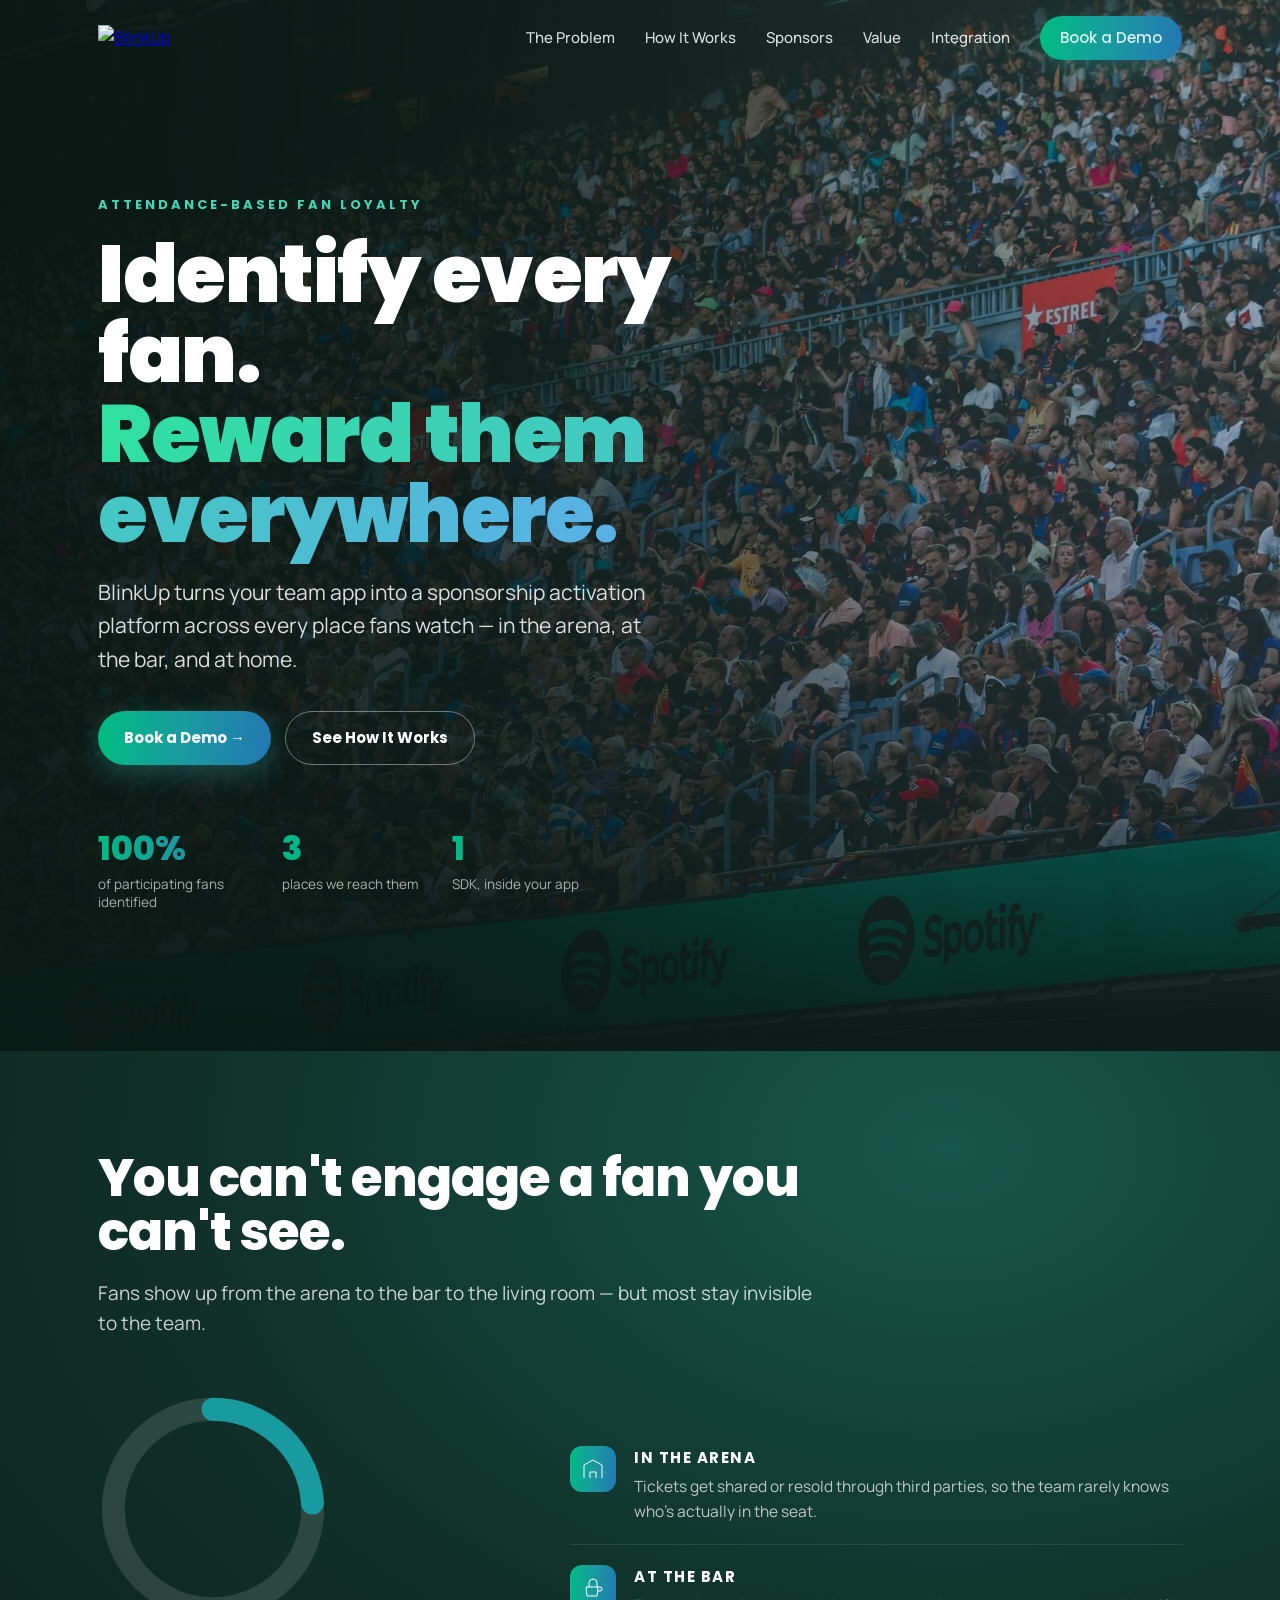
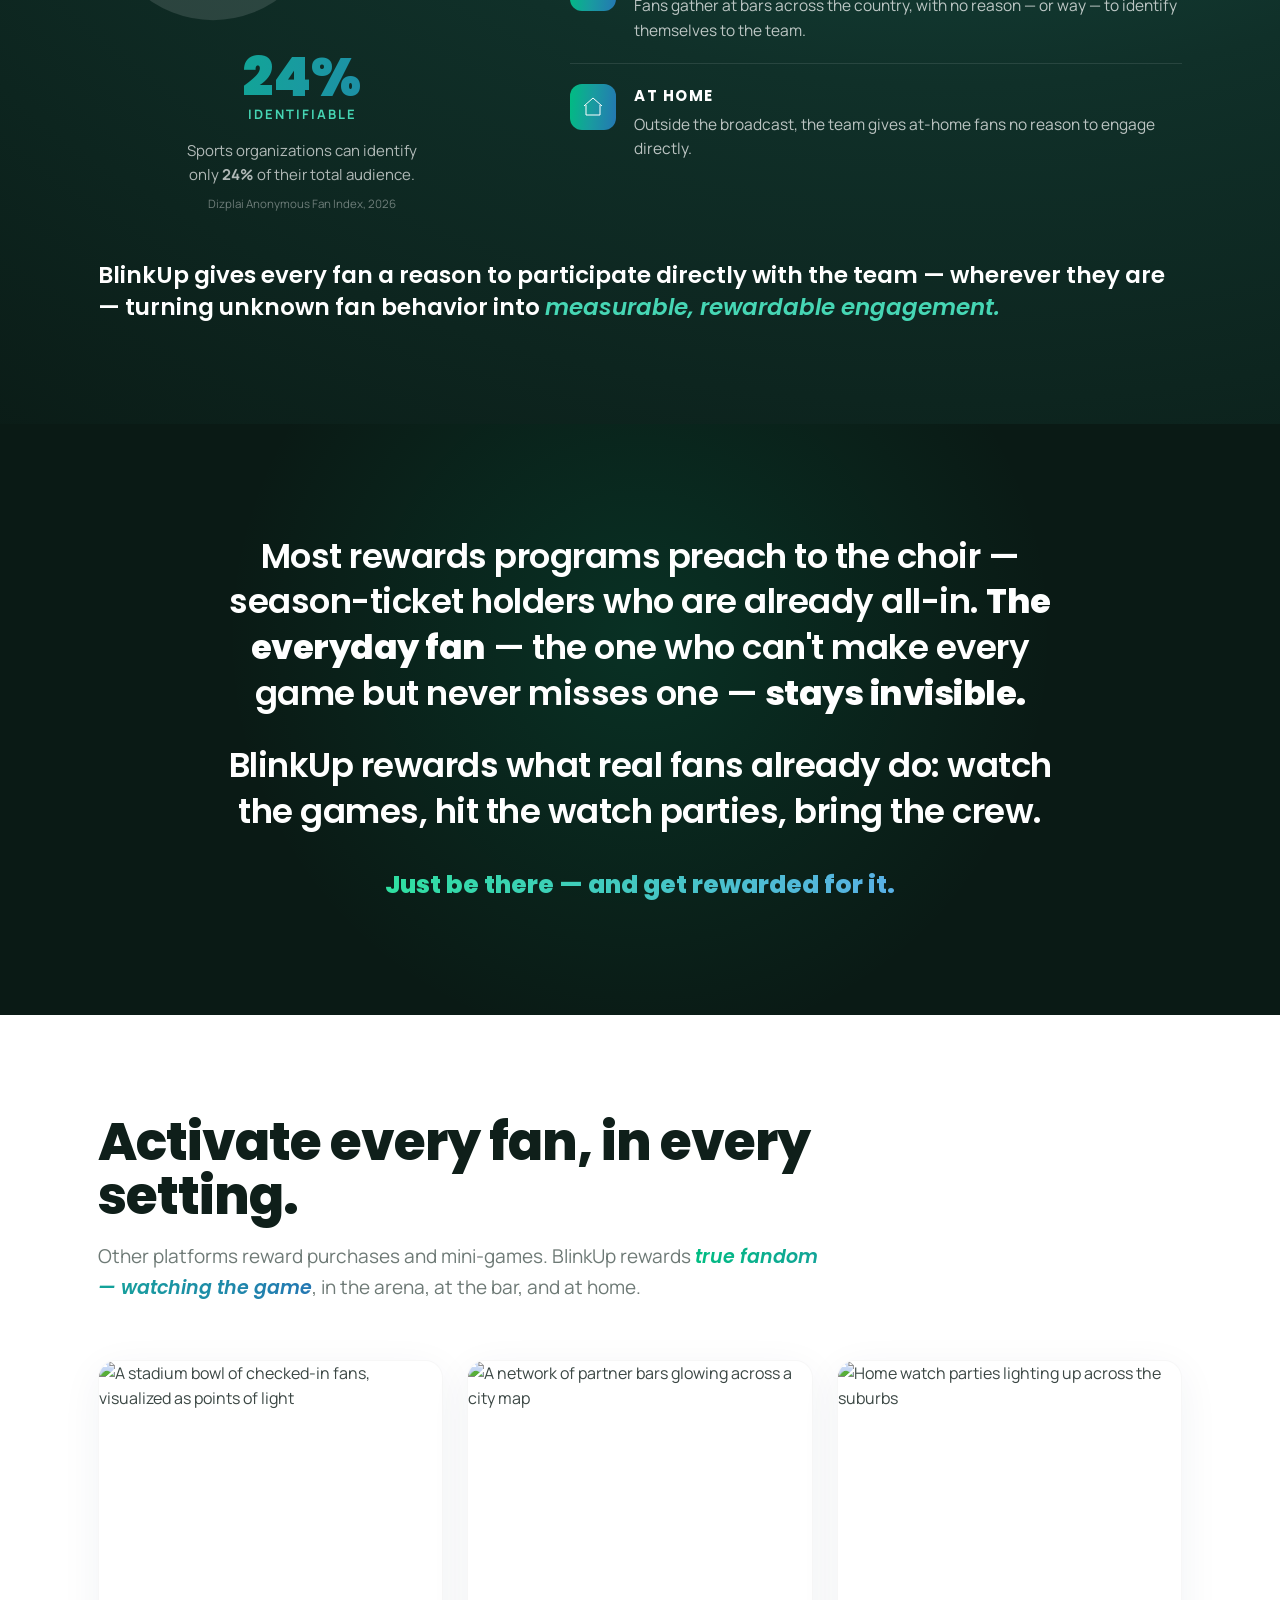
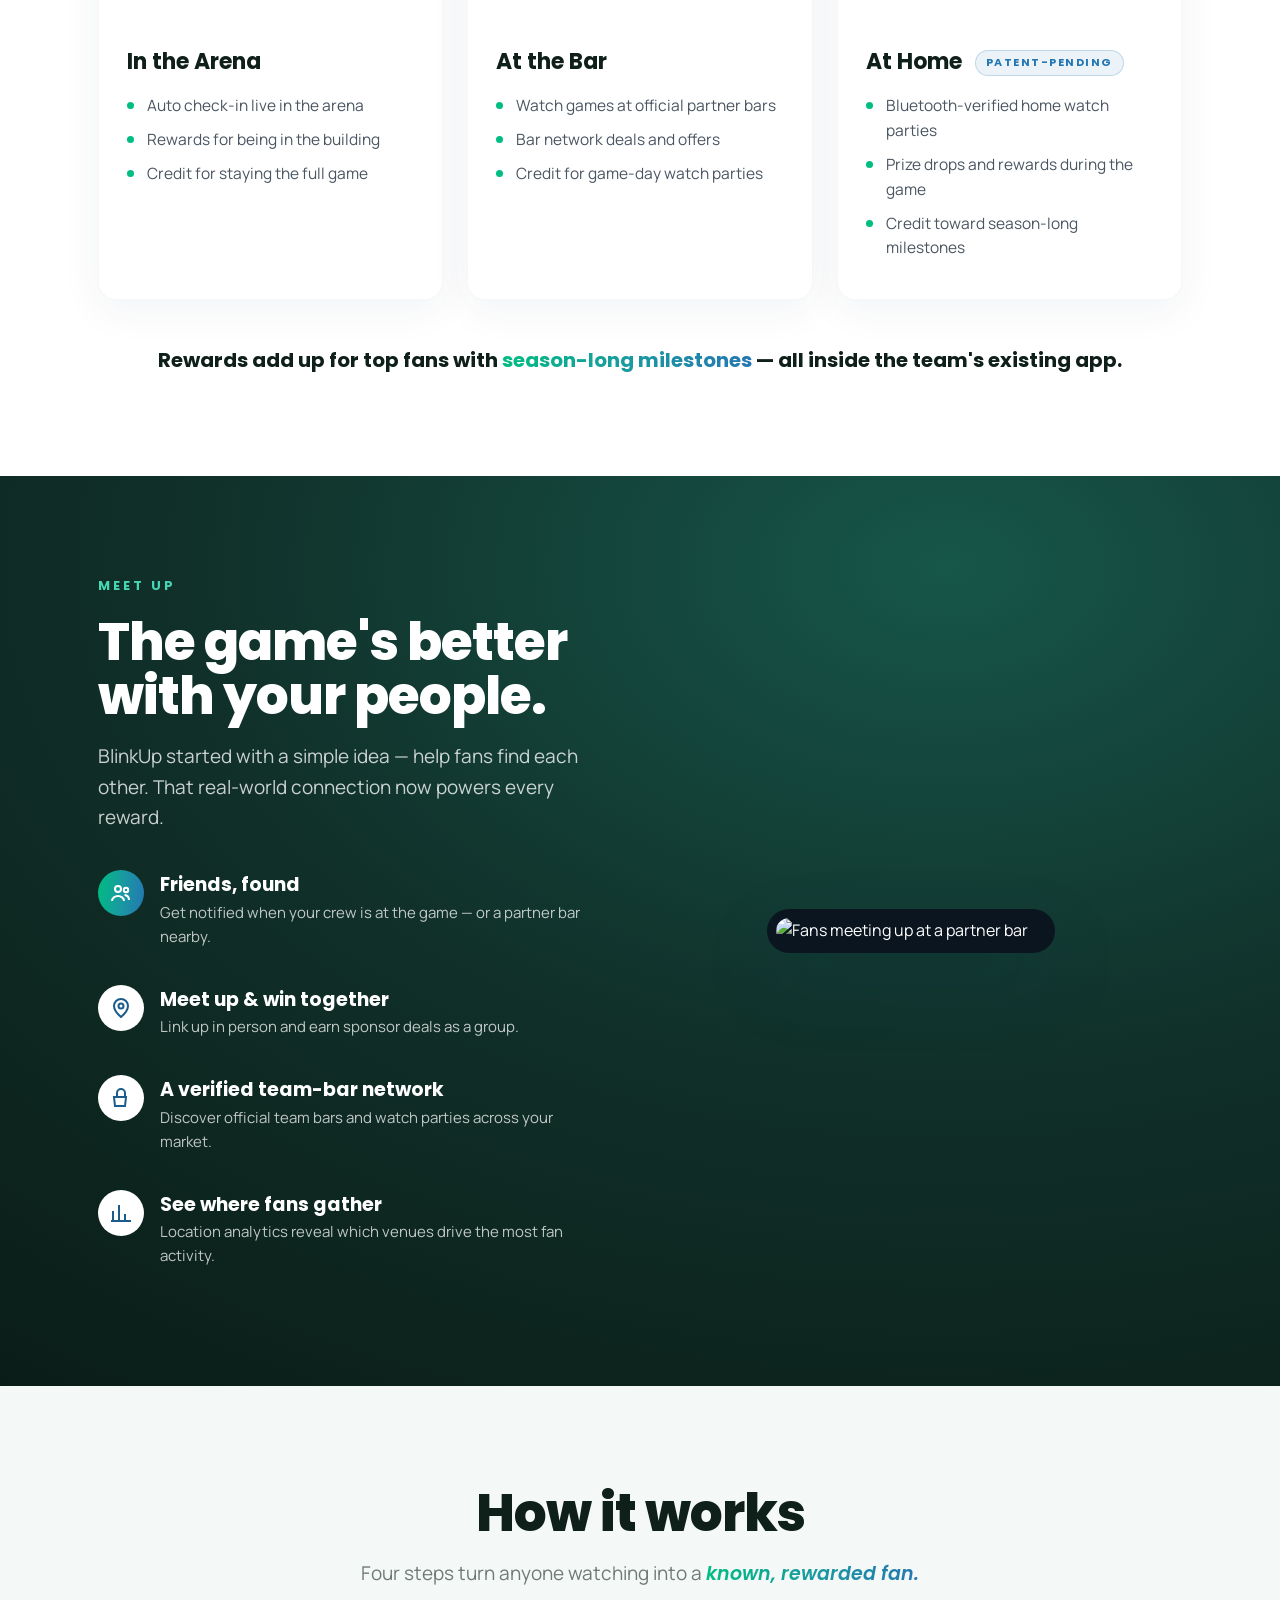
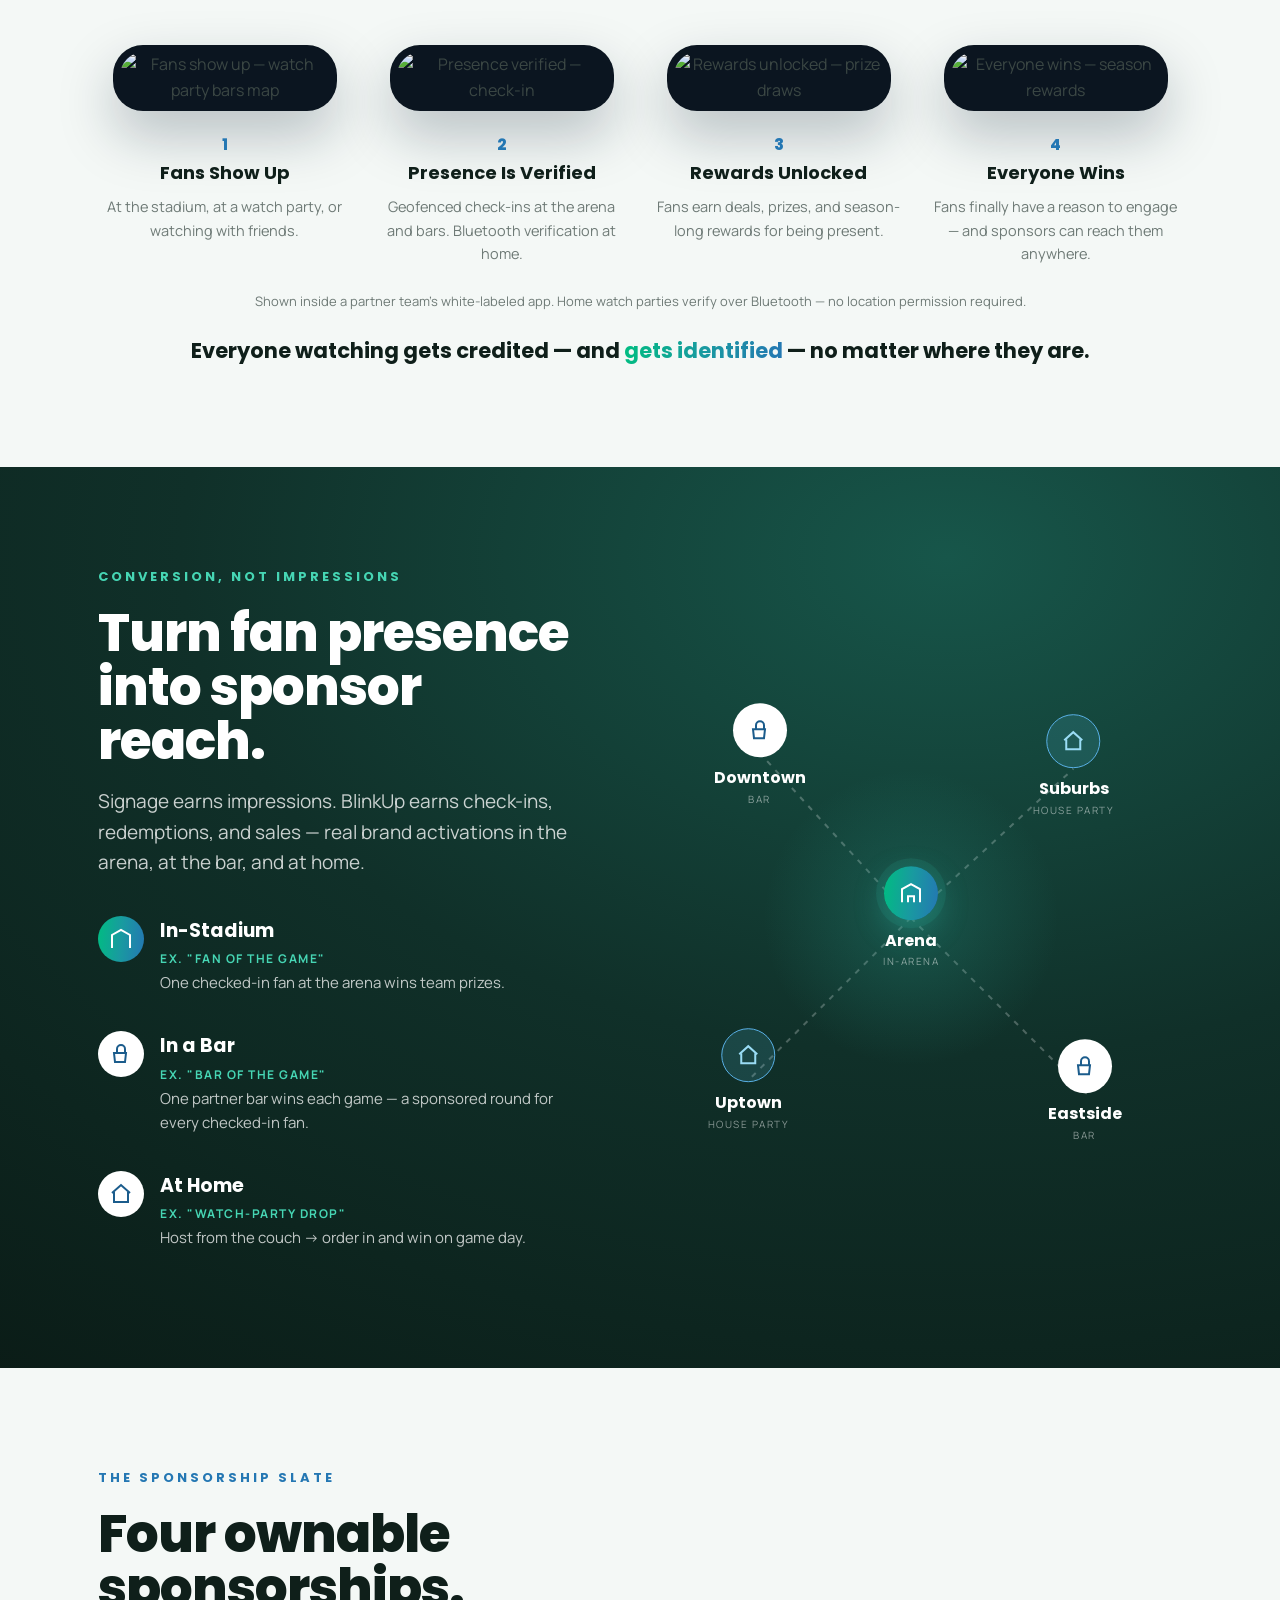
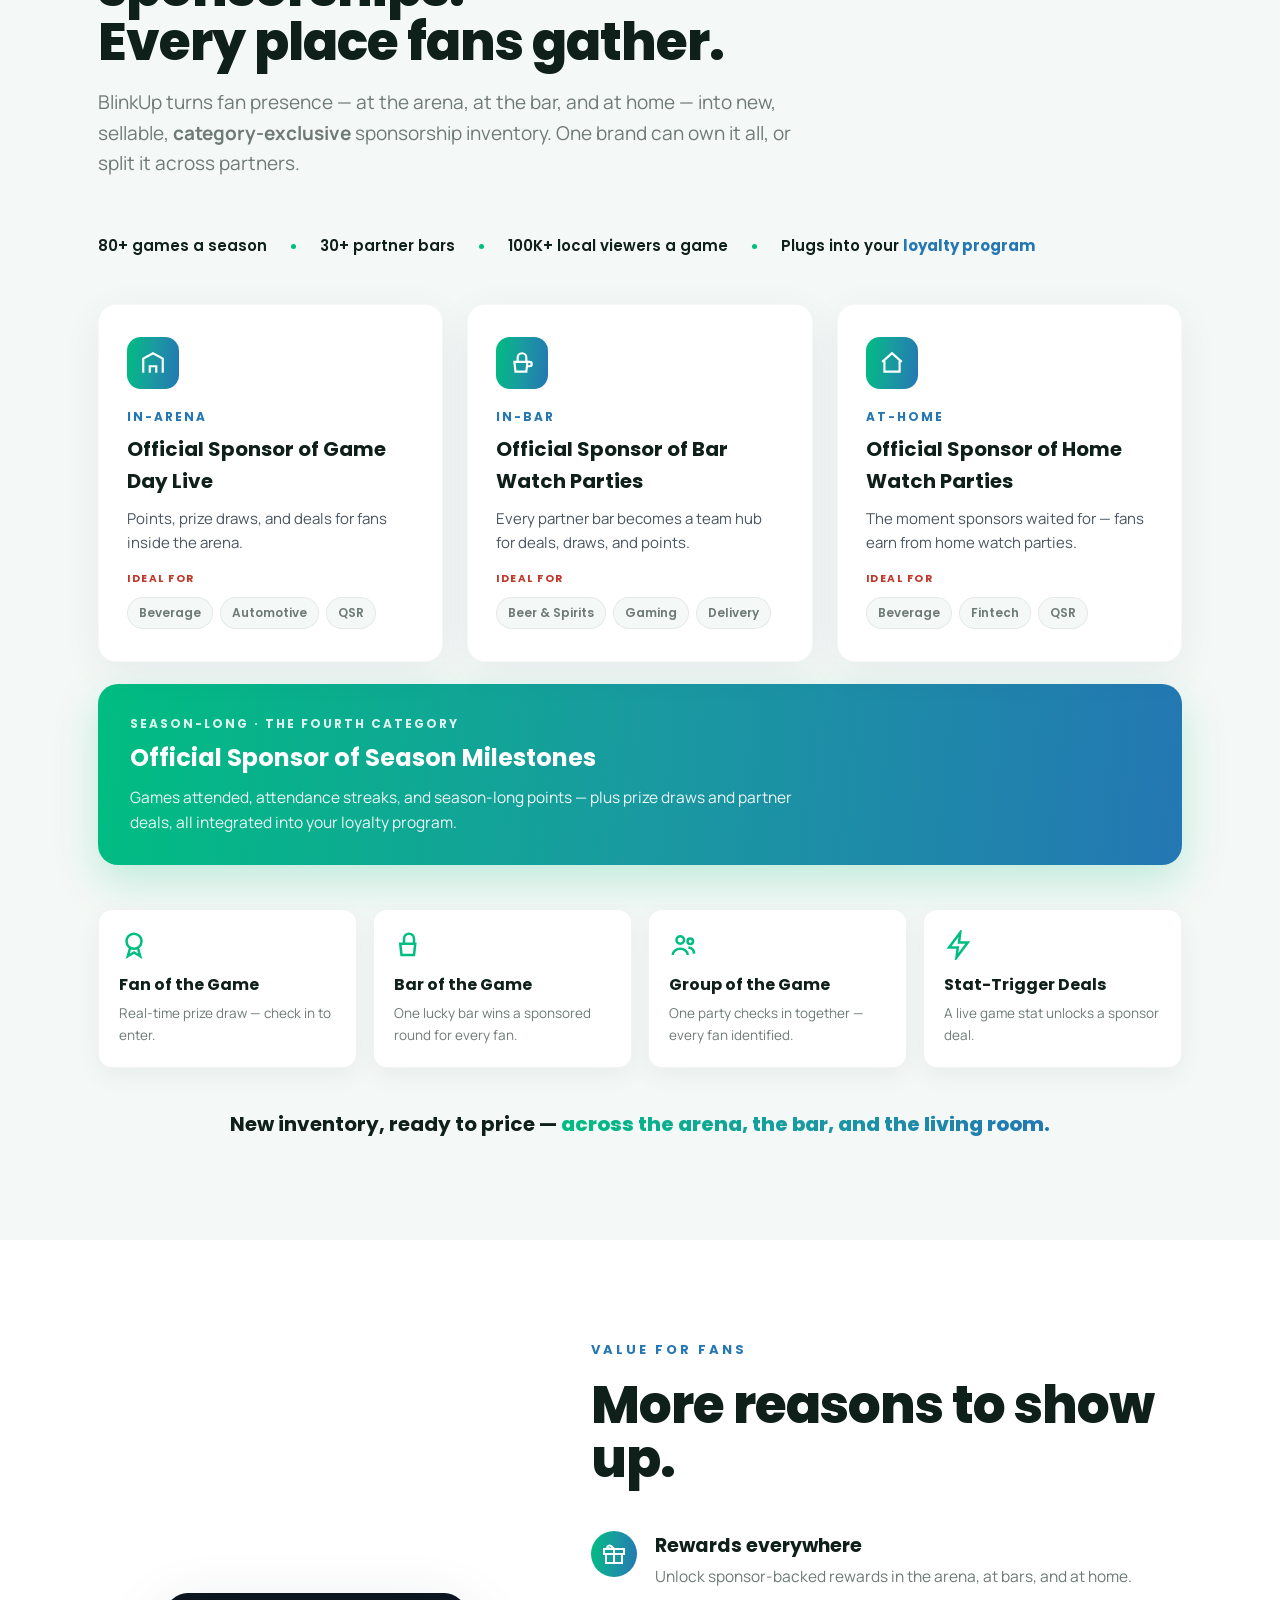
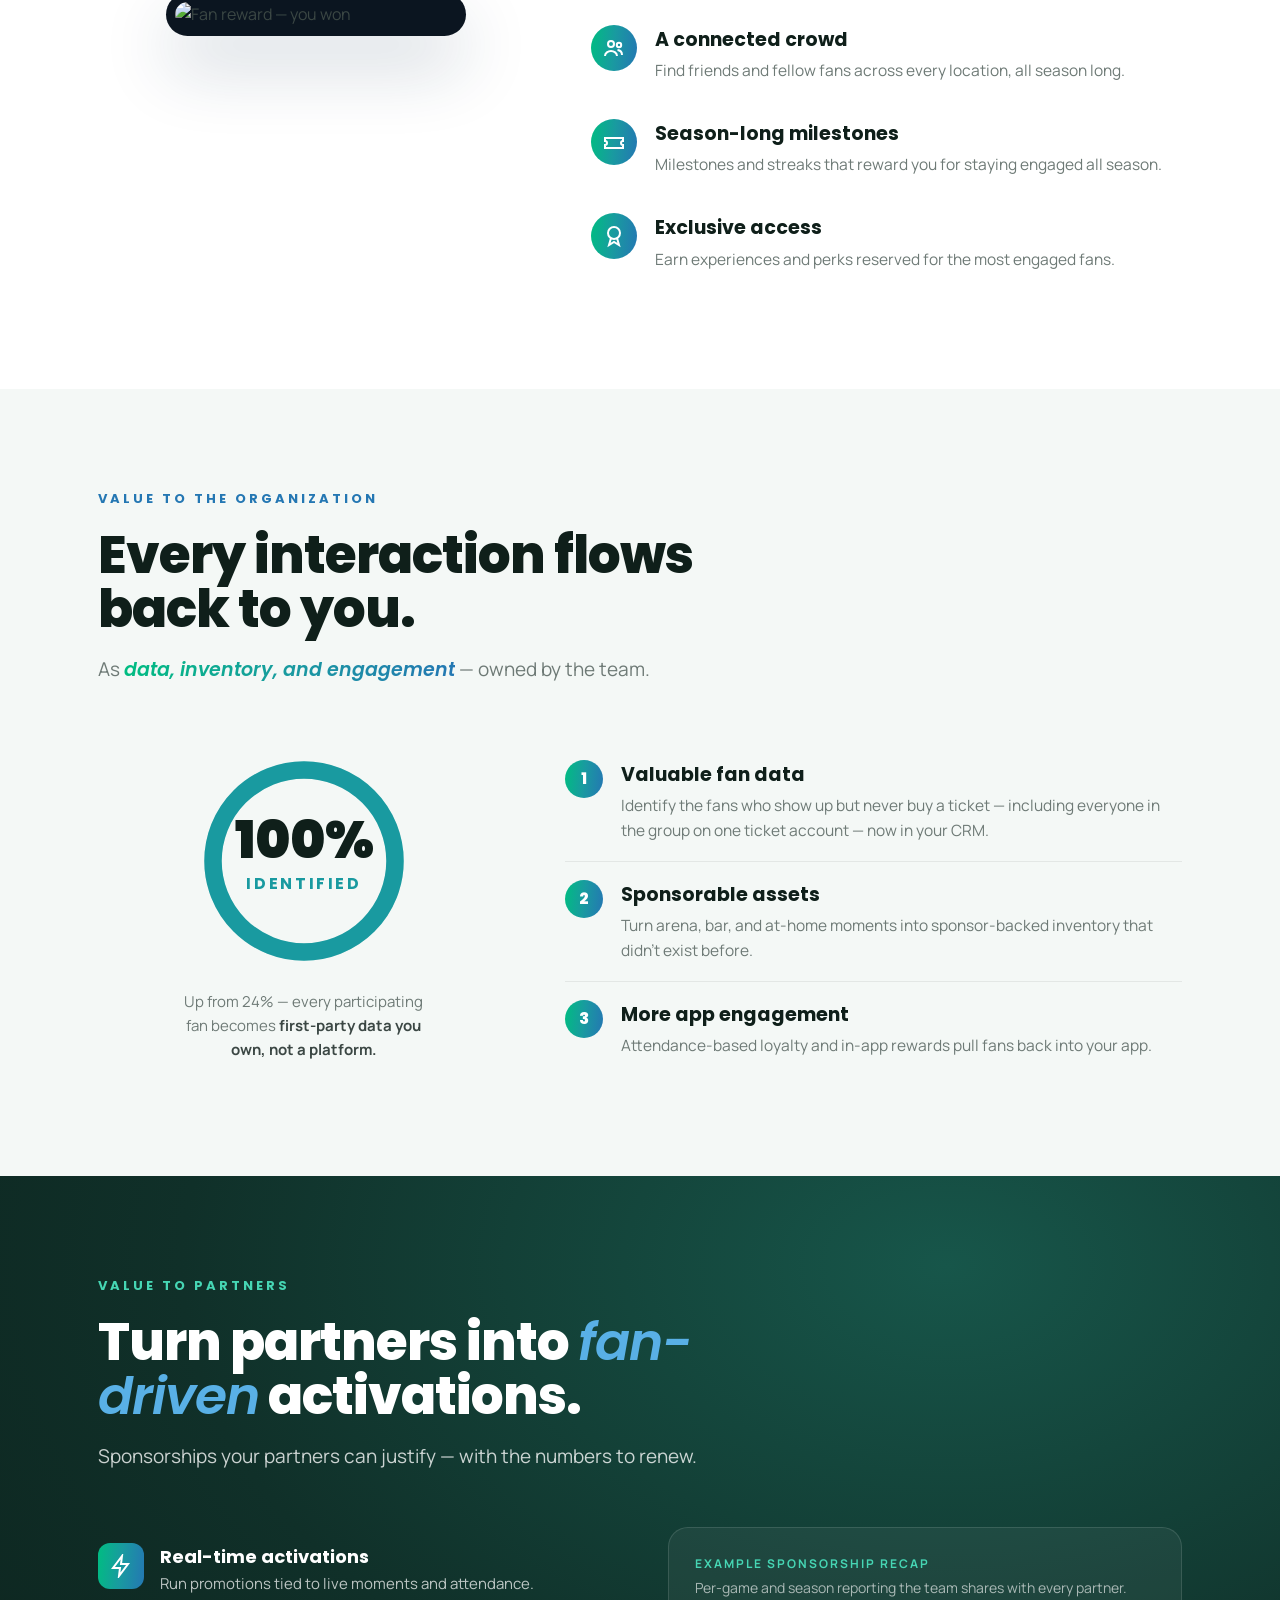
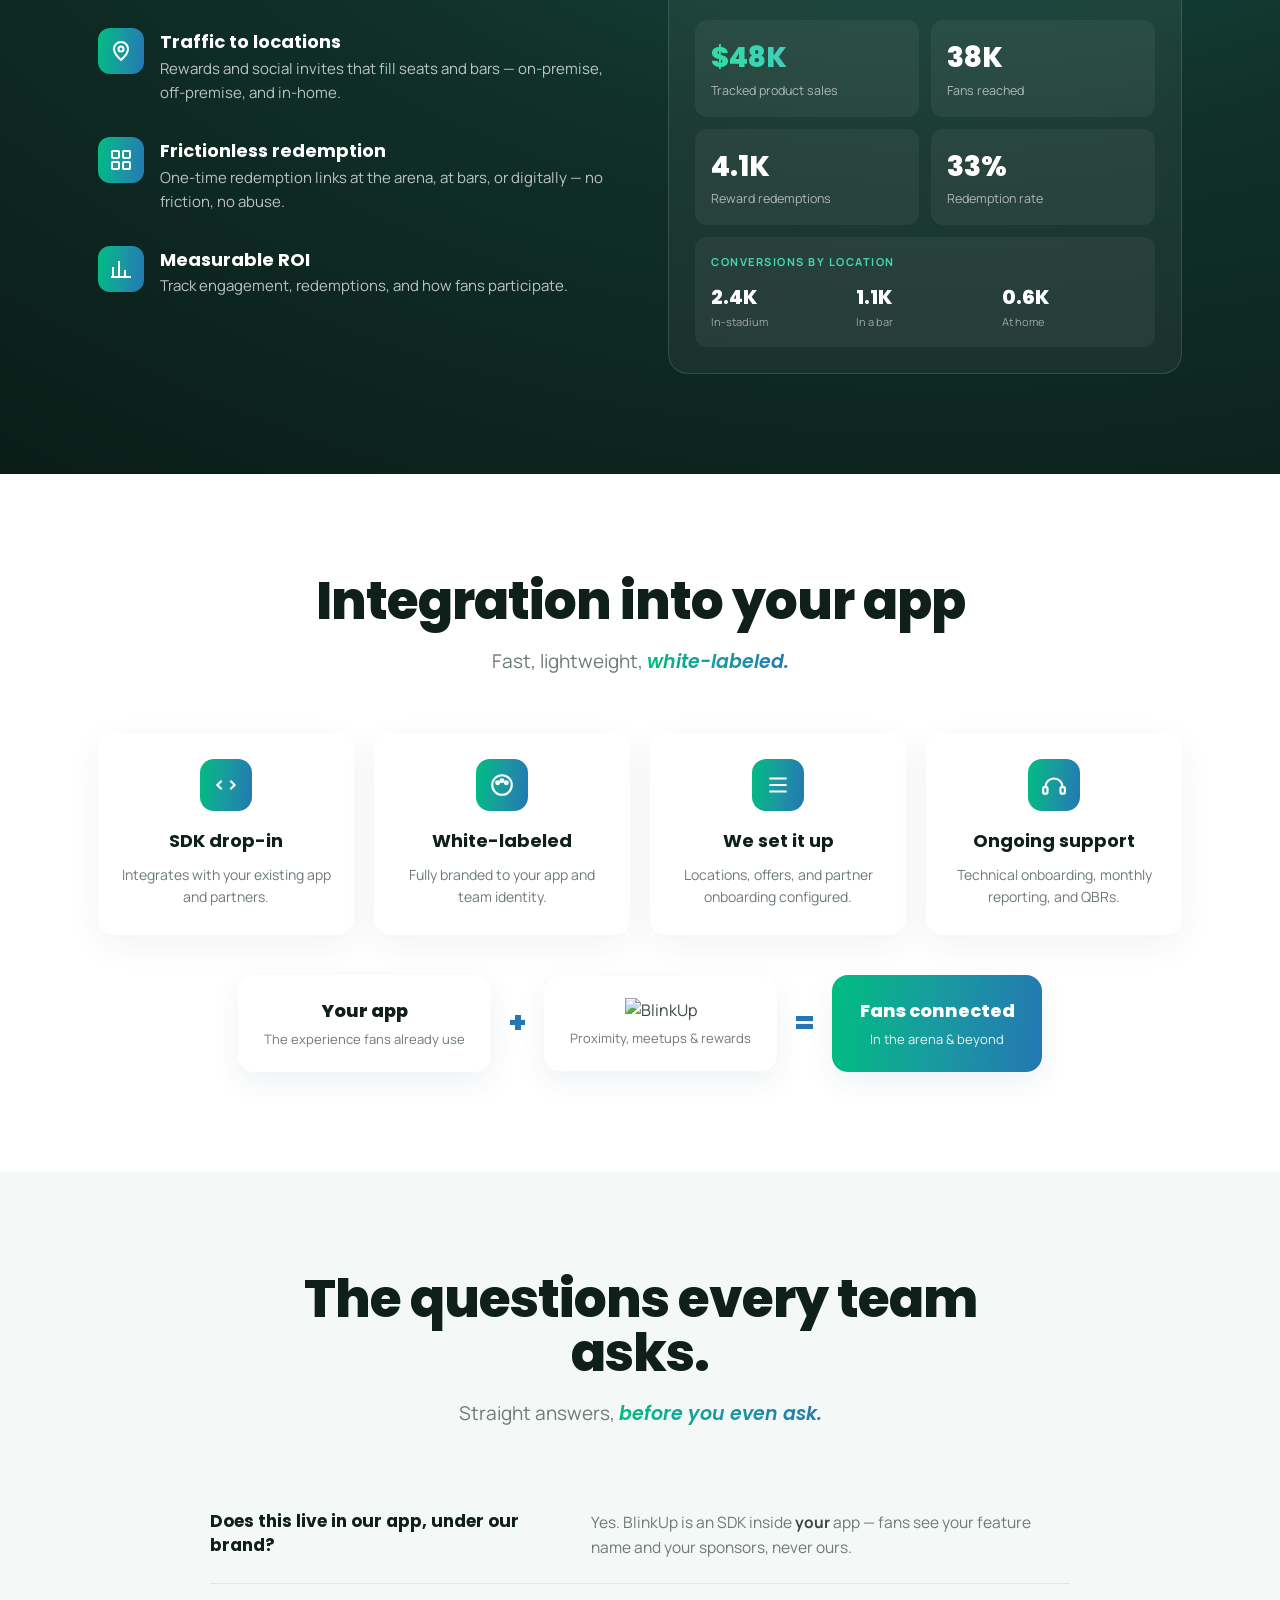
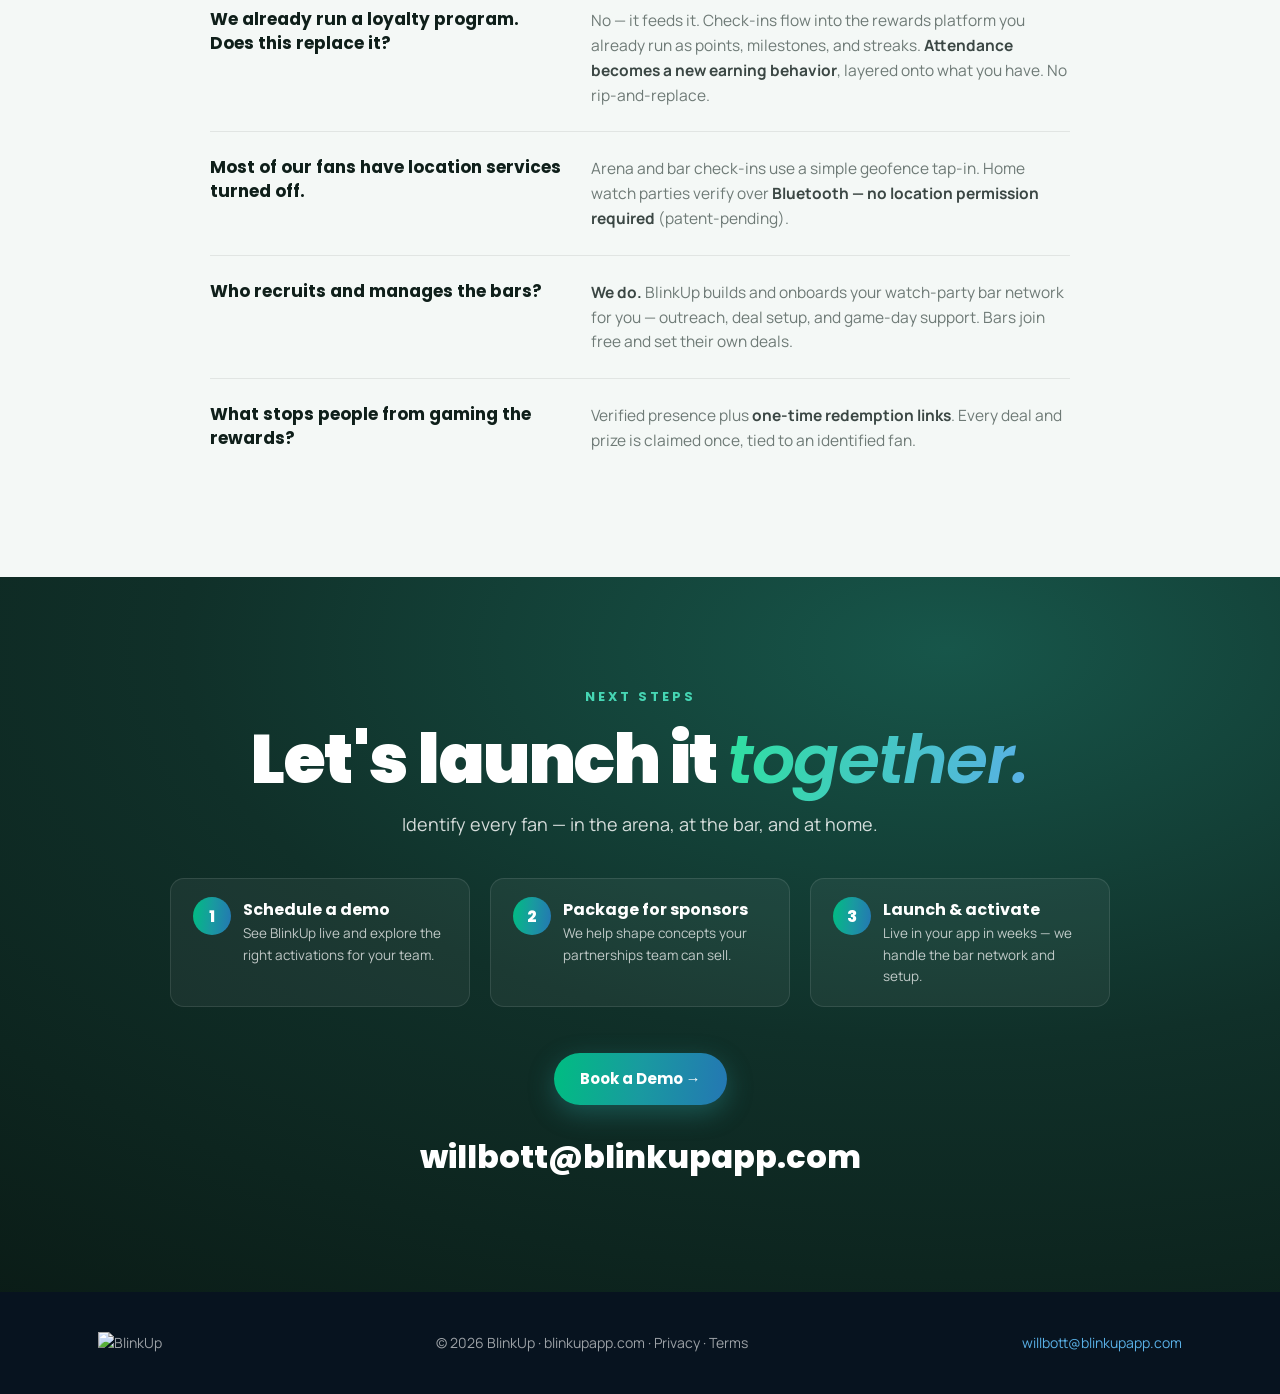
==== index.html @ 3e24783a "Hero: rotating arena/bar/home photos (Pexels 13141008, 14856235, 23495475) Co-Authored-By: Claude Fa" ====
<!DOCTYPE html>
<html lang="en">
<head>
<meta charset="UTF-8" />
<meta name="viewport" content="width=device-width, initial-scale=1.0" />
<title>BlinkUp — Identify Every Fan. Reward Them Everywhere.</title>
<meta name="description" content="BlinkUp turns your team app into a sponsorship activation platform across every place fans watch — in the arena, at the bar, and at home. Attendance-based fan loyalty for sports teams and their sponsors." />

<link rel="preconnect" href="https://fonts.googleapis.com">
<link rel="preconnect" href="https://fonts.gstatic.com" crossorigin>
<link href="https://fonts.googleapis.com/css2?family=Poppins:ital,wght@0,500;0,600;0,700;0,800;0,900;1,500;1,600&family=Manrope:wght@400;500;600;700;800&display=swap" rel="stylesheet">

<style>
  *, *::before, *::after { box-sizing: border-box; margin: 0; padding: 0; }
  :root {
    --green: #00BD81;
    --teal: #199AA0;
    --blue: #2477B3;
    --blue-deep: #1B5C8C;
    --green-deep: #0A8F63;
    --ink: #0F1F1A;
    --text: #3B4744;
    --muted: #6E7A76;
    --bg: #ffffff;
    --bg-2: #F4F8F6;
    --white: #ffffff;
    --glow-green: #2fe0a0;
    --glow-blue: #59b0e6;
    --light-accent: #46d6b4;
    --grad: linear-gradient(96deg, #00BD81 0%, #199AA0 50%, #2477B3 100%);
    --dark-grad: radial-gradient(130% 120% at 74% 10%, #17564a 0%, #103029 46%, #0a1a15 100%);
    --maxw: 1140px;
    --sans: 'Poppins', -apple-system, BlinkMacSystemFont, 'Segoe UI', sans-serif;
    --body: 'Manrope', -apple-system, BlinkMacSystemFont, 'Segoe UI', sans-serif;
  }
  html { scroll-behavior: smooth; }
  body { font-family: var(--body); color: var(--text); background: var(--bg); line-height: 1.6; -webkit-font-smoothing: antialiased; overflow-x: hidden; }
  h1,h2,h3,h4,.sans { font-family: var(--sans); }
  .serif-i { font-family: var(--sans); font-style: italic; font-weight: 600; }
  .grad-text { background: var(--grad); -webkit-background-clip: text; background-clip: text; -webkit-text-fill-color: transparent; }

  .wrap { max-width: var(--maxw); margin: 0 auto; padding: 0 28px; }
  .eyebrow { font-family: var(--sans); font-weight: 700; font-size: 13px; letter-spacing: 3px; text-transform: uppercase; color: var(--blue); margin-bottom: 18px; }
  .eyebrow.light { color: var(--light-accent); }

  .btn { display: inline-flex; align-items: center; gap: 9px; font-family: var(--sans); font-weight: 700; font-size: 15px; padding: 14px 26px; border-radius: 999px; text-decoration: none; cursor: pointer; border: none; transition: transform .18s ease, box-shadow .18s ease; }
  .btn-primary { background: var(--grad); color: #fff; box-shadow: 0 8px 26px rgba(42,150,150,.4); }
  .btn-primary:hover { transform: translateY(-2px); box-shadow: 0 12px 32px rgba(42,150,150,.5); }
  .btn-ghost { background: transparent; color: #fff; border: 1.5px solid rgba(255,255,255,.4); }
  .btn-ghost:hover { background: rgba(255,255,255,.1); border-color: #fff; }

  /* Nav */
  nav { position: fixed; top: 0; left: 0; right: 0; z-index: 100; padding: 16px 0; transition: background .3s, box-shadow .3s, padding .3s; }
  nav.scrolled { background: rgba(8,20,34,.85); backdrop-filter: blur(12px); padding: 10px 0; box-shadow: 0 1px 0 rgba(255,255,255,.08); }
  .nav-inner { display: flex; align-items: center; justify-content: space-between; }
  .nav-logo { height: 26px; display: block; }
  .nav-links { display: flex; align-items: center; gap: 30px; }
  .nav-links a { color: rgba(255,255,255,.85); text-decoration: none; font-size: 15px; font-weight: 500; }
  .nav-links a:hover { color: #fff; }
  .nav-cta { padding: 10px 20px; font-size: 14px; }
  .nav-toggle { display: none; background: none; border: none; color: #fff; font-size: 26px; cursor: pointer; }

  /* Hero — Luminous Presence artwork */
  .hero { position: relative; color: #fff; padding: 195px 0 140px; overflow: hidden; background: #0a1a15; }
  .hero-art { position: absolute; inset: 0; background-size: cover; background-repeat: no-repeat; background-position: center 32%; opacity: 0; transition: opacity 1.6s ease; }
  .hero-art.on { opacity: 1; }
  .hero-art.slide-arena { background-image: url('assets/art/hero-arena.jpg'); }
  .hero-art.slide-bar { background-image: url('assets/art/hero-bar.jpg'); }
  .hero-art.slide-home { background-image: url('assets/art/hero-home.jpg'); background-position: center 15%; }
  @media (prefers-reduced-motion: reduce) { .hero-art { transition: none; } }
  .hero-veil { position: absolute; inset: 0; background:
    linear-gradient(180deg, rgba(10,26,21,0) 55%, rgba(10,26,21,.88) 100%),
    linear-gradient(94deg, rgba(8,22,17,.94) 0%, rgba(8,22,17,.78) 38%, rgba(8,22,17,.32) 72%, rgba(8,22,17,.18) 100%),
    linear-gradient(160deg, rgba(0,120,80,.20) 0%, rgba(10,60,90,.18) 100%); }
  .hero .wrap { position: relative; }
  .hero-copy { max-width: 640px; }
  .hero h1 { font-size: clamp(34px,6.6vw,80px); font-weight: 900; line-height: 1.0; letter-spacing: -1.5px; margin-bottom: 22px; }
  .hero h1 .g { background: linear-gradient(96deg,var(--glow-green),var(--glow-blue)); -webkit-background-clip: text; background-clip: text; -webkit-text-fill-color: transparent; }
  .hero p.sub { font-size: clamp(17px,2vw,21px); color: rgba(255,255,255,.85); max-width: 560px; margin-bottom: 34px; }
  .hero-cta { display: flex; gap: 14px; flex-wrap: wrap; }
  .hero-stats { display: flex; gap: 34px; margin-top: 56px; }
  .hero-stat .n { font-family: var(--sans); font-weight: 800; font-size: 34px; }
  .hero-stat .l { font-size: 13.5px; color: rgba(255,255,255,.65); max-width: 150px; line-height: 1.35; }

  /* Sections */
  .sec { padding: 100px 0; position: relative; }
  .sec-dark { background: var(--dark-grad); color: #fff; }
  .sec-2 { background: var(--bg-2); }
  .sec-head { max-width: 720px; margin-bottom: 56px; }
  .sec-head.center { margin-left: auto; margin-right: auto; text-align: center; }
  .sec h2 { font-size: clamp(32px,4.4vw,52px); font-weight: 800; line-height: 1.04; letter-spacing: -1px; color: var(--ink); margin-bottom: 18px; }
  .sec-dark h2 { color: #fff; }
  .sec .lead { font-size: clamp(16px,2vw,19px); color: var(--muted); }
  .sec-dark .lead { color: rgba(255,255,255,.78); }

  .ic { flex-shrink: 0; width: 46px; height: 46px; border-radius: 12px; background: var(--grad); display: grid; place-items: center; }
  .ic svg { width: 24px; height: 24px; stroke: #fff; fill: none; }
  .ic.circle { border-radius: 50%; }

  /* Problem */
  .prob-grid { display: grid; grid-template-columns: .8fr 1.2fr; gap: 64px; align-items: center; }
  .donut { width: 230px; height: 230px; margin: 0 auto; }
  .donut-label { margin-top: 18px; text-align: center; }
  .donut-label .p { font-family: var(--sans); font-weight: 900; font-size: 54px; line-height: 1; }
  .donut-label .s { font-size: 13px; letter-spacing: 2px; text-transform: uppercase; color: var(--light-accent); font-weight: 700; }
  .donut-sub { font-size: 15px; color: rgba(255,255,255,.68); max-width: 250px; margin: 14px auto 0; text-align: center; }
  .donut-src { font-size: 11.5px; color: rgba(255,255,255,.4); margin-top: 8px; text-align: center; }
  .prob-list .row { display: flex; gap: 18px; padding: 20px 0; border-bottom: 1px solid rgba(255,255,255,.1); }
  .prob-list .row:last-child { border-bottom: none; }
  .prob-list h4 { font-size: 15px; letter-spacing: 1.5px; text-transform: uppercase; margin-bottom: 4px; }
  .prob-list p { color: rgba(255,255,255,.72); font-size: 15.5px; }
  .prob-foot { margin-top: 46px; font-size: clamp(18px,2.2vw,23px); font-weight: 600; font-family: var(--sans); line-height: 1.4; }

  /* Manifesto — the everyday fan */
  .manifesto { background: #0a1a15; color: #fff; padding: 110px 0; text-align: center; position: relative; overflow: hidden; }
  .manifesto .glow { position: absolute; top: -40%; left: 50%; transform: translateX(-50%); width: 900px; height: 900px; background: radial-gradient(circle, rgba(0,189,129,.14), transparent 65%); }
  .manifesto .wrap { position: relative; max-width: 880px; }
  .manifesto p.big { font-family: var(--sans); font-weight: 600; font-size: clamp(22px,3.2vw,34px); line-height: 1.35; letter-spacing: -.5px; }
  .manifesto p.big b { font-weight: 800; }
  .manifesto .kicker { margin-top: 30px; font-family: var(--sans); font-weight: 800; font-size: clamp(19px,2.4vw,25px); }
  .manifesto .kicker .grad-text { background: linear-gradient(96deg,var(--glow-green),var(--glow-blue)); -webkit-background-clip: text; background-clip: text; -webkit-text-fill-color: transparent; }

  /* Cards */
  .cards { display: grid; grid-template-columns: repeat(3,1fr); gap: 24px; }
  .card { background: #fff; border-radius: 18px; padding: 32px 28px; box-shadow: 0 10px 40px rgba(20,50,80,.06); border: 1px solid rgba(0,0,0,.03); transition: transform .2s, box-shadow .2s; }
  .card:hover { transform: translateY(-5px); box-shadow: 0 18px 50px rgba(20,50,80,.13); }
  .card.has-art { padding: 0; overflow: hidden; }
  .card.has-art .card-art { display: block; width: 100%; aspect-ratio: 4/3; object-fit: cover; }
  .card.has-art .card-body { padding: 26px 28px 30px; }
  .card-ic { width: 52px; height: 52px; border-radius: 14px; background: var(--grad); display: grid; place-items: center; margin-bottom: 18px; }
  .card-ic svg { width: 26px; height: 26px; stroke: #fff; fill: none; }
  .card h3 { color: var(--ink); font-size: 22px; margin-bottom: 14px; }
  .card ul { list-style: none; }
  .card li { position: relative; padding-left: 20px; margin-bottom: 9px; font-size: 15.5px; color: #4a5561; }
  .card li::before { content: ''; position: absolute; left: 0; top: 9px; width: 7px; height: 7px; border-radius: 50%; background: var(--green); }
  .sec-foot { margin-top: 44px; text-align: center; font-family: var(--sans); font-weight: 700; font-size: clamp(16px,2vw,20px); color: var(--ink); }
  .patent-chip { display: inline-block; font-family: var(--sans); font-size: 11px; font-weight: 700; letter-spacing: 1.5px; text-transform: uppercase; color: var(--blue); background: rgba(36,119,179,.09); border: 1px solid rgba(36,119,179,.22); border-radius: 999px; padding: 3px 10px; margin-left: 8px; vertical-align: middle; }

  /* How it works — real phone screenshots */
  .steps { display: grid; grid-template-columns: repeat(4,1fr); gap: 24px; }
  .step { text-align: center; }
  .phone { width: 100%; max-width: 224px; margin: 0 auto 22px; background: #0b1520; border-radius: 30px; padding: 7px; box-shadow: 0 24px 55px rgba(12,30,50,.26); }
  .phone img { display: block; width: 100%; border-radius: 24px; }
  .step-n { font-family: var(--sans); font-weight: 800; font-size: 15px; color: var(--blue); }
  .step h3 { font-size: 18px; color: var(--ink); margin: 2px 0 8px; }
  .step p { font-size: 14.5px; color: var(--muted); }
  .how-note { text-align: center; font-size: 13px; color: var(--muted); margin-top: 26px; }
  .how-foot { margin-top: 22px; text-align: center; font-family: var(--sans); font-weight: 700; font-size: clamp(16px,2vw,21px); color: var(--ink); }

  /* Sponsors network */
  .net-grid { display: grid; grid-template-columns: 1fr 1.1fr; gap: 50px; align-items: center; }
  .net-list .row { display: flex; gap: 16px; padding: 18px 0; }
  .net-list .ic { background: #fff; } .net-list .ic svg { stroke: var(--blue-deep); }
  .net-list .ic.on { background: var(--grad); } .net-list .ic.on svg { stroke: #fff; }
  .net-list h4 { font-size: 19px; color: #fff; font-family: var(--sans); }
  .net-list .ex { font-size: 12px; letter-spacing: 1.5px; text-transform: uppercase; color: var(--light-accent); font-weight: 700; margin: 3px 0; }
  .net-list p { color: rgba(255,255,255,.74); font-size: 15px; }
  .netmap { position: relative; aspect-ratio: 1; }
  .netmap .center-glow { position: absolute; top: 50%; left: 50%; width: 55%; height: 55%; transform: translate(-50%,-50%); background: radial-gradient(circle, rgba(42,165,149,.28), transparent 70%); border-radius: 50%; }
  .netmap svg.lines { position: absolute; inset: 0; width: 100%; height: 100%; }
  .node { position: absolute; transform: translate(-50%,-50%); text-align: center; }
  .node .dot { width: 54px; height: 54px; border-radius: 50%; display: grid; place-items: center; margin: 0 auto 8px; }
  .node .dot svg { width: 24px; height: 24px; }
  .node.arena .dot { background: var(--grad); box-shadow: 0 0 0 8px rgba(42,165,149,.15), 0 10px 30px rgba(42,165,149,.4); } .node.arena .dot svg { stroke: #fff; }
  .node.bar .dot { background: #fff; } .node.bar .dot svg { stroke: var(--blue-deep); }
  .node.home .dot { background: rgba(90,200,230,.15); border: 1.5px solid var(--glow-blue); } .node.home .dot svg { stroke: #9adcf5; }
  .node .name { font-family: var(--sans); font-weight: 700; color: #fff; font-size: 16px; }
  .node .type { font-size: 10px; letter-spacing: 1.5px; text-transform: uppercase; color: rgba(255,255,255,.5); }

  /* Value for fans (real screenshot) */
  .split { display: grid; grid-template-columns: .85fr 1.15fr; gap: 56px; align-items: center; }
  .split-phone { width: 100%; max-width: 300px; margin: 0 auto; background: #0b1520; border-radius: 38px; padding: 9px; box-shadow: 0 30px 70px rgba(20,50,80,.2); }
  .split-phone img { display: block; width: 100%; border-radius: 30px; }
  .val-list .row { display: flex; gap: 18px; padding: 18px 0; }
  .val-list h4 { color: var(--ink); font-size: 19px; font-family: var(--sans); margin-bottom: 3px; }
  .val-list p { color: var(--muted); font-size: 15.5px; }

  /* Value to org */
  .org-grid { display: grid; grid-template-columns: .8fr 1.2fr; gap: 56px; align-items: center; }
  .bignum { text-align: center; }
  .bignum .ring100 { width: 210px; height: 210px; margin: 0 auto; }
  .bignum .cap { max-width: 260px; margin: 16px auto 0; color: var(--muted); font-size: 15px; }
  .bignum .cap b { color: var(--text); }
  .steplist .row { display: flex; gap: 18px; padding: 18px 0; border-bottom: 1px solid rgba(0,0,0,.07); }
  .steplist .row:last-child { border-bottom: none; }
  .num-badge { flex-shrink: 0; width: 38px; height: 38px; border-radius: 50%; background: var(--grad); color: #fff; font-family: var(--sans); font-weight: 800; display: grid; place-items: center; }
  .steplist h4 { color: var(--ink); font-size: 19px; font-family: var(--sans); margin-bottom: 3px; }
  .steplist p { color: var(--muted); font-size: 15.5px; }

  /* Partners */
  .part-grid { display: grid; grid-template-columns: 1fr 1fr; gap: 56px; align-items: start; }
  .part-list .row { display: flex; gap: 16px; padding: 16px 0; }
  .part-list h4 { color: #fff; font-family: var(--sans); font-size: 18px; }
  .part-list p { color: rgba(255,255,255,.72); font-size: 15px; }
  .recap { background: rgba(255,255,255,.05); border: 1px solid rgba(255,255,255,.12); border-radius: 20px; padding: 26px; }
  .recap .rlabel { font-size: 12px; letter-spacing: 2px; text-transform: uppercase; color: var(--light-accent); font-weight: 700; margin-bottom: 4px; }
  .recap .rsub { color: rgba(255,255,255,.62); font-size: 14px; margin-bottom: 20px; }
  .recap-stats { display: grid; grid-template-columns: 1fr 1fr; gap: 12px; margin-bottom: 12px; }
  .rstat { background: rgba(255,255,255,.05); border-radius: 12px; padding: 16px; }
  .rstat .n { font-family: var(--sans); font-weight: 800; font-size: 28px; }
  .rstat .n.g { background: linear-gradient(96deg,var(--glow-green),var(--glow-blue)); -webkit-background-clip: text; background-clip: text; -webkit-text-fill-color: transparent; }
  .rstat .l { font-size: 12.5px; color: rgba(255,255,255,.62); }
  .rconv { background: rgba(255,255,255,.05); border-radius: 12px; padding: 16px; display: grid; grid-template-columns: repeat(3,1fr); gap: 8px; }
  .rconv .n { font-family: var(--sans); font-weight: 800; font-size: 20px; color: #fff; }
  .rconv .l { font-size: 11px; color: rgba(255,255,255,.55); }
  .rconv .full { grid-column: 1/-1; font-size: 11px; letter-spacing: 1.5px; text-transform: uppercase; color: var(--light-accent); font-weight: 700; margin-bottom: 2px; }

  /* Integration */
  .int-cards { display: grid; grid-template-columns: repeat(4,1fr); gap: 20px; margin-bottom: 40px; }
  .int-card { background: #fff; border-radius: 16px; padding: 26px 22px; text-align: center; box-shadow: 0 10px 34px rgba(20,50,80,.06); }
  .int-card .card-ic { margin: 0 auto 16px; }
  .int-card h3 { color: var(--ink); font-size: 18px; margin-bottom: 8px; }
  .int-card p { font-size: 14px; color: var(--muted); }
  .equation { display: flex; align-items: center; justify-content: center; gap: 18px; flex-wrap: wrap; }
  .eq-box { background: #fff; border-radius: 16px; padding: 22px 26px; text-align: center; min-width: 210px; box-shadow: 0 10px 30px rgba(20,50,80,.07); }
  .eq-box.final { background: var(--grad); color: #fff; }
  .eq-box .t { font-family: var(--sans); font-weight: 800; font-size: 18px; color: var(--ink); }
  .eq-box.final .t { color: #fff; }
  .eq-box .d { font-size: 13px; color: var(--muted); margin-top: 4px; }
  .eq-box.final .d { color: rgba(255,255,255,.9); }
  .eq-box img.eq-logo { height: 26px; }
  .eq-sign { font-family: var(--sans); font-weight: 800; font-size: 30px; color: var(--blue); }

  /* Answers — the questions every team asks */
  .qa-list { max-width: 860px; margin: 0 auto; }
  .qa { border-bottom: 1px solid rgba(0,0,0,.08); padding: 24px 0; display: grid; grid-template-columns: 1fr 1.35fr; gap: 26px; }
  .qa:last-child { border-bottom: none; }
  .qa h4 { font-family: var(--sans); color: var(--ink); font-size: 17px; line-height: 1.4; }
  .qa p { font-size: 15.5px; color: var(--muted); }
  .qa p b { color: var(--text); }

  /* CTA */
  .cta { background: var(--dark-grad); color: #fff; padding: 110px 0; text-align: center; overflow: hidden; }
  .cta h2 { font-size: clamp(38px,6vw,68px); font-weight: 900; letter-spacing: -1.5px; line-height: 1; margin-bottom: 16px; }
  .cta h2 .serif-i { background: linear-gradient(96deg,var(--glow-green),var(--glow-blue)); -webkit-background-clip: text; background-clip: text; -webkit-text-fill-color: transparent; }
  .cta .lead { max-width: 560px; margin: 0 auto 40px; color: rgba(255,255,255,.82); font-size: 18px; }
  .cta-steps { display: flex; gap: 20px; justify-content: center; flex-wrap: wrap; margin-bottom: 46px; }
  .cta-step { display: flex; gap: 12px; align-items: flex-start; background: rgba(255,255,255,.05); border: 1px solid rgba(255,255,255,.1); border-radius: 14px; padding: 18px 22px; max-width: 300px; text-align: left; }
  .cta-step h4 { font-family: var(--sans); font-size: 16px; }
  .cta-step p { font-size: 13.5px; color: rgba(255,255,255,.72); }
  .cta-mail { font-family: var(--sans); font-weight: 800; font-size: clamp(22px,3vw,32px); color: #fff; text-decoration: none; }
  .cta-mail:hover { color: var(--glow-blue); }

  footer { background: #07131f; color: rgba(255,255,255,.6); padding: 40px 0; }
  .foot-inner { display: flex; justify-content: space-between; align-items: center; flex-wrap: wrap; gap: 16px; font-size: 14px; }
  .foot-logo { height: 22px; }

  /* Sponsorship slate */
  .statbar { display: flex; flex-wrap: wrap; gap: 10px 24px; align-items: center; margin-bottom: 46px; font-family: var(--sans); font-weight: 600; font-size: 15px; color: var(--ink); }
  .statbar .dot { width: 5px; height: 5px; border-radius: 50%; background: var(--green); }
  .statbar b { color: var(--blue); }
  .slate-card .slabel { font-family: var(--sans); font-weight: 700; font-size: 12px; letter-spacing: 2px; text-transform: uppercase; color: var(--blue); margin-bottom: 6px; }
  .slate-card h3 { color: var(--ink); font-size: 20px; margin-bottom: 10px; }
  .slate-card p { font-size: 15px; color: #4a5561; margin-bottom: 16px; }
  .cat-tags { display: flex; flex-wrap: wrap; gap: 7px; }
  .cat-tags .who { width: 100%; font-size: 10.5px; letter-spacing: 1.5px; text-transform: uppercase; color: #C0392B; font-weight: 700; margin-bottom: 3px; font-family: var(--sans); }
  .cat-tag { font-family: var(--sans); font-size: 12px; font-weight: 600; color: var(--muted); background: var(--bg-2); border: 1px solid rgba(0,0,0,.06); border-radius: 999px; padding: 5px 11px; }
  .slate-season { margin-top: 22px; background: var(--grad); color: #fff; border-radius: 20px; padding: 30px 32px; box-shadow: 0 16px 44px rgba(0,189,129,.22); }
  .slate-season .slabel2 { font-family: var(--sans); font-weight: 700; font-size: 12px; letter-spacing: 2px; text-transform: uppercase; color: rgba(255,255,255,.85); margin-bottom: 6px; }
  .slate-season h3 { font-size: 24px; margin-bottom: 8px; }
  .slate-season p { color: rgba(255,255,255,.92); max-width: 680px; font-size: 15.5px; }
  .sig-strip { display: grid; grid-template-columns: repeat(4,1fr); gap: 16px; margin-top: 44px; }
  .sig { background: #fff; border: 1px solid rgba(0,0,0,.05); border-radius: 14px; padding: 20px; box-shadow: 0 8px 26px rgba(20,50,80,.05); }
  .sig .sig-ic { width: 30px; height: 30px; margin-bottom: 12px; }
  .sig .sig-ic svg { width: 30px; height: 30px; stroke: var(--green); fill: none; }
  .sig h4 { font-family: var(--sans); color: var(--ink); font-size: 16px; margin-bottom: 6px; }
  .sig p { font-size: 13.5px; color: var(--muted); }
  .slate-mini { text-align: center; margin-top: 40px; font-family: var(--sans); font-weight: 700; font-size: clamp(16px,2vw,20px); color: var(--ink); }
  .slate-mini .grad-text { font-weight: 800; }

  .reveal { opacity: 0; transform: translateY(28px); transition: opacity .7s ease, transform .7s ease; }
  .reveal.in { opacity: 1; transform: none; }

  @media (max-width: 940px) {
    .prob-grid, .net-grid, .split, .org-grid, .part-grid { grid-template-columns: 1fr; }
    .cards, .steps, .int-cards, .sig-strip { grid-template-columns: 1fr 1fr; }
    .netmap { max-width: 440px; margin: 0 auto; width: 100%; }
    .nav-links { display: none; }
    .nav-links.open { display: flex; position: absolute; top: 100%; left: 0; right: 0; flex-direction: column; background: rgba(8,20,34,.97); padding: 20px 28px; gap: 18px; }
    .nav-toggle { display: block; }
    .hero { padding: 150px 0 100px; }
    .hero-veil { background: linear-gradient(180deg, rgba(8,22,17,.82) 0%, rgba(8,22,17,.66) 100%); }
    .qa { grid-template-columns: 1fr; gap: 8px; }
  }
  @media (max-width: 560px) {
    .cards, .steps, .int-cards, .recap-stats, .sig-strip { grid-template-columns: 1fr; }
    .hero-stats { flex-wrap: wrap; gap: 22px; }
    .sec { padding: 70px 0; }
  }
</style>
</head>
<body>

<nav id="nav">
  <div class="wrap nav-inner">
    <a href="#top"><img class="nav-logo" src="assets/blinkup-logo-white.png" alt="BlinkUp" /></a>
    <div class="nav-links" id="navlinks">
      <a href="#problem">The Problem</a>
      <a href="#how">How It Works</a>
      <a href="#slate">Sponsors</a>
      <a href="#value">Value</a>
      <a href="#integration">Integration</a>
      <a href="#demo" class="btn btn-primary nav-cta">Book a Demo</a>
    </div>
    <button class="nav-toggle" id="navtoggle" aria-label="Menu">☰</button>
  </div>
</nav>

<header class="hero" id="top">
  <div class="hero-art slide-arena on" aria-hidden="true"></div>
  <div class="hero-art slide-bar" aria-hidden="true"></div>
  <div class="hero-art slide-home" aria-hidden="true"></div>
  <div class="hero-veil" aria-hidden="true"></div>
  <div class="wrap">
    <div class="hero-copy">
      <div class="eyebrow light">Attendance-Based Fan Loyalty</div>
      <h1>Identify every fan.<br><span class="g">Reward them everywhere.</span></h1>
      <p class="sub">BlinkUp turns your team app into a sponsorship activation platform across every place fans watch — in the arena, at the bar, and at home.</p>
      <div class="hero-cta">
        <a href="#demo" class="btn btn-primary">Book a Demo →</a>
        <a href="#how" class="btn btn-ghost">See How It Works</a>
      </div>
      <div class="hero-stats">
        <div class="hero-stat"><div class="n grad-text" data-count="100" data-suffix="%">0%</div><div class="l">of participating fans identified</div></div>
        <div class="hero-stat"><div class="n grad-text">3</div><div class="l">places we reach them</div></div>
        <div class="hero-stat"><div class="n grad-text">1</div><div class="l">SDK, inside your app</div></div>
      </div>
    </div>
  </div>
</header>

<section class="sec sec-dark" id="problem">
  <div class="wrap">
    <div class="sec-head reveal">
      <h2>You can't engage a fan you can't see.</h2>
      <p class="lead">Fans show up from the arena to the bar to the living room — but most stay invisible to the team.</p>
    </div>
    <div class="prob-grid">
      <div class="reveal">
        <svg class="donut" viewBox="0 0 120 120">
          <circle cx="60" cy="60" r="52" fill="none" stroke="rgba(255,255,255,.12)" stroke-width="12"/>
          <circle class="donut-fg" cx="60" cy="60" r="52" fill="none" stroke="#199AA0" stroke-width="12" stroke-linecap="round" stroke-dasharray="326.7" stroke-dashoffset="326.7" transform="rotate(-90 60 60)"/>
        </svg>
        <div class="donut-label"><div class="p grad-text" data-count="24" data-suffix="%">0%</div><div class="s">Identifiable</div></div>
        <div class="donut-sub">Sports organizations can identify only <b>24%</b> of their total audience.</div>
        <div class="donut-src">Dizplai Anonymous Fan Index, 2026</div>
      </div>
      <div class="prob-list reveal">
        <div class="row"><div class="ic"><svg viewBox="0 0 24 24"><path d="M3 21V8l9-5 9 5v13"/><path d="M9 21v-6h6v6"/></svg></div><div><h4>In the Arena</h4><p>Tickets get shared or resold through third parties, so the team rarely knows who's actually in the seat.</p></div></div>
        <div class="row"><div class="ic"><svg viewBox="0 0 24 24"><path d="M5 11h12l-1 9H6z"/><path d="M8 11V7a4 4 0 018 0v4"/><path d="M17 11h2a2 2 0 010 4h-2"/></svg></div><div><h4>At the Bar</h4><p>Fans gather at bars across the country, with no reason — or way — to identify themselves to the team.</p></div></div>
        <div class="row"><div class="ic"><svg viewBox="0 0 24 24"><path d="M3 11l9-8 9 8"/><path d="M5 10v10h14V10"/></svg></div><div><h4>At Home</h4><p>Outside the broadcast, the team gives at-home fans no reason to engage directly.</p></div></div>
      </div>
    </div>
    <p class="prob-foot reveal">BlinkUp gives every fan a reason to participate directly with the team — wherever they are — turning unknown fan behavior into <span class="serif-i" style="color:var(--light-accent)">measurable, rewardable engagement.</span></p>
  </div>
</section>

<section class="manifesto">
  <div class="glow" aria-hidden="true"></div>
  <div class="wrap">
    <p class="big reveal">Most rewards programs preach to the choir — season-ticket holders who are already all-in. <b>The everyday fan</b> — the one who can't make every game but never misses one — <b>stays invisible.</b></p>
    <p class="big reveal" style="margin-top:26px;">BlinkUp rewards what real fans already do: watch the games, hit the watch parties, bring the crew.</p>
    <p class="kicker reveal"><span class="grad-text">Just be there — and get rewarded for it.</span></p>
  </div>
</section>

<section class="sec" id="solution">
  <div class="wrap">
    <div class="sec-head reveal">
      <h2>Activate every fan, in every setting.</h2>
      <p class="lead">Other platforms reward purchases and mini-games. BlinkUp rewards <span class="serif-i grad-text">true fandom — watching the game</span>, in the arena, at the bar, and at home.</p>
    </div>
    <div class="cards">
      <div class="card has-art reveal">
        <img class="card-art" src="assets/art/art-arena.jpg" alt="A stadium bowl of checked-in fans, visualized as points of light" loading="lazy" />
        <div class="card-body">
          <h3>In the Arena</h3>
          <ul><li>Auto check-in live in the arena</li><li>Rewards for being in the building</li><li>Credit for staying the full game</li></ul>
        </div>
      </div>
      <div class="card has-art reveal">
        <img class="card-art" src="assets/art/art-bars.jpg" alt="A network of partner bars glowing across a city map" loading="lazy" />
        <div class="card-body">
          <h3>At the Bar</h3>
          <ul><li>Watch games at official partner bars</li><li>Bar network deals and offers</li><li>Credit for game-day watch parties</li></ul>
        </div>
      </div>
      <div class="card has-art reveal">
        <img class="card-art" src="assets/art/art-home.jpg" alt="Home watch parties lighting up across the suburbs" loading="lazy" />
        <div class="card-body">
          <h3>At Home <span class="patent-chip">Patent-pending</span></h3>
          <ul><li>Bluetooth-verified home watch parties</li><li>Prize drops and rewards during the game</li><li>Credit toward season-long milestones</li></ul>
        </div>
      </div>
    </div>
    <p class="sec-foot reveal">Rewards add up for top fans with <span class="grad-text">season-long milestones</span> — all inside the team's existing app.</p>
  </div>
</section>

<section class="sec sec-dark" id="meetup">
  <div class="wrap net-grid">
    <div class="net-list reveal">
      <div class="eyebrow light">Meet Up</div>
      <h2 style="margin-bottom:18px;">The game's better with your people.</h2>
      <p class="lead" style="margin-bottom:20px;">BlinkUp started with a simple idea — help fans find each other. That real-world connection now powers every reward.</p>
      <div class="row"><div class="ic circle on"><svg viewBox="0 0 24 24" fill="none" stroke-width="2"><circle cx="9" cy="8" r="3"/><path d="M3 20c0-3 3-5 6-5s6 2 6 5"/><circle cx="17" cy="9" r="2.2"/><path d="M15.5 14c3 .3 4.5 2 4.5 5"/></svg></div><div><h4>Friends, found</h4><p>Get notified when your crew is at the game — or a partner bar nearby.</p></div></div>
      <div class="row"><div class="ic circle"><svg viewBox="0 0 24 24" fill="none" stroke-width="2"><path d="M12 21s-7-6-7-11a7 7 0 1114 0c0 5-7 11-7 11z"/><circle cx="12" cy="10" r="2.5"/></svg></div><div><h4>Meet up &amp; win together</h4><p>Link up in person and earn sponsor deals as a group.</p></div></div>
      <div class="row"><div class="ic circle"><svg viewBox="0 0 24 24" fill="none" stroke-width="2"><path d="M5 11h12l-1 9H6z"/><path d="M8 11V7a4 4 0 018 0v4"/></svg></div><div><h4>A verified team-bar network</h4><p>Discover official team bars and watch parties across your market.</p></div></div>
      <div class="row"><div class="ic circle"><svg viewBox="0 0 24 24" fill="none" stroke-width="2"><path d="M4 20V10M10 20V4M16 20v-7M22 20H2"/></svg></div><div><h4>See where fans gather</h4><p>Location analytics reveal which venues drive the most fan activity.</p></div></div>
    </div>
    <div class="reveal"><div class="split-phone" style="max-width:288px;"><img src="assets/shots/meetup.png" alt="Fans meeting up at a partner bar" loading="lazy" /></div></div>
  </div>
</section>

<section class="sec sec-2" id="how">
  <div class="wrap">
    <div class="sec-head center reveal">
      <h2>How it works</h2>
      <p class="lead">Four steps turn anyone watching into a <span class="serif-i grad-text">known, rewarded fan.</span></p>
    </div>
    <div class="steps">
      <div class="step reveal"><div class="phone"><img src="assets/shots/step1.png" alt="Fans show up — watch party bars map" loading="lazy" /></div><div class="step-n">1</div><h3>Fans Show Up</h3><p>At the stadium, at a watch party, or watching with friends.</p></div>
      <div class="step reveal"><div class="phone"><img src="assets/shots/step2.png" alt="Presence verified — check-in" loading="lazy" /></div><div class="step-n">2</div><h3>Presence Is Verified</h3><p>Geofenced check-ins at the arena and bars. Bluetooth verification at home.</p></div>
      <div class="step reveal"><div class="phone"><img src="assets/shots/step3.png" alt="Rewards unlocked — prize draws" loading="lazy" /></div><div class="step-n">3</div><h3>Rewards Unlocked</h3><p>Fans earn deals, prizes, and season-long rewards for being present.</p></div>
      <div class="step reveal"><div class="phone"><img src="assets/shots/step4.png" alt="Everyone wins — season rewards" loading="lazy" /></div><div class="step-n">4</div><h3>Everyone Wins</h3><p>Fans finally have a reason to engage — and sponsors can reach them anywhere.</p></div>
    </div>
    <p class="how-note reveal">Shown inside a partner team's white-labeled app. Home watch parties verify over Bluetooth — no location permission required.</p>
    <p class="how-foot reveal">Everyone watching gets credited — and <span class="grad-text">gets identified</span> — no matter where they are.</p>
  </div>
</section>

<section class="sec sec-dark" id="sponsors">
  <div class="wrap net-grid">
    <div class="net-list reveal">
      <div class="eyebrow light">Conversion, not impressions</div>
      <h2 style="margin-bottom:18px;">Turn fan presence into sponsor reach.</h2>
      <p class="lead" style="margin-bottom:20px;">Signage earns impressions. BlinkUp earns check-ins, redemptions, and sales — real brand activations in the arena, at the bar, and at home.</p>
      <div class="row"><div class="ic circle on"><svg viewBox="0 0 24 24" fill="none" stroke-width="2"><path d="M3 21V8l9-5 9 5v13"/></svg></div><div><h4>In-Stadium</h4><div class="ex">Ex. "Fan of the Game"</div><p>One checked-in fan at the arena wins team prizes.</p></div></div>
      <div class="row"><div class="ic circle"><svg viewBox="0 0 24 24" fill="none" stroke-width="2"><path d="M5 11h12l-1 9H6z"/><path d="M8 11V7a4 4 0 018 0v4"/></svg></div><div><h4>In a Bar</h4><div class="ex">Ex. "Bar of the Game"</div><p>One partner bar wins each game — a sponsored round for every checked-in fan.</p></div></div>
      <div class="row"><div class="ic circle"><svg viewBox="0 0 24 24" fill="none" stroke-width="2"><path d="M3 11l9-8 9 8"/><path d="M5 10v10h14V10"/></svg></div><div><h4>At Home</h4><div class="ex">Ex. "Watch-Party Drop"</div><p>Host from the couch → order in and win on game day.</p></div></div>
    </div>
    <div class="netmap reveal">
      <svg class="lines" viewBox="0 0 400 400" preserveAspectRatio="none">
        <line x1="200" y1="200" x2="90" y2="80" stroke="rgba(255,255,255,.25)" stroke-width="1.5" stroke-dasharray="4 5"/>
        <line x1="200" y1="200" x2="320" y2="90" stroke="rgba(255,255,255,.25)" stroke-width="1.5" stroke-dasharray="4 5"/>
        <line x1="200" y1="200" x2="80" y2="320" stroke="rgba(255,255,255,.25)" stroke-width="1.5" stroke-dasharray="4 5"/>
        <line x1="200" y1="200" x2="330" y2="330" stroke="rgba(255,255,255,.25)" stroke-width="1.5" stroke-dasharray="4 5"/>
      </svg>
      <div class="center-glow"></div>
      <div class="node arena" style="top:50%;left:50%"><div class="dot"><svg viewBox="0 0 24 24" fill="none" stroke-width="2"><path d="M3 21V8l9-5 9 5v13"/><path d="M9 21v-6h6v6"/></svg></div><div class="name">Arena</div><div class="type">In-Arena</div></div>
      <div class="node bar" style="top:20%;left:22%"><div class="dot"><svg viewBox="0 0 24 24" fill="none" stroke-width="2"><path d="M5 11h12l-1 9H6z"/><path d="M8 11V7a4 4 0 018 0v4"/></svg></div><div class="name">Downtown</div><div class="type">Bar</div></div>
      <div class="node home" style="top:22%;left:80%"><div class="dot"><svg viewBox="0 0 24 24" fill="none" stroke-width="2"><path d="M3 11l9-8 9 8"/><path d="M5 10v10h14V10"/></svg></div><div class="name">Suburbs</div><div class="type">House Party</div></div>
      <div class="node home" style="top:80%;left:20%"><div class="dot"><svg viewBox="0 0 24 24" fill="none" stroke-width="2"><path d="M3 11l9-8 9 8"/><path d="M5 10v10h14V10"/></svg></div><div class="name">Uptown</div><div class="type">House Party</div></div>
      <div class="node bar" style="top:82%;left:82%"><div class="dot"><svg viewBox="0 0 24 24" fill="none" stroke-width="2"><path d="M5 11h12l-1 9H6z"/><path d="M8 11V7a4 4 0 018 0v4"/></svg></div><div class="name">Eastside</div><div class="type">Bar</div></div>
    </div>
  </div>
</section>

<section class="sec sec-2" id="slate">
  <div class="wrap">
    <div class="sec-head reveal">
      <div class="eyebrow">The Sponsorship Slate</div>
      <h2>Four ownable sponsorships.<br>Every place fans gather.</h2>
      <p class="lead">BlinkUp turns fan presence — at the arena, at the bar, and at home — into new, sellable, <b>category-exclusive</b> sponsorship inventory. One brand can own it all, or split it across partners.</p>
    </div>
    <div class="statbar reveal">
      <span>80+ games a season</span><span class="dot"></span>
      <span>30+ partner bars</span><span class="dot"></span>
      <span>100K+ local viewers a game</span><span class="dot"></span>
      <span>Plugs into your <b>loyalty program</b></span>
    </div>
    <div class="cards">
      <div class="card slate-card reveal">
        <div class="card-ic"><svg viewBox="0 0 24 24" stroke-width="2"><path d="M3 21V8l9-5 9 5v13"/><path d="M9 21v-6h6v6"/></svg></div>
        <div class="slabel">In-Arena</div>
        <h3>Official Sponsor of Game Day Live</h3>
        <p>Points, prize draws, and deals for fans inside the arena.</p>
        <div class="cat-tags"><span class="who">Ideal for</span><span class="cat-tag">Beverage</span><span class="cat-tag">Automotive</span><span class="cat-tag">QSR</span></div>
      </div>
      <div class="card slate-card reveal">
        <div class="card-ic"><svg viewBox="0 0 24 24" stroke-width="2"><path d="M5 11h12l-1 9H6z"/><path d="M8 11V7a4 4 0 018 0v4"/><path d="M17 11h2a2 2 0 010 4h-2"/></svg></div>
        <div class="slabel">In-Bar</div>
        <h3>Official Sponsor of Bar Watch Parties</h3>
        <p>Every partner bar becomes a team hub for deals, draws, and points.</p>
        <div class="cat-tags"><span class="who">Ideal for</span><span class="cat-tag">Beer &amp; Spirits</span><span class="cat-tag">Gaming</span><span class="cat-tag">Delivery</span></div>
      </div>
      <div class="card slate-card reveal">
        <div class="card-ic"><svg viewBox="0 0 24 24" stroke-width="2"><path d="M3 11l9-8 9 8"/><path d="M5 10v10h14V10"/></svg></div>
        <div class="slabel">At-Home</div>
        <h3>Official Sponsor of Home Watch Parties</h3>
        <p>The moment sponsors waited for — fans earn from home watch parties.</p>
        <div class="cat-tags"><span class="who">Ideal for</span><span class="cat-tag">Beverage</span><span class="cat-tag">Fintech</span><span class="cat-tag">QSR</span></div>
      </div>
    </div>
    <div class="slate-season reveal">
      <div class="slabel2">Season-Long · The Fourth Category</div>
      <h3>Official Sponsor of Season Milestones</h3>
      <p>Games attended, attendance streaks, and season-long points — plus prize draws and partner deals, all integrated into your loyalty program.</p>
    </div>
    <div class="sig-strip">
      <div class="sig reveal"><div class="sig-ic"><svg viewBox="0 0 24 24" fill="none" stroke-width="2"><circle cx="12" cy="9" r="6"/><path d="M9 14l-2 7 5-3 5 3-2-7"/></svg></div><h4>Fan of the Game</h4><p>Real-time prize draw — check in to enter.</p></div>
      <div class="sig reveal"><div class="sig-ic"><svg viewBox="0 0 24 24" fill="none" stroke-width="2"><path d="M5 11h12l-1 9H6z"/><path d="M8 11V7a4 4 0 018 0v4"/></svg></div><h4>Bar of the Game</h4><p>One lucky bar wins a sponsored round for every fan.</p></div>
      <div class="sig reveal"><div class="sig-ic"><svg viewBox="0 0 24 24" fill="none" stroke-width="2"><circle cx="9" cy="8" r="3"/><path d="M3 20c0-3 3-5 6-5s6 2 6 5"/><circle cx="17" cy="9" r="2.2"/><path d="M15.5 14c3 .3 4.5 2 4.5 5"/></svg></div><h4>Group of the Game</h4><p>One party checks in together — every fan identified.</p></div>
      <div class="sig reveal"><div class="sig-ic"><svg viewBox="0 0 24 24" fill="none" stroke-width="2"><path d="M13 2L4 14h7l-1 8 9-12h-7z"/></svg></div><h4>Stat-Trigger Deals</h4><p>A live game stat unlocks a sponsor deal.</p></div>
    </div>
    <p class="slate-mini reveal">New inventory, ready to price — <span class="grad-text">across the arena, the bar, and the living room.</span></p>
  </div>
</section>

<section class="sec" id="value">
  <div class="wrap split">
    <div class="reveal"><div class="split-phone"><img src="assets/shots/fans.png" alt="Fan reward — you won" loading="lazy" /></div></div>
    <div class="val-list reveal">
      <div class="eyebrow">Value for Fans</div>
      <h2 style="margin-bottom:26px;">More reasons to show up.</h2>
      <div class="row"><div class="ic circle"><svg viewBox="0 0 24 24" fill="none" stroke-width="2"><path d="M20 12v9H4v-9"/><path d="M2 7h20v5H2z"/><path d="M12 22V7"/><path d="M12 7S9 2 6 4s2 3 6 3z"/></svg></div><div><h4>Rewards everywhere</h4><p>Unlock sponsor-backed rewards in the arena, at bars, and at home.</p></div></div>
      <div class="row"><div class="ic circle"><svg viewBox="0 0 24 24" fill="none" stroke-width="2"><circle cx="9" cy="8" r="3"/><path d="M3 20c0-3 3-5 6-5s6 2 6 5"/><circle cx="17" cy="9" r="2.2"/><path d="M15.5 14c3 .3 4.5 2 4.5 5"/></svg></div><div><h4>A connected crowd</h4><p>Find friends and fellow fans across every location, all season long.</p></div></div>
      <div class="row"><div class="ic circle"><svg viewBox="0 0 24 24" fill="none" stroke-width="2"><path d="M3 8h18v3a2 2 0 000 4v3H3v-3a2 2 0 000-4z"/></svg></div><div><h4>Season-long milestones</h4><p>Milestones and streaks that reward you for staying engaged all season.</p></div></div>
      <div class="row"><div class="ic circle"><svg viewBox="0 0 24 24" fill="none" stroke-width="2"><circle cx="12" cy="9" r="6"/><path d="M9 14l-2 7 5-3 5 3-2-7"/></svg></div><div><h4>Exclusive access</h4><p>Earn experiences and perks reserved for the most engaged fans.</p></div></div>
    </div>
  </div>
</section>

<section class="sec sec-2">
  <div class="wrap">
    <div class="sec-head reveal">
      <div class="eyebrow">Value to the Organization</div>
      <h2>Every interaction flows back to you.</h2>
      <p class="lead">As <span class="serif-i grad-text">data, inventory, and engagement</span> — owned by the team.</p>
    </div>
    <div class="org-grid">
      <div class="bignum reveal">
        <svg class="ring100" viewBox="0 0 120 120">
          <circle cx="60" cy="60" r="52" fill="none" stroke="rgba(42,165,149,.15)" stroke-width="10"/>
          <circle class="ring100-fg" cx="60" cy="60" r="52" fill="none" stroke="#199AA0" stroke-width="10" stroke-linecap="round" stroke-dasharray="326.7" stroke-dashoffset="326.7" transform="rotate(-90 60 60)"/>
          <text x="60" y="58" text-anchor="middle" font-family="Poppins" font-weight="900" font-size="30" fill="#0F1F1A" data-count="100" data-suffix="%">0%</text>
          <text x="60" y="76" text-anchor="middle" font-family="Poppins" font-weight="700" font-size="9" letter-spacing="1.5" fill="#199AA0">IDENTIFIED</text>
        </svg>
        <p class="cap">Up from 24% — every participating fan becomes <b>first-party data you own, not a platform.</b></p>
      </div>
      <div class="steplist reveal">
        <div class="row"><div class="num-badge">1</div><div><h4>Valuable fan data</h4><p>Identify the fans who show up but never buy a ticket — including everyone in the group on one ticket account — now in your CRM.</p></div></div>
        <div class="row"><div class="num-badge">2</div><div><h4>Sponsorable assets</h4><p>Turn arena, bar, and at-home moments into sponsor-backed inventory that didn't exist before.</p></div></div>
        <div class="row"><div class="num-badge">3</div><div><h4>More app engagement</h4><p>Attendance-based loyalty and in-app rewards pull fans back into your app.</p></div></div>
      </div>
    </div>
  </div>
</section>

<section class="sec sec-dark">
  <div class="wrap">
    <div class="sec-head reveal">
      <div class="eyebrow light">Value to Partners</div>
      <h2>Turn partners into <span class="serif-i" style="color:var(--glow-blue)">fan-driven</span> activations.</h2>
      <p class="lead">Sponsorships your partners can justify — with the numbers to renew.</p>
    </div>
    <div class="part-grid">
      <div class="part-list reveal">
        <div class="row"><div class="ic"><svg viewBox="0 0 24 24" fill="none" stroke-width="2"><path d="M13 2L4 14h7l-1 8 9-12h-7z"/></svg></div><div><h4>Real-time activations</h4><p>Run promotions tied to live moments and attendance.</p></div></div>
        <div class="row"><div class="ic"><svg viewBox="0 0 24 24" fill="none" stroke-width="2"><path d="M12 21s-7-6-7-11a7 7 0 1114 0c0 5-7 11-7 11z"/><circle cx="12" cy="10" r="2.5"/></svg></div><div><h4>Traffic to locations</h4><p>Rewards and social invites that fill seats and bars — on-premise, off-premise, and in-home.</p></div></div>
        <div class="row"><div class="ic"><svg viewBox="0 0 24 24" fill="none" stroke-width="2"><rect x="3" y="3" width="7" height="7" rx="1"/><rect x="14" y="3" width="7" height="7" rx="1"/><rect x="3" y="14" width="7" height="7" rx="1"/><rect x="14" y="14" width="7" height="7" rx="1"/></svg></div><div><h4>Frictionless redemption</h4><p>One-time redemption links at the arena, at bars, or digitally — no friction, no abuse.</p></div></div>
        <div class="row"><div class="ic"><svg viewBox="0 0 24 24" fill="none" stroke-width="2"><path d="M4 20V10M10 20V4M16 20v-7M22 20H2"/></svg></div><div><h4>Measurable ROI</h4><p>Track engagement, redemptions, and how fans participate.</p></div></div>
      </div>
      <div class="recap reveal">
        <div class="rlabel">Example Sponsorship Recap</div>
        <div class="rsub">Per-game and season reporting the team shares with every partner.</div>
        <div class="recap-stats">
          <div class="rstat"><div class="n g" data-count="48" data-prefix="$" data-suffix="K">$0K</div><div class="l">Tracked product sales</div></div>
          <div class="rstat"><div class="n" data-count="38" data-suffix="K">0K</div><div class="l">Fans reached</div></div>
          <div class="rstat"><div class="n" data-count="4.1" data-suffix="K">0K</div><div class="l">Reward redemptions</div></div>
          <div class="rstat"><div class="n" data-count="33" data-suffix="%">0%</div><div class="l">Redemption rate</div></div>
        </div>
        <div class="rconv">
          <div class="full">Conversions by location</div>
          <div><div class="n">2.4K</div><div class="l">In-stadium</div></div>
          <div><div class="n">1.1K</div><div class="l">In a bar</div></div>
          <div><div class="n">0.6K</div><div class="l">At home</div></div>
        </div>
      </div>
    </div>
  </div>
</section>

<section class="sec" id="integration">
  <div class="wrap">
    <div class="sec-head center reveal">
      <h2>Integration into your app</h2>
      <p class="lead">Fast, lightweight, <span class="serif-i grad-text">white-labeled.</span></p>
    </div>
    <div class="int-cards">
      <div class="int-card reveal"><div class="card-ic"><svg viewBox="0 0 24 24" fill="none" stroke-width="2"><path d="M8 8l-4 4 4 4M16 8l4 4-4 4"/></svg></div><h3>SDK drop-in</h3><p>Integrates with your existing app and partners.</p></div>
      <div class="int-card reveal"><div class="card-ic"><svg viewBox="0 0 24 24" fill="none" stroke-width="2"><circle cx="12" cy="12" r="9"/><circle cx="8" cy="10" r="1.3"/><circle cx="12" cy="8" r="1.3"/><circle cx="16" cy="10" r="1.3"/></svg></div><h3>White-labeled</h3><p>Fully branded to your app and team identity.</p></div>
      <div class="int-card reveal"><div class="card-ic"><svg viewBox="0 0 24 24" fill="none" stroke-width="2"><path d="M4 6h16M4 12h16M4 18h16"/></svg></div><h3>We set it up</h3><p>Locations, offers, and partner onboarding configured.</p></div>
      <div class="int-card reveal"><div class="card-ic"><svg viewBox="0 0 24 24" fill="none" stroke-width="2"><path d="M4 14a8 8 0 0116 0"/><rect x="2" y="14" width="4" height="6" rx="1"/><rect x="18" y="14" width="4" height="6" rx="1"/></svg></div><h3>Ongoing support</h3><p>Technical onboarding, monthly reporting, and QBRs.</p></div>
    </div>
    <div class="equation reveal">
      <div class="eq-box"><div class="t">Your app</div><div class="d">The experience fans already use</div></div>
      <div class="eq-sign">+</div>
      <div class="eq-box"><img class="eq-logo" src="assets/blinkup-logo-gradient.png" alt="BlinkUp" /><div class="d">Proximity, meetups &amp; rewards</div></div>
      <div class="eq-sign">=</div>
      <div class="eq-box final"><div class="t">Fans connected</div><div class="d">In the arena &amp; beyond</div></div>
    </div>
  </div>
</section>

<section class="sec sec-2" id="answers">
  <div class="wrap">
    <div class="sec-head center reveal">
      <h2>The questions every team asks.</h2>
      <p class="lead">Straight answers, <span class="serif-i grad-text">before you even ask.</span></p>
    </div>
    <div class="qa-list">
      <div class="qa reveal">
        <h4>Does this live in our app, under our brand?</h4>
        <p>Yes. BlinkUp is an SDK inside <b>your</b> app — fans see your feature name and your sponsors, never ours.</p>
      </div>
      <div class="qa reveal">
        <h4>We already run a loyalty program. Does this replace it?</h4>
        <p>No — it feeds it. Check-ins flow into the rewards platform you already run as points, milestones, and streaks. <b>Attendance becomes a new earning behavior</b>, layered onto what you have. No rip-and-replace.</p>
      </div>
      <div class="qa reveal">
        <h4>Most of our fans have location services turned off.</h4>
        <p>Arena and bar check-ins use a simple geofence tap-in. Home watch parties verify over <b>Bluetooth — no location permission required</b> (patent-pending).</p>
      </div>
      <div class="qa reveal">
        <h4>Who recruits and manages the bars?</h4>
        <p><b>We do.</b> BlinkUp builds and onboards your watch-party bar network for you — outreach, deal setup, and game-day support. Bars join free and set their own deals.</p>
      </div>
      <div class="qa reveal">
        <h4>What stops people from gaming the rewards?</h4>
        <p>Verified presence plus <b>one-time redemption links</b>. Every deal and prize is claimed once, tied to an identified fan.</p>
      </div>
    </div>
  </div>
</section>

<section class="cta" id="demo">
  <div class="wrap">
    <div class="eyebrow light reveal" style="text-align:center;">Next Steps</div>
    <h2 class="reveal">Let's launch it <span class="serif-i">together.</span></h2>
    <p class="lead reveal">Identify every fan — in the arena, at the bar, and at home.</p>
    <div class="cta-steps reveal">
      <div class="cta-step"><div class="num-badge">1</div><div><h4>Schedule a demo</h4><p>See BlinkUp live and explore the right activations for your team.</p></div></div>
      <div class="cta-step"><div class="num-badge">2</div><div><h4>Package for sponsors</h4><p>We help shape concepts your partnerships team can sell.</p></div></div>
      <div class="cta-step"><div class="num-badge">3</div><div><h4>Launch &amp; activate</h4><p>Live in your app in weeks — we handle the bar network and setup.</p></div></div>
    </div>
    <div class="reveal">
      <a href="mailto:willbott@blinkupapp.com" class="btn btn-primary" style="margin-bottom:26px;">Book a Demo →</a>
      <div><a href="mailto:willbott@blinkupapp.com" class="cta-mail">willbott@blinkupapp.com</a></div>
    </div>
  </div>
</section>

<footer>
  <div class="wrap foot-inner">
    <img class="foot-logo" src="assets/blinkup-logo-white.png" alt="BlinkUp" />
    <div>© 2026 BlinkUp · blinkupapp.com · <a href="privacy-policy/" style="color:rgba(255,255,255,.6);text-decoration:none;">Privacy</a> · <a href="terms-of-use/" style="color:rgba(255,255,255,.6);text-decoration:none;">Terms</a></div>
    <div><a href="mailto:willbott@blinkupapp.com" style="color:var(--glow-blue);text-decoration:none;">willbott@blinkupapp.com</a></div>
  </div>
</footer>

<script>
  // Hero rotation: arena → bar → home. With reduced motion the CSS fade is
  // disabled, so the swap is an instant cut rather than an animation.
  const slides = document.querySelectorAll('.hero-art');
  if (slides.length > 1) {
    let cur = 0;
    setInterval(() => {
      slides[cur].classList.remove('on');
      cur = (cur + 1) % slides.length;
      slides[cur].classList.add('on');
    }, 6000);
  }

  const nav = document.getElementById('nav');
  const onScroll = () => nav.classList.toggle('scrolled', window.scrollY > 40);
  onScroll(); window.addEventListener('scroll', onScroll, { passive: true });

  const toggle = document.getElementById('navtoggle');
  const links = document.getElementById('navlinks');
  toggle.addEventListener('click', () => links.classList.toggle('open'));
  links.querySelectorAll('a').forEach(a => a.addEventListener('click', () => links.classList.remove('open')));

  const revObs = new IntersectionObserver((entries) => {
    entries.forEach(e => { if (e.isIntersecting) { e.target.classList.add('in'); revObs.unobserve(e.target); } });
  }, { threshold: 0.15 });
  document.querySelectorAll('.reveal').forEach(el => revObs.observe(el));

  function formatNum(v, d) { return d ? v.toFixed(1) : Math.round(v).toString(); }
  function runCount(el) {
    const target = parseFloat(el.dataset.count);
    const decimals = el.dataset.count.indexOf('.') > -1;
    const prefix = el.dataset.prefix || '', suffix = el.dataset.suffix || '';
    const dur = 1400, start = performance.now();
    function tick(now) {
      const p = Math.min((now - start) / dur, 1);
      const eased = 1 - Math.pow(1 - p, 3);
      el.textContent = prefix + formatNum(target * eased, decimals) + suffix;
      if (p < 1) requestAnimationFrame(tick);
    }
    requestAnimationFrame(tick);
  }
  const countObs = new IntersectionObserver((entries) => {
    entries.forEach(e => { if (e.isIntersecting) { runCount(e.target); countObs.unobserve(e.target); } });
  }, { threshold: 0.5 });
  document.querySelectorAll('[data-count]').forEach(el => countObs.observe(el));

  function fillRing(sel, pct) {
    const el = document.querySelector(sel); if (!el) return;
    const circ = 2 * Math.PI * 52;
    const obs = new IntersectionObserver((entries) => {
      entries.forEach(e => { if (e.isIntersecting) { el.style.transition = 'stroke-dashoffset 1.6s cubic-bezier(.2,.8,.2,1)'; el.style.strokeDashoffset = circ * (1 - pct); obs.unobserve(e.target); } });
    }, { threshold: 0.4 });
    obs.observe(el);
  }
  fillRing('.donut-fg', 0.24);
  fillRing('.ring100-fg', 1);
</script>
</body>
</html>
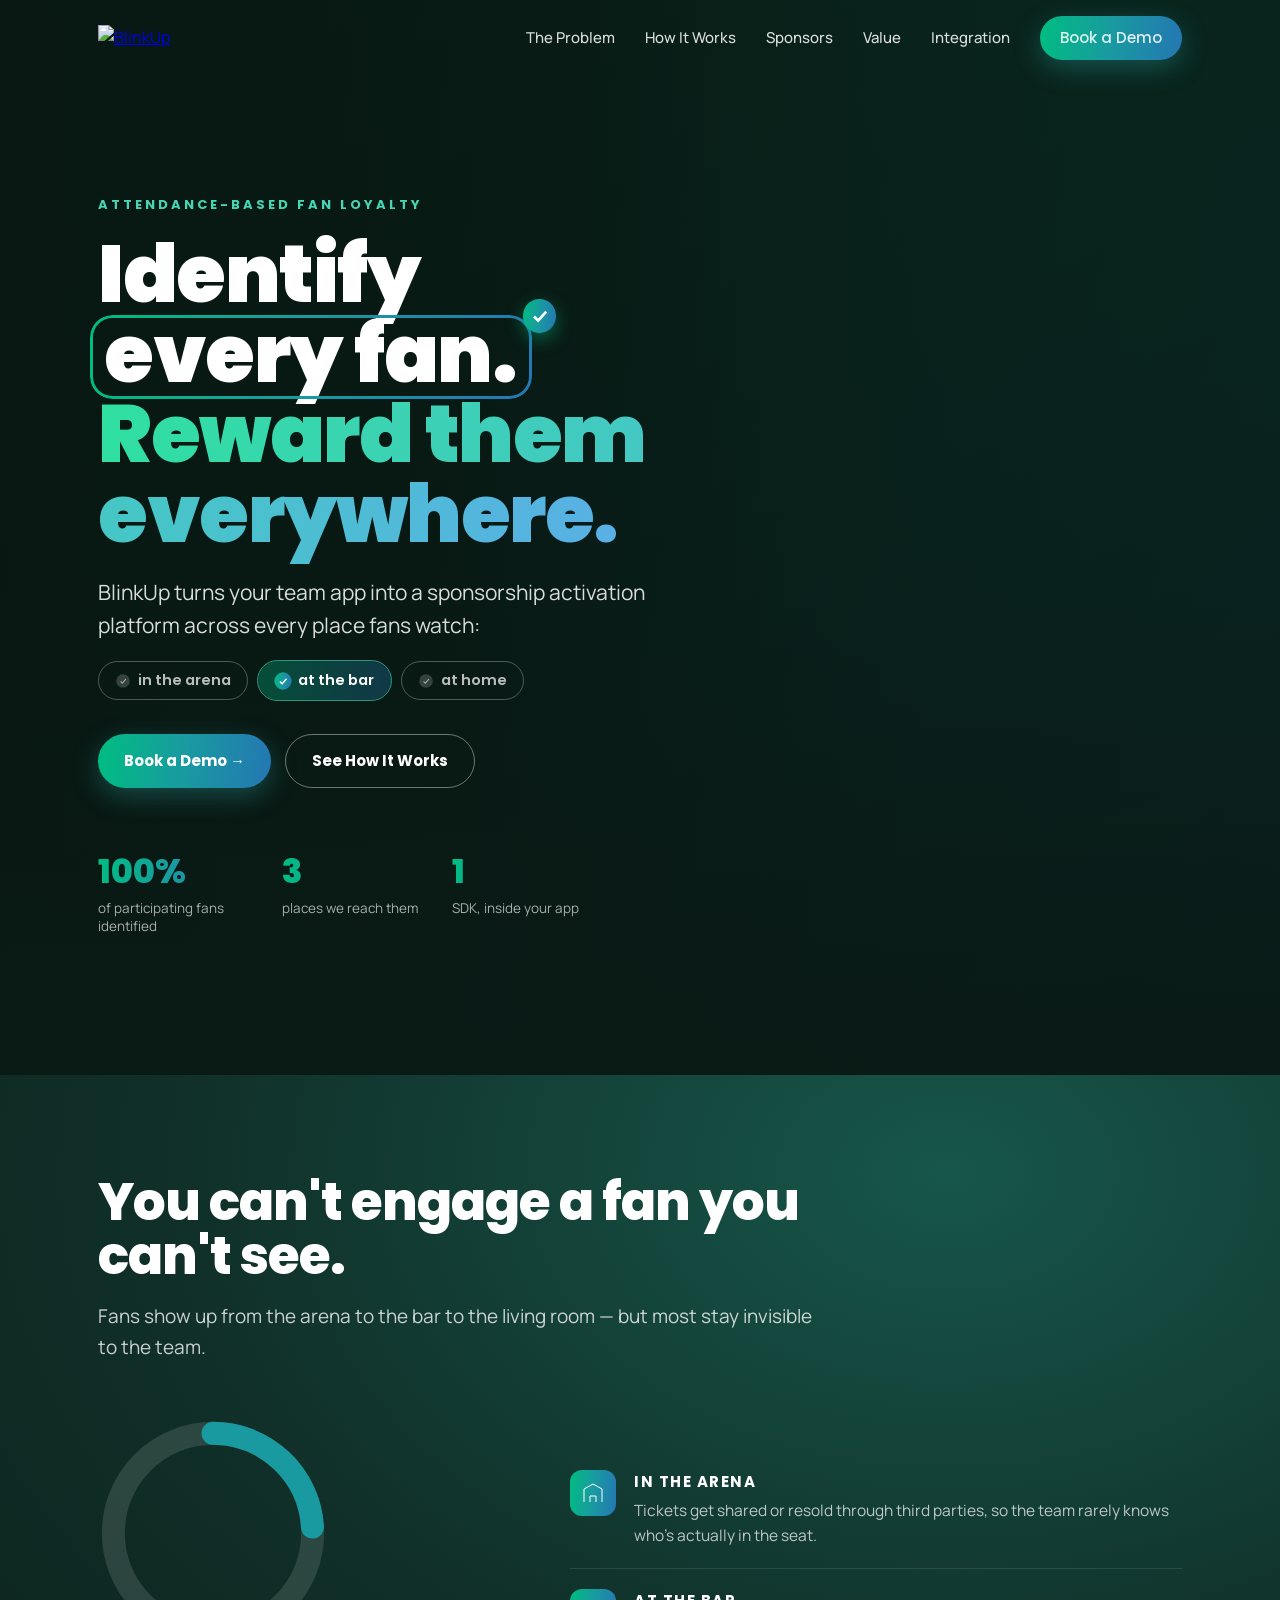
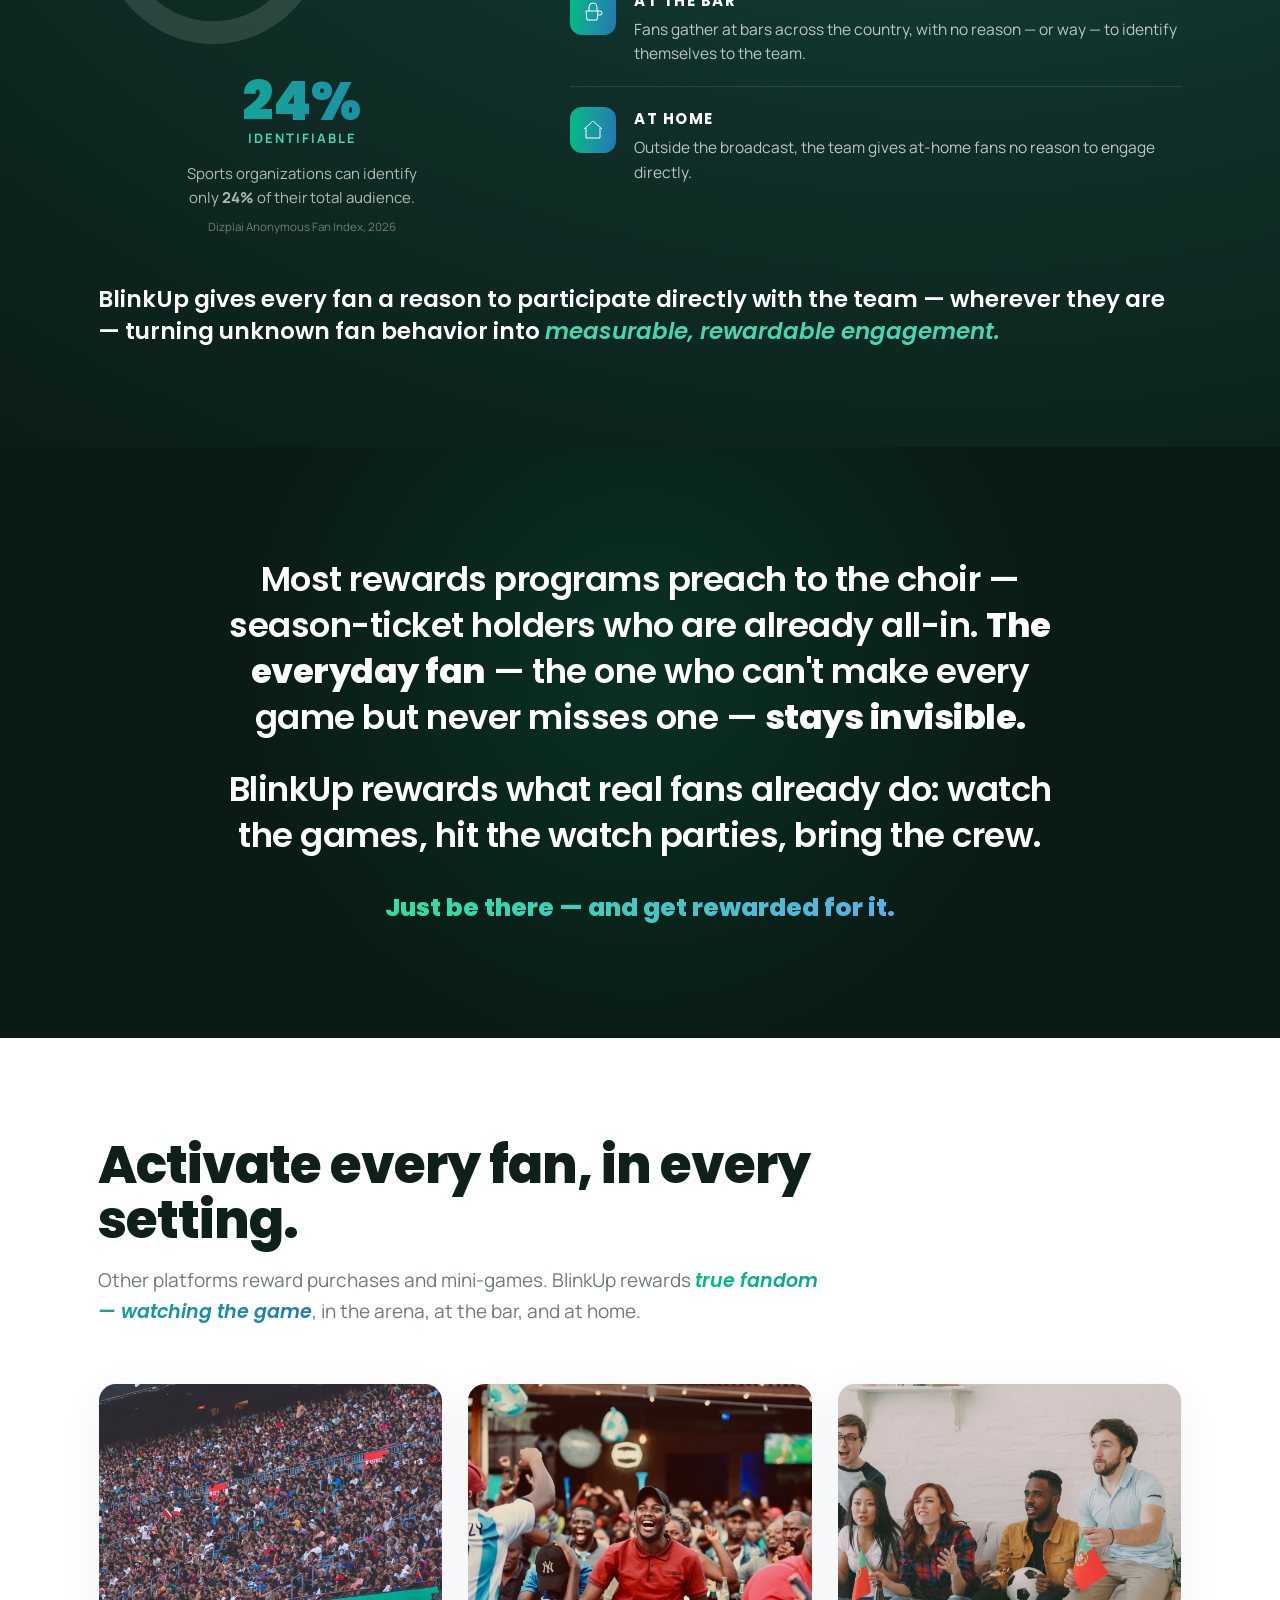
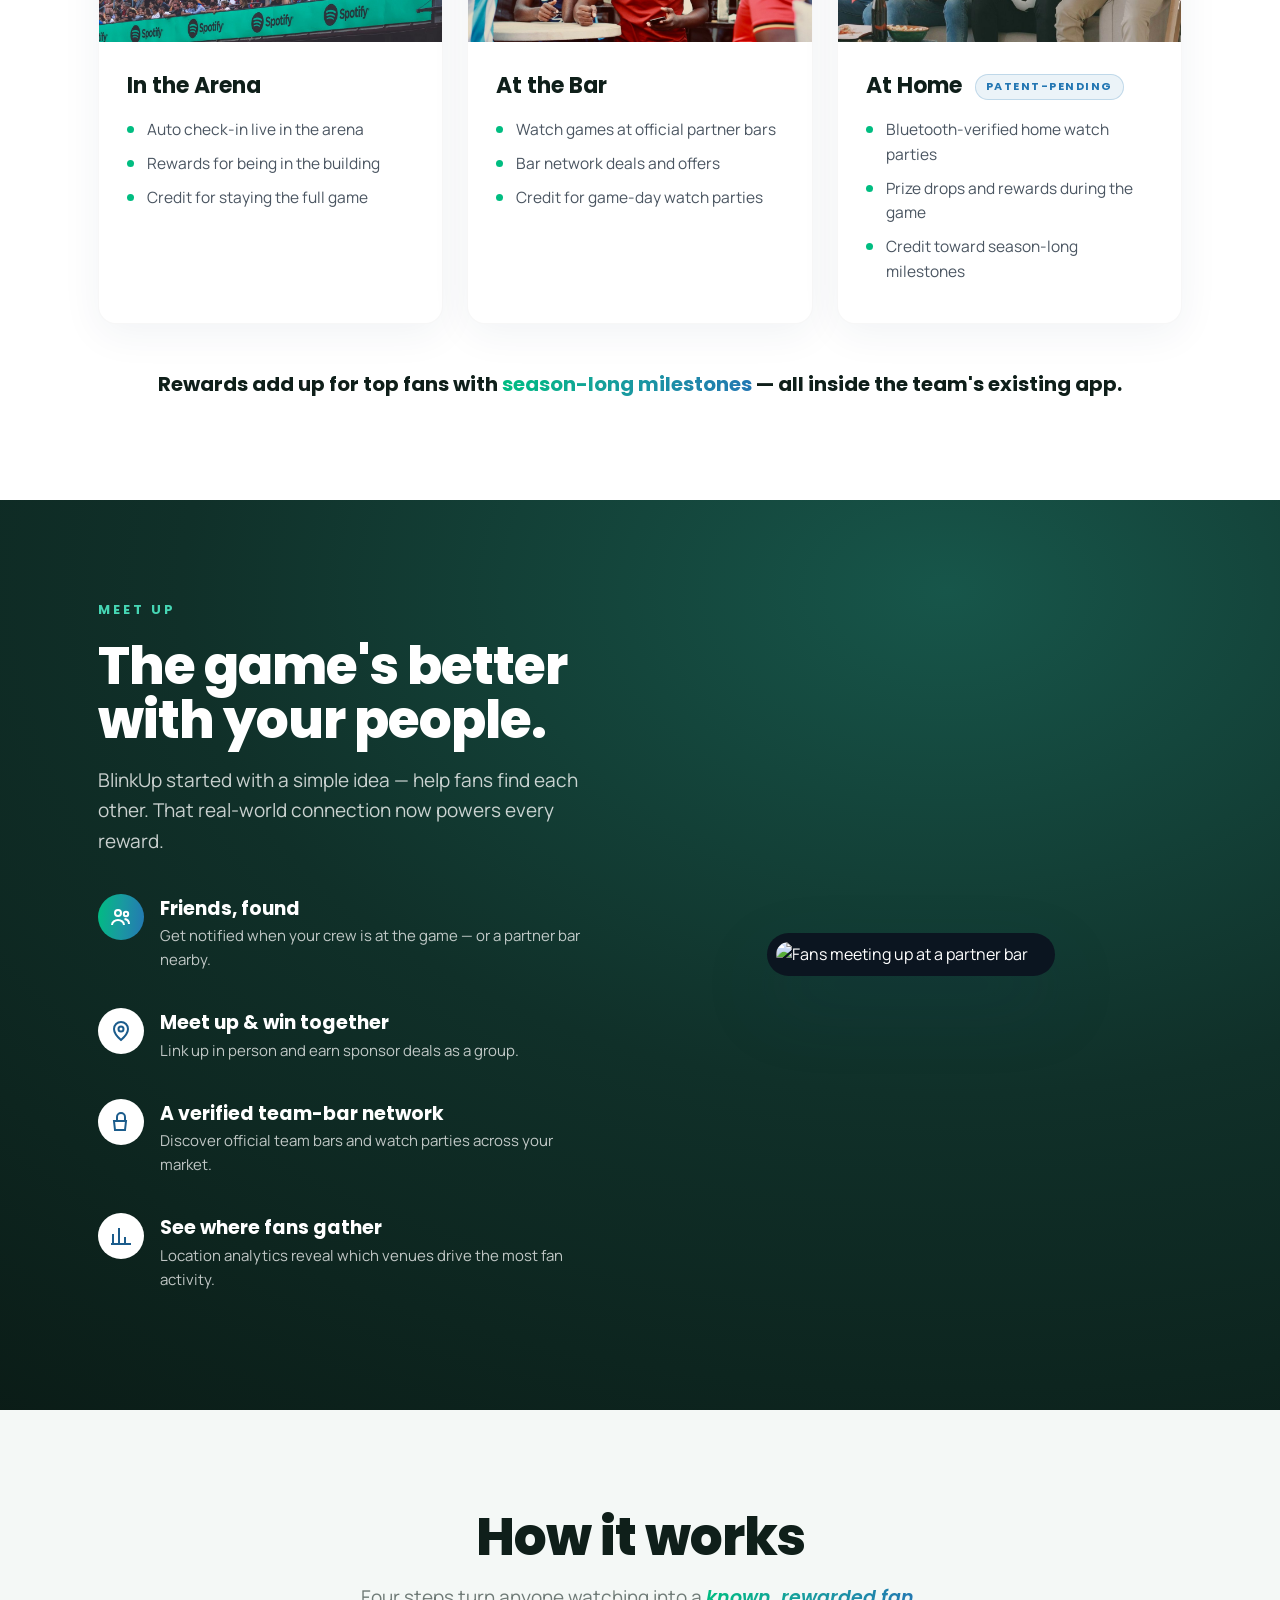
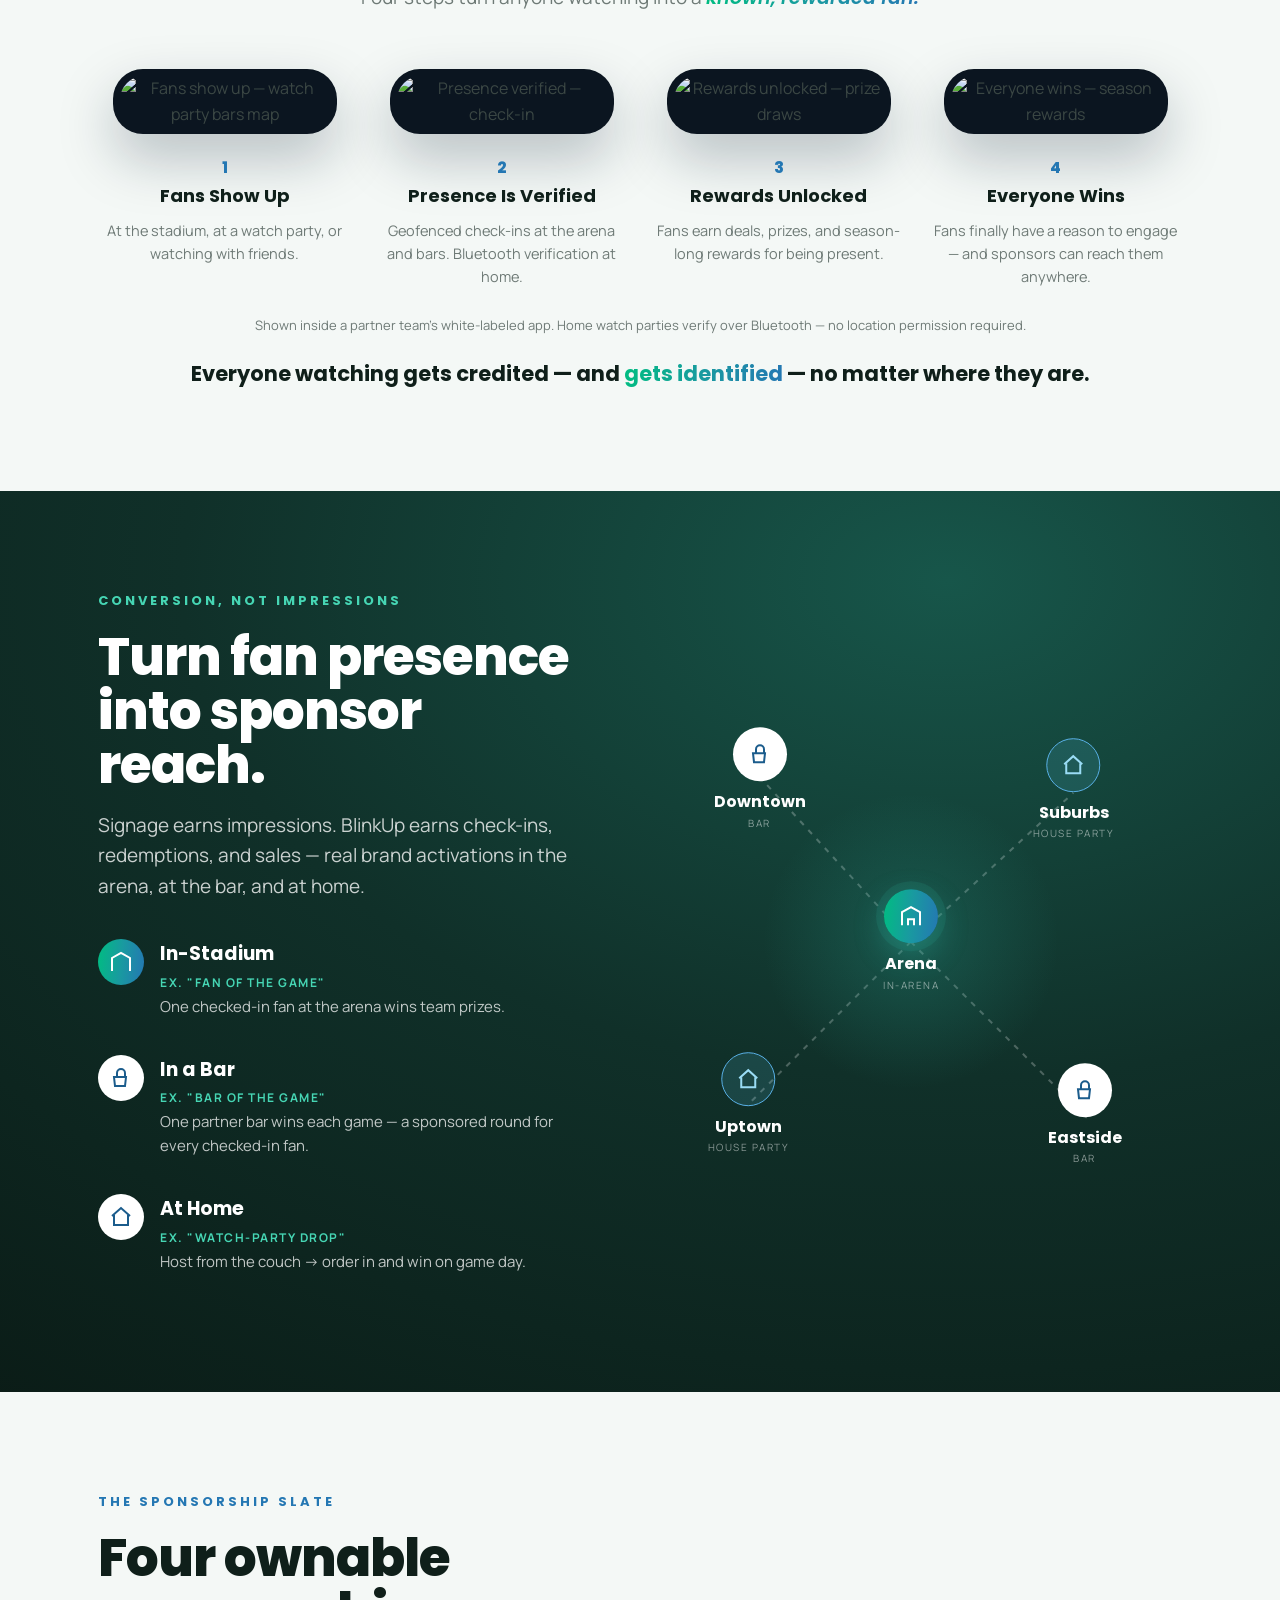
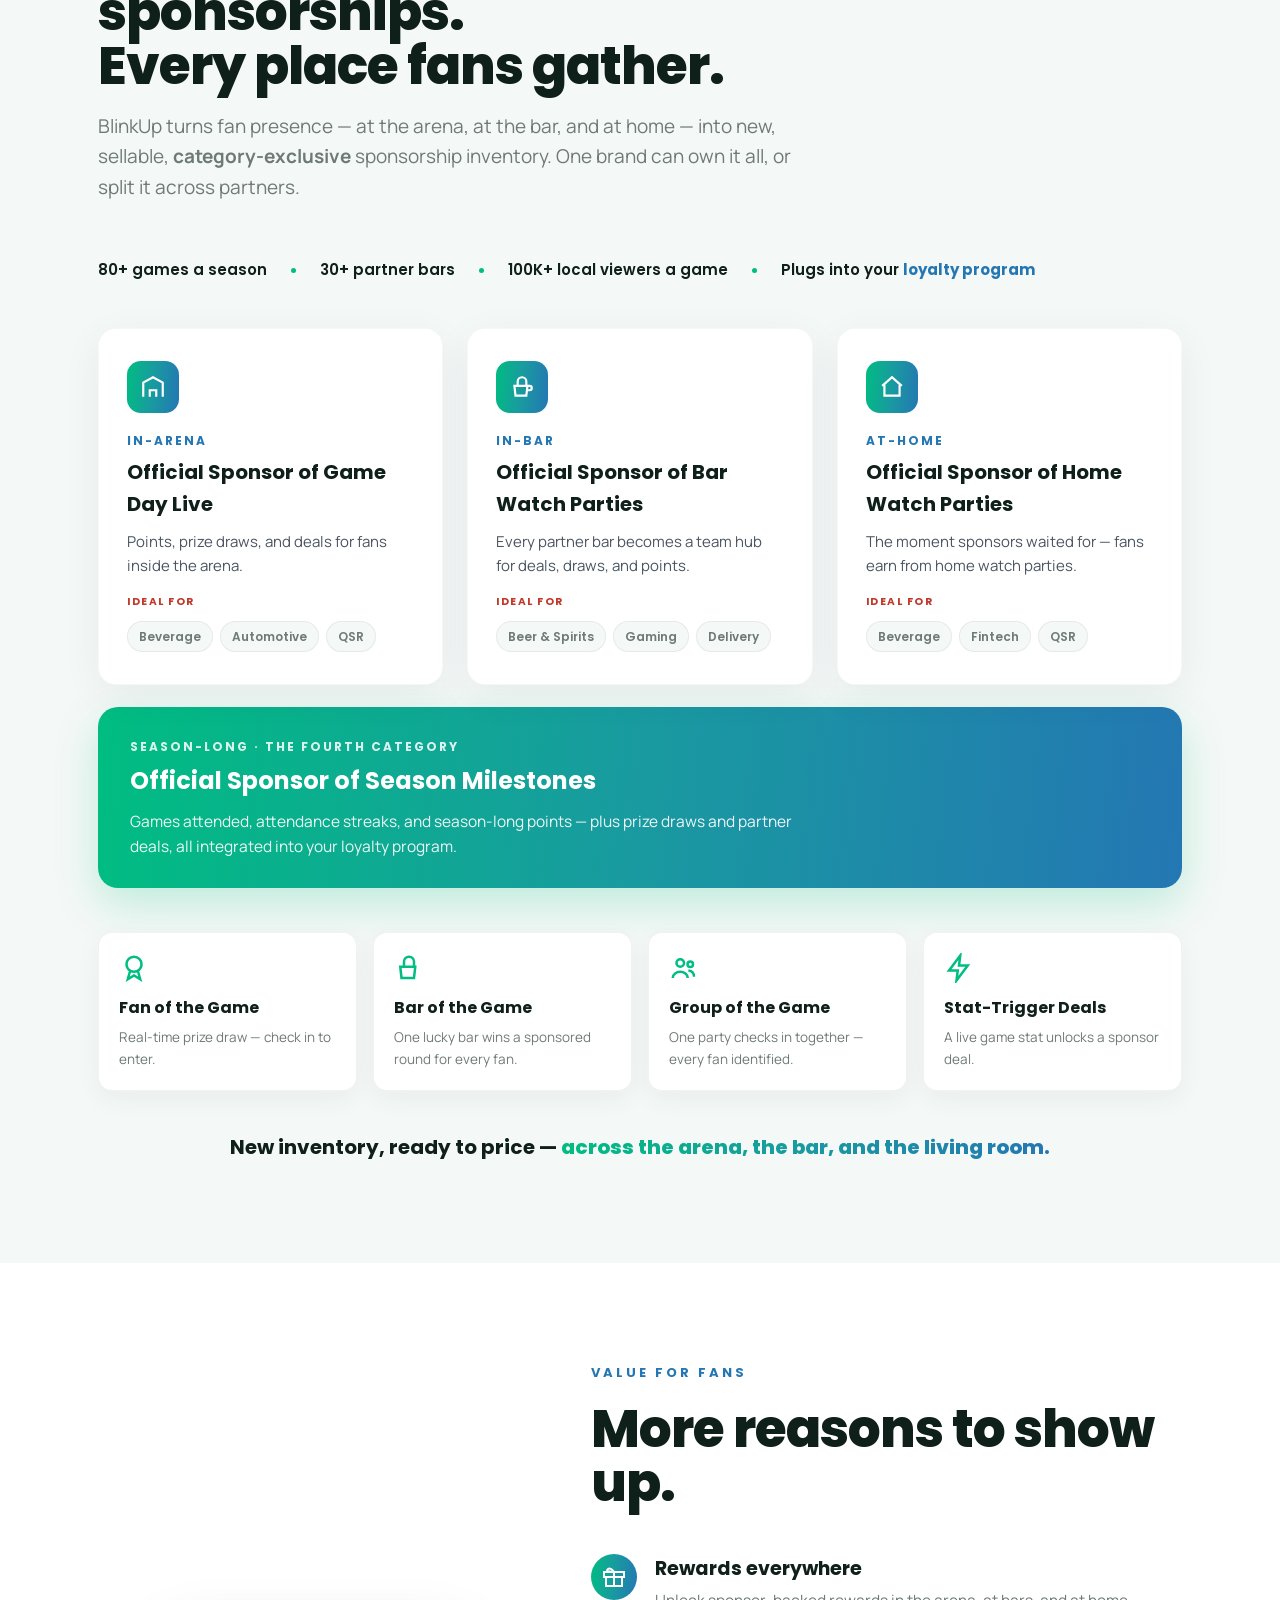
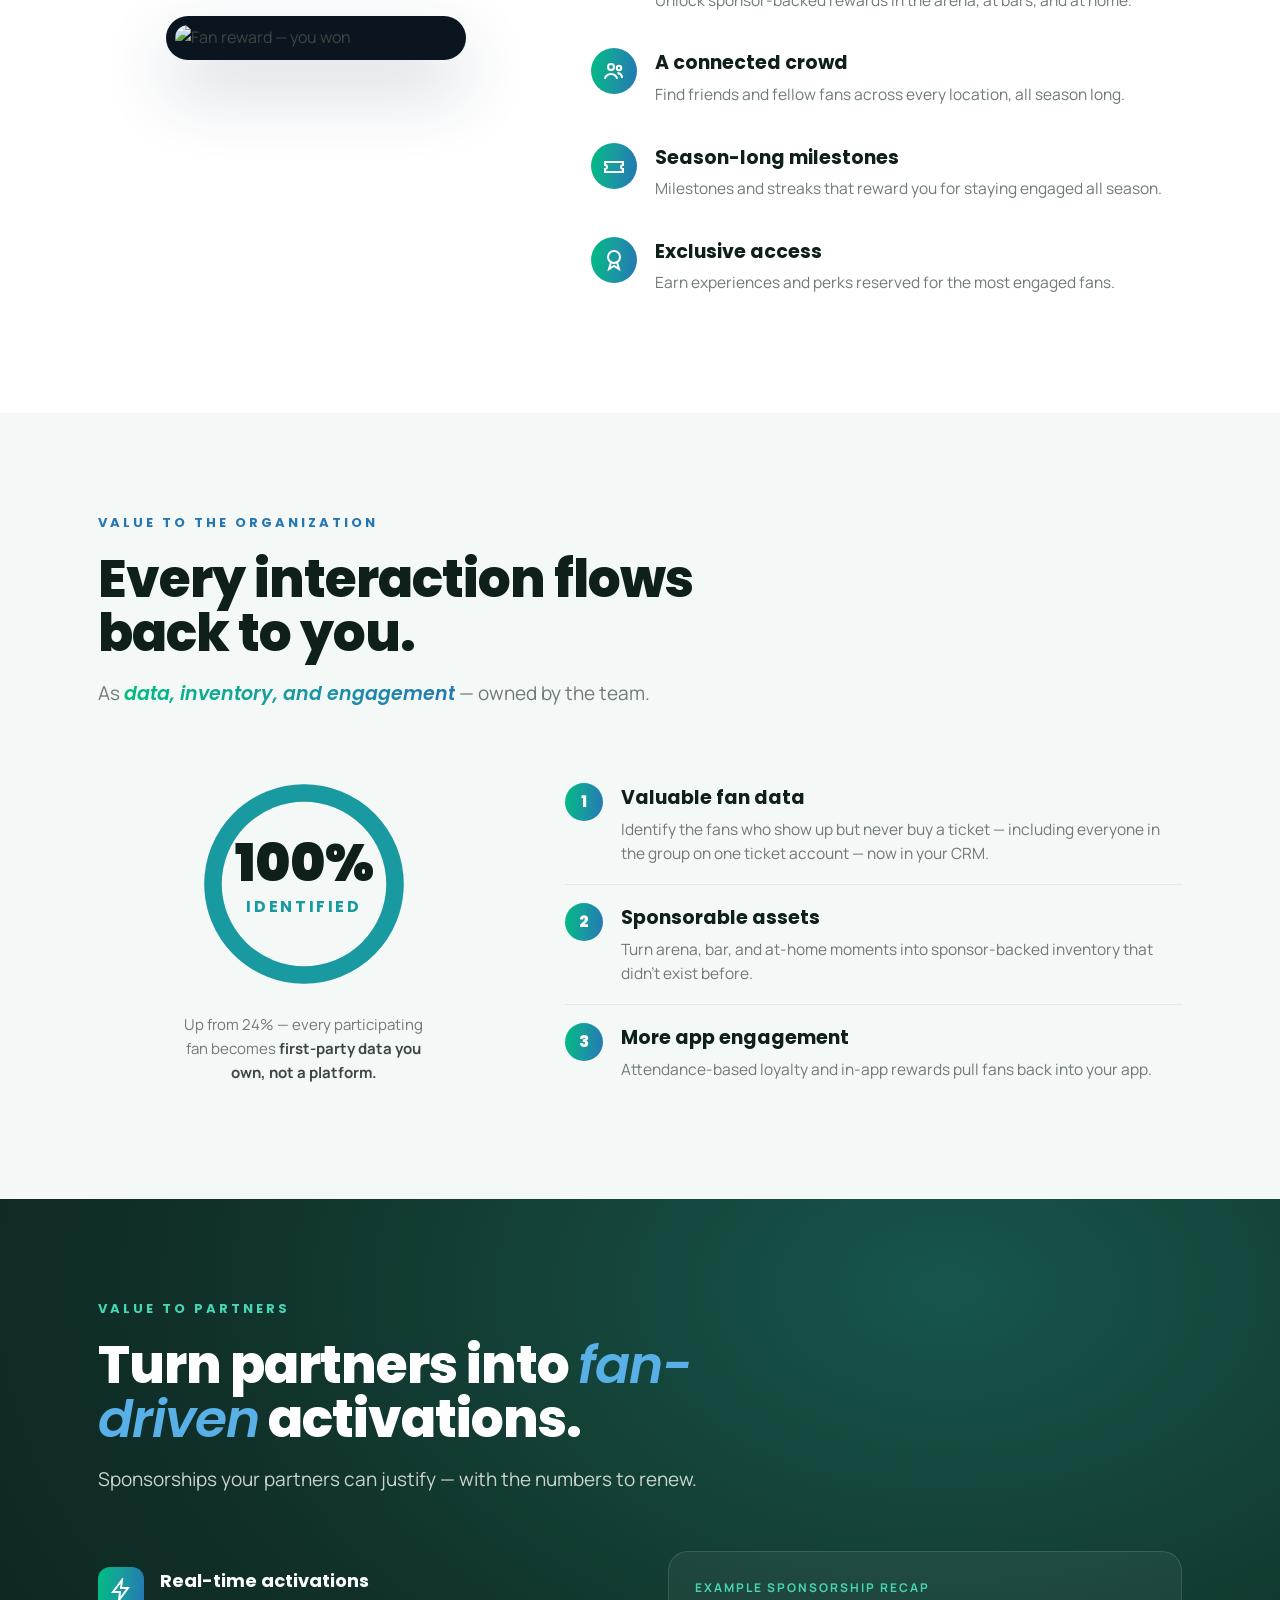
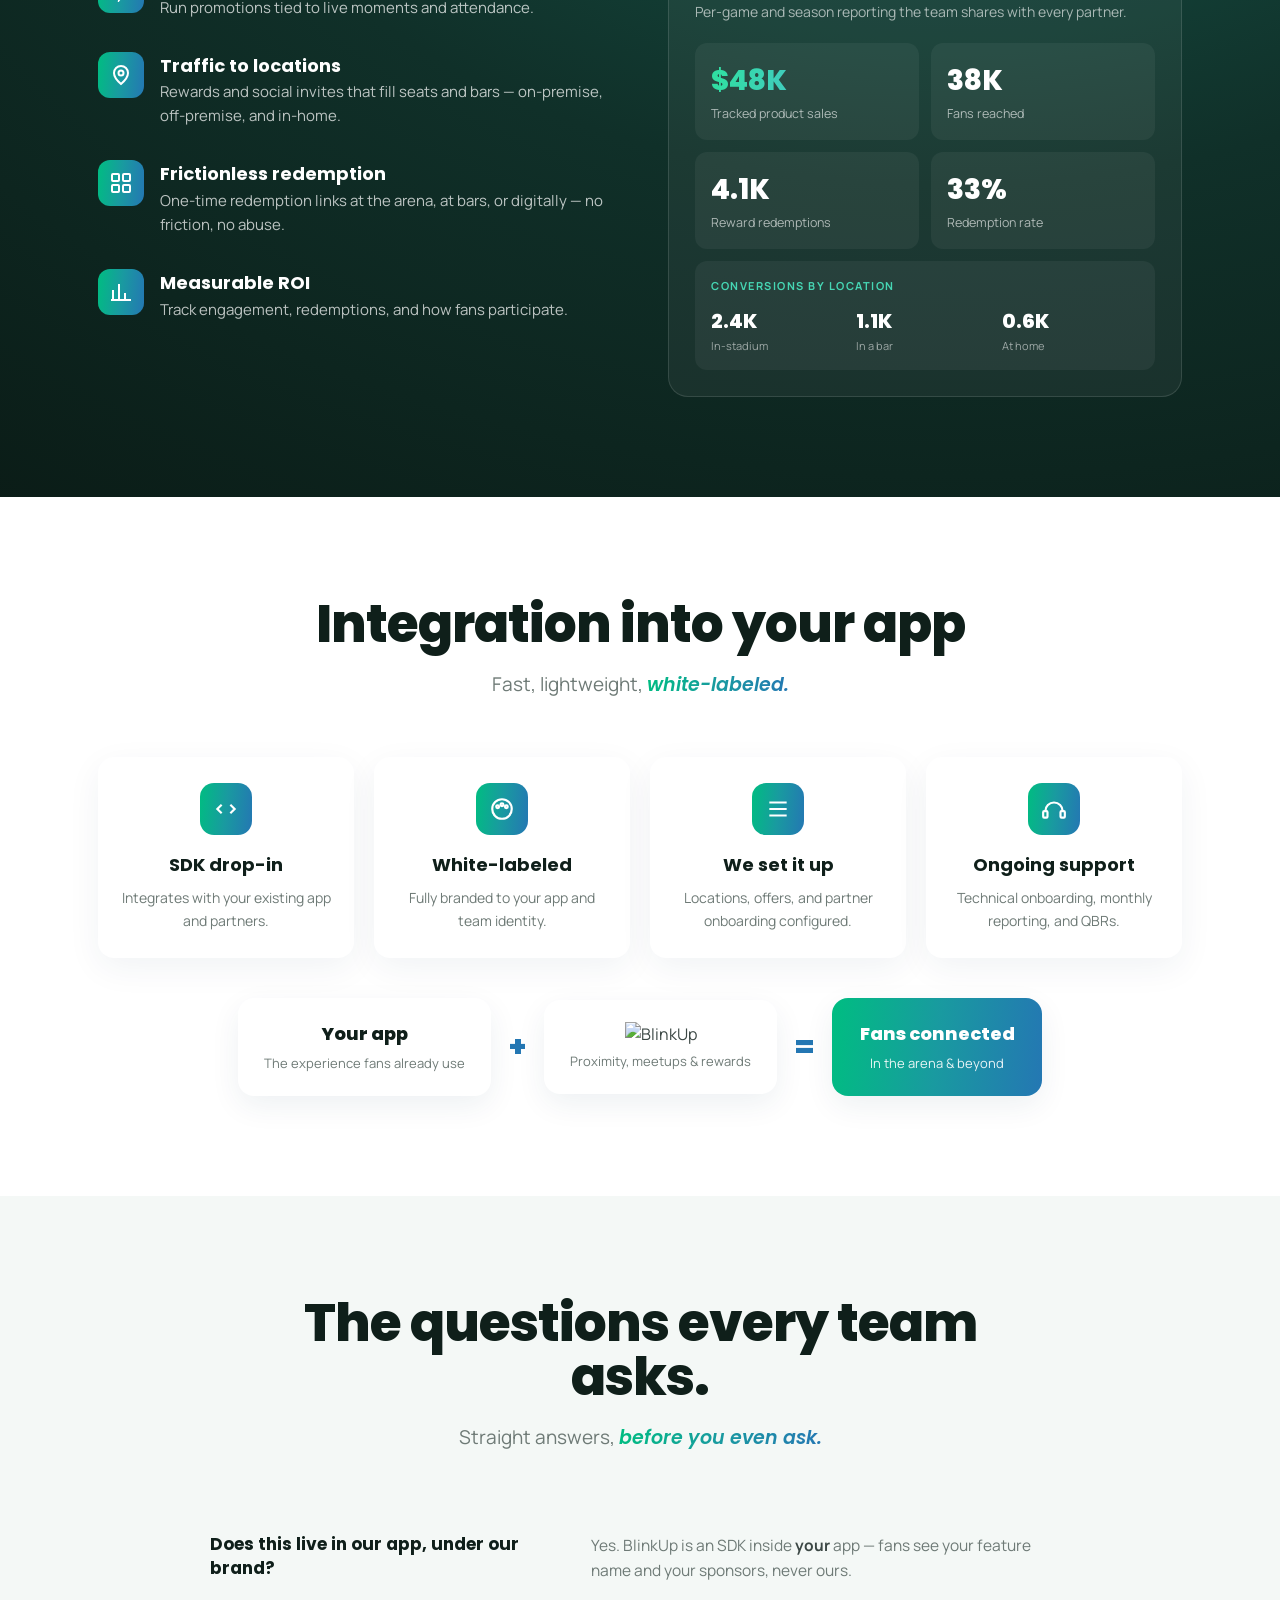
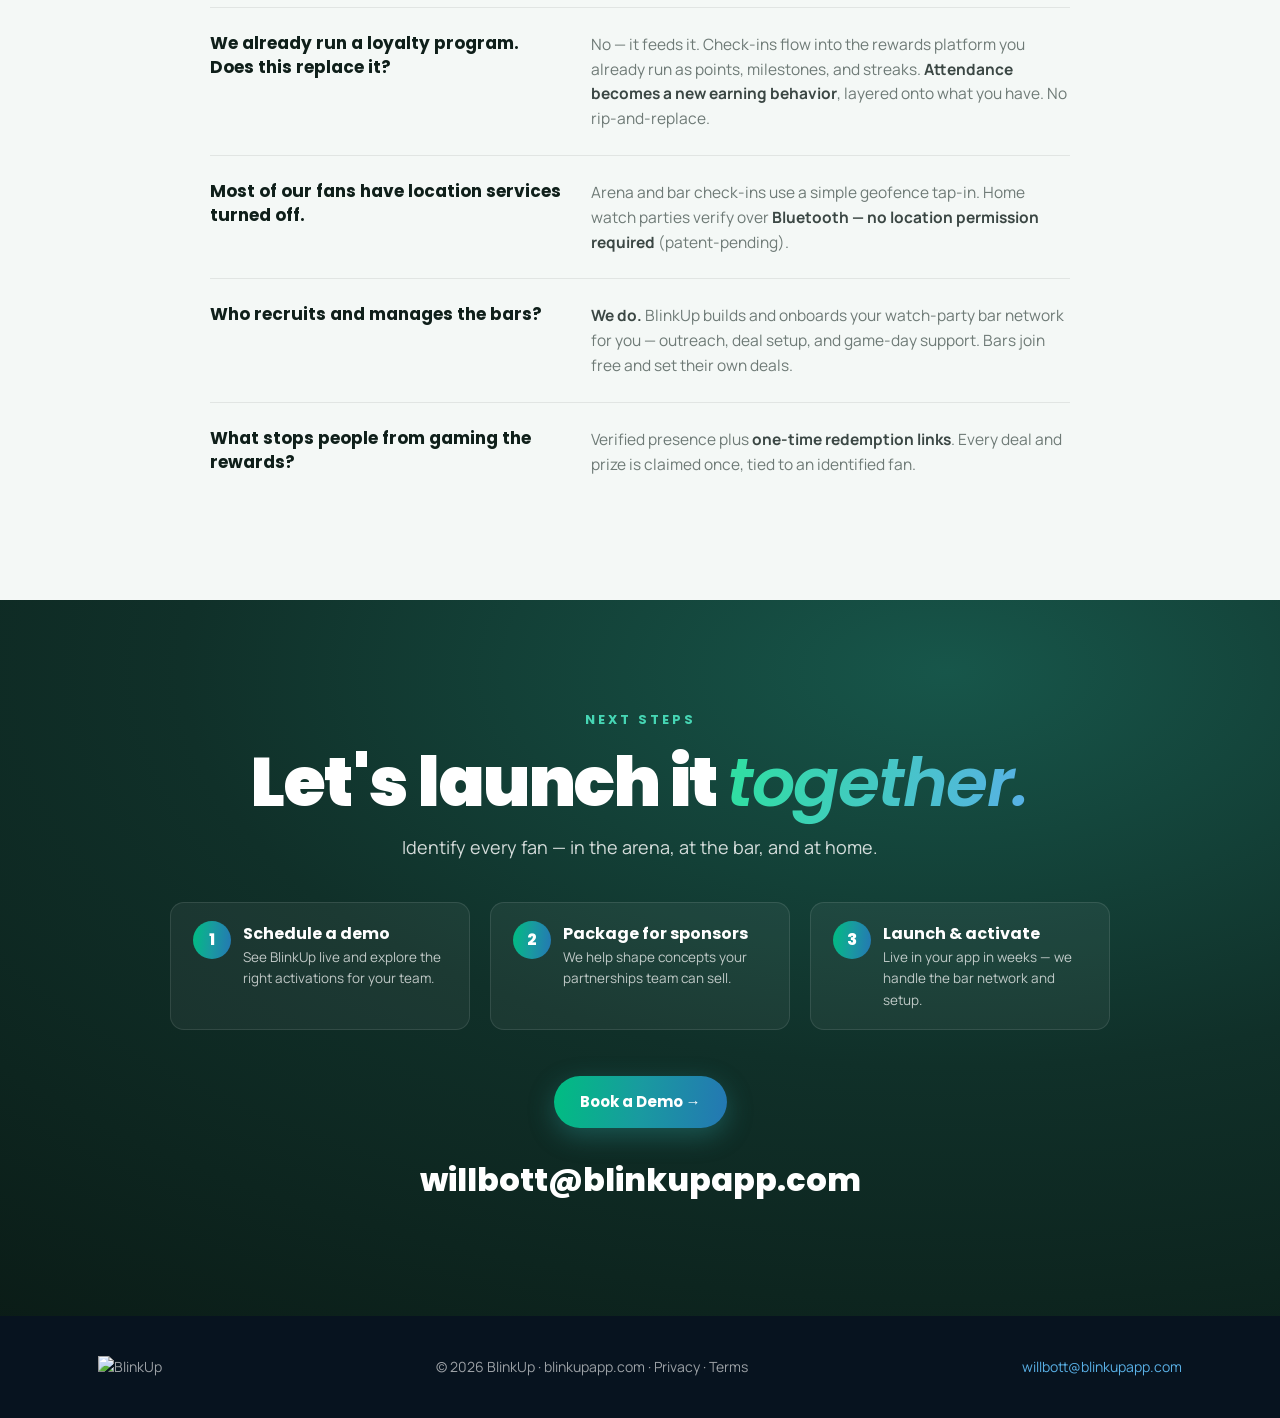
==== commit 51b8fe6e: "Static watch-party hero; Spotify stadium, cheering bar crowd, tighter home crop on setting cards Co-" ====
--- a/index.html
+++ b/index.html
@@ -62,12 +62,7 @@
 
   /* Hero — Luminous Presence artwork */
   .hero { position: relative; color: #fff; padding: 195px 0 140px; overflow: hidden; background: #0a1a15; }
-  .hero-art { position: absolute; inset: 0; background-size: cover; background-repeat: no-repeat; background-position: center 32%; opacity: 0; transition: opacity 1.6s ease; }
-  .hero-art.on { opacity: 1; }
-  .hero-art.slide-arena { background-image: url('assets/art/hero-arena.jpg'); }
-  .hero-art.slide-bar { background-image: url('assets/art/hero-bar.jpg'); }
-  .hero-art.slide-home { background-image: url('assets/art/hero-home.jpg'); background-position: center 15%; }
-  @media (prefers-reduced-motion: reduce) { .hero-art { transition: none; } }
+  .hero-art { position: absolute; inset: 0; background: url('assets/art/hero-photo.jpg') center 30% / cover no-repeat; }
   .hero-veil { position: absolute; inset: 0; background:
     linear-gradient(180deg, rgba(10,26,21,0) 55%, rgba(10,26,21,.88) 100%),
     linear-gradient(94deg, rgba(8,22,17,.94) 0%, rgba(8,22,17,.78) 38%, rgba(8,22,17,.32) 72%, rgba(8,22,17,.18) 100%),
@@ -78,6 +73,42 @@
   .hero h1 .g { background: linear-gradient(96deg,var(--glow-green),var(--glow-blue)); -webkit-background-clip: text; background-clip: text; -webkit-text-fill-color: transparent; }
   .hero p.sub { font-size: clamp(17px,2vw,21px); color: rgba(255,255,255,.85); max-width: 560px; margin-bottom: 34px; }
   .hero-cta { display: flex; gap: 14px; flex-wrap: wrap; }
+
+  /* Type-on + capture (the check-in moment) */
+  .hero h1 .ch { opacity: 0; }
+  .hero h1.typed .ch { opacity: 1; transition: opacity .18s ease; }
+  .cap { position: relative; display: inline-block; padding: 0 .08em; }
+  .cap::before { content: ''; position: absolute; inset: .02em -.12em -.06em -.1em; border-radius: .28em;
+    padding: 3px; background: var(--grad);
+    -webkit-mask: linear-gradient(#fff 0 0) content-box, linear-gradient(#fff 0 0);
+    -webkit-mask-composite: xor; mask: linear-gradient(#fff 0 0) content-box, linear-gradient(#fff 0 0);
+    mask-composite: exclude;
+    opacity: 0; transform: scale(1.18); }
+  .cap .tickbadge { position: absolute; top: -.18em; right: -.42em; width: .42em; height: .42em; border-radius: 50%;
+    background: var(--grad); display: grid; place-items: center; opacity: 0; transform: scale(.3);
+    box-shadow: 0 6px 18px rgba(0,189,129,.45); }
+  .cap .tickbadge svg { width: 58%; height: 58%; stroke: #fff; stroke-width: 3.4; fill: none; }
+  .cap.on::before { opacity: 1; transform: scale(1); transition: opacity .3s ease, transform .45s cubic-bezier(.2,1.4,.4,1); }
+  .cap.on .tickbadge { opacity: 1; transform: scale(1); transition: opacity .2s ease .18s, transform .5s cubic-bezier(.2,1.8,.4,1) .18s; }
+
+  /* Place chips — check in as each photo comes up */
+  .place-chips { display: flex; gap: 10px; flex-wrap: wrap; margin: 18px 0 34px; }
+  .place-chip { display: inline-flex; align-items: center; gap: 7px; font-family: var(--sans); font-weight: 600;
+    font-size: 14.5px; padding: 7px 16px; border-radius: 999px; color: rgba(255,255,255,.72);
+    border: 1.5px solid rgba(255,255,255,.28); position: relative; transition: color .4s, border-color .4s, background .4s; }
+  .place-chip .tick { display: grid; place-items: center; width: 16px; height: 16px; border-radius: 50%;
+    background: rgba(255,255,255,.18); transform: scale(.85); transition: background .4s, transform .4s; }
+  .place-chip .tick svg { width: 10px; height: 10px; stroke: rgba(255,255,255,.55); stroke-width: 3; fill: none; transition: stroke .4s; }
+  .place-chip.active { color: #fff; border-color: transparent; background: linear-gradient(96deg, rgba(0,189,129,.32), rgba(36,119,179,.32)); }
+  .place-chip.active .tick { background: var(--grad); transform: scale(1.08); }
+  .place-chip.active .tick svg { stroke: #fff; }
+  .place-chip.active::after { content: ''; position: absolute; inset: -2px; border-radius: 999px;
+    border: 1.5px solid rgba(70,214,180,.65); animation: chipping 1.6s ease-out; pointer-events: none; }
+  @keyframes chipping { 0% { transform: scale(1); opacity: .9; } 100% { transform: scale(1.28); opacity: 0; } }
+  @media (prefers-reduced-motion: reduce) {
+    .hero h1 .ch, .hero h1.typed .ch { transition: none; }
+    .place-chip.active::after { animation: none; }
+  }
   .hero-stats { display: flex; gap: 34px; margin-top: 56px; }
   .hero-stat .n { font-family: var(--sans); font-weight: 800; font-size: 34px; }
   .hero-stat .l { font-size: 13.5px; color: rgba(255,255,255,.65); max-width: 150px; line-height: 1.35; }
@@ -307,15 +338,18 @@
 </nav>
 
 <header class="hero" id="top">
-  <div class="hero-art slide-arena on" aria-hidden="true"></div>
-  <div class="hero-art slide-bar" aria-hidden="true"></div>
-  <div class="hero-art slide-home" aria-hidden="true"></div>
+  <div class="hero-art" aria-hidden="true"></div>
   <div class="hero-veil" aria-hidden="true"></div>
   <div class="wrap">
     <div class="hero-copy">
       <div class="eyebrow light">Attendance-Based Fan Loyalty</div>
-      <h1>Identify every fan.<br><span class="g">Reward them everywhere.</span></h1>
-      <p class="sub">BlinkUp turns your team app into a sponsorship activation platform across every place fans watch — in the arena, at the bar, and at home.</p>
+      <h1 id="heroH1">Identify <span class="cap" id="heroCap">every fan.<span class="tickbadge" aria-hidden="true"><svg viewBox="0 0 24 24"><path d="M5 13l5 5L20 7"/></svg></span></span><br><span class="g">Reward them everywhere.</span></h1>
+      <p class="sub" style="margin-bottom:0;">BlinkUp turns your team app into a sponsorship activation platform across every place fans watch:</p>
+      <div class="place-chips" aria-hidden="false">
+        <span class="place-chip" data-place="0"><span class="tick"><svg viewBox="0 0 24 24"><path d="M5 13l5 5L20 7"/></svg></span>in the arena</span>
+        <span class="place-chip" data-place="1"><span class="tick"><svg viewBox="0 0 24 24"><path d="M5 13l5 5L20 7"/></svg></span>at the bar</span>
+        <span class="place-chip" data-place="2"><span class="tick"><svg viewBox="0 0 24 24"><path d="M5 13l5 5L20 7"/></svg></span>at home</span>
+      </div>
       <div class="hero-cta">
         <a href="#demo" class="btn btn-primary">Book a Demo →</a>
         <a href="#how" class="btn btn-ghost">See How It Works</a>
@@ -372,21 +406,21 @@
     </div>
     <div class="cards">
       <div class="card has-art reveal">
-        <img class="card-art" src="assets/art/art-arena.jpg" alt="A stadium bowl of checked-in fans, visualized as points of light" loading="lazy" />
+        <img class="card-art" src="assets/art/card-arena.jpg" alt="A packed arena crowd on game night" loading="lazy" />
         <div class="card-body">
           <h3>In the Arena</h3>
           <ul><li>Auto check-in live in the arena</li><li>Rewards for being in the building</li><li>Credit for staying the full game</li></ul>
         </div>
       </div>
       <div class="card has-art reveal">
-        <img class="card-art" src="assets/art/art-bars.jpg" alt="A network of partner bars glowing across a city map" loading="lazy" />
+        <img class="card-art" src="assets/art/card-bar.jpg" alt="Friends celebrating a play at a sports bar" loading="lazy" />
         <div class="card-body">
           <h3>At the Bar</h3>
           <ul><li>Watch games at official partner bars</li><li>Bar network deals and offers</li><li>Credit for game-day watch parties</li></ul>
         </div>
       </div>
       <div class="card has-art reveal">
-        <img class="card-art" src="assets/art/art-home.jpg" alt="Home watch parties lighting up across the suburbs" loading="lazy" />
+        <img class="card-art" src="assets/art/card-home.jpg" alt="Friends watching the game together at home" loading="lazy" />
         <div class="card-body">
           <h3>At Home <span class="patent-chip">Patent-pending</span></h3>
           <ul><li>Bluetooth-verified home watch parties</li><li>Prize drops and rewards during the game</li><li>Credit toward season-long milestones</li></ul>
@@ -660,16 +694,44 @@
 </footer>
 
 <script>
-  // Hero rotation: arena → bar → home. With reduced motion the CSS fade is
-  // disabled, so the swap is an instant cut rather than an animation.
-  const slides = document.querySelectorAll('.hero-art');
-  if (slides.length > 1) {
+  // Type-on headline, then "capture" the fan — the check-in moment.
+  // Runs even under reduced motion (a brief one-shot content reveal);
+  // only the looping pulse effects are motion-gated in CSS.
+  (function () {
+    const h1 = document.getElementById('heroH1');
+    const capEl = document.getElementById('heroCap');
+    const chars = [];
+    function splitNode(node) {
+      if (node.nodeType === 3) {
+        const frag = document.createDocumentFragment();
+        for (const c of node.textContent) {
+          const s = document.createElement('span');
+          s.className = 'ch';
+          s.textContent = c;
+          frag.appendChild(s);
+          chars.push(s);
+        }
+        node.replaceWith(frag);
+      } else if (node.nodeType === 1 && node.tagName !== 'svg' && !node.classList.contains('tickbadge')) {
+        Array.from(node.childNodes).forEach(splitNode);
+      }
+    }
+    Array.from(h1.childNodes).forEach(splitNode);
+    h1.classList.add('typed');
+    chars.forEach((s, i) => setTimeout(() => { s.style.opacity = 1; }, 120 + i * 26));
+    setTimeout(() => capEl.classList.add('on'), 120 + chars.length * 26 + 350);
+  })();
+
+  // Place chips check in one after another — arena → bar → home.
+  const chips = document.querySelectorAll('.place-chip');
+  if (chips.length) {
     let cur = 0;
+    chips[cur].classList.add('active');
     setInterval(() => {
-      slides[cur].classList.remove('on');
-      cur = (cur + 1) % slides.length;
-      slides[cur].classList.add('on');
-    }, 6000);
+      chips[cur].classList.remove('active');
+      cur = (cur + 1) % chips.length;
+      chips[cur].classList.add('active');
+    }, 4000);
   }
 
   const nav = document.getElementById('nav');
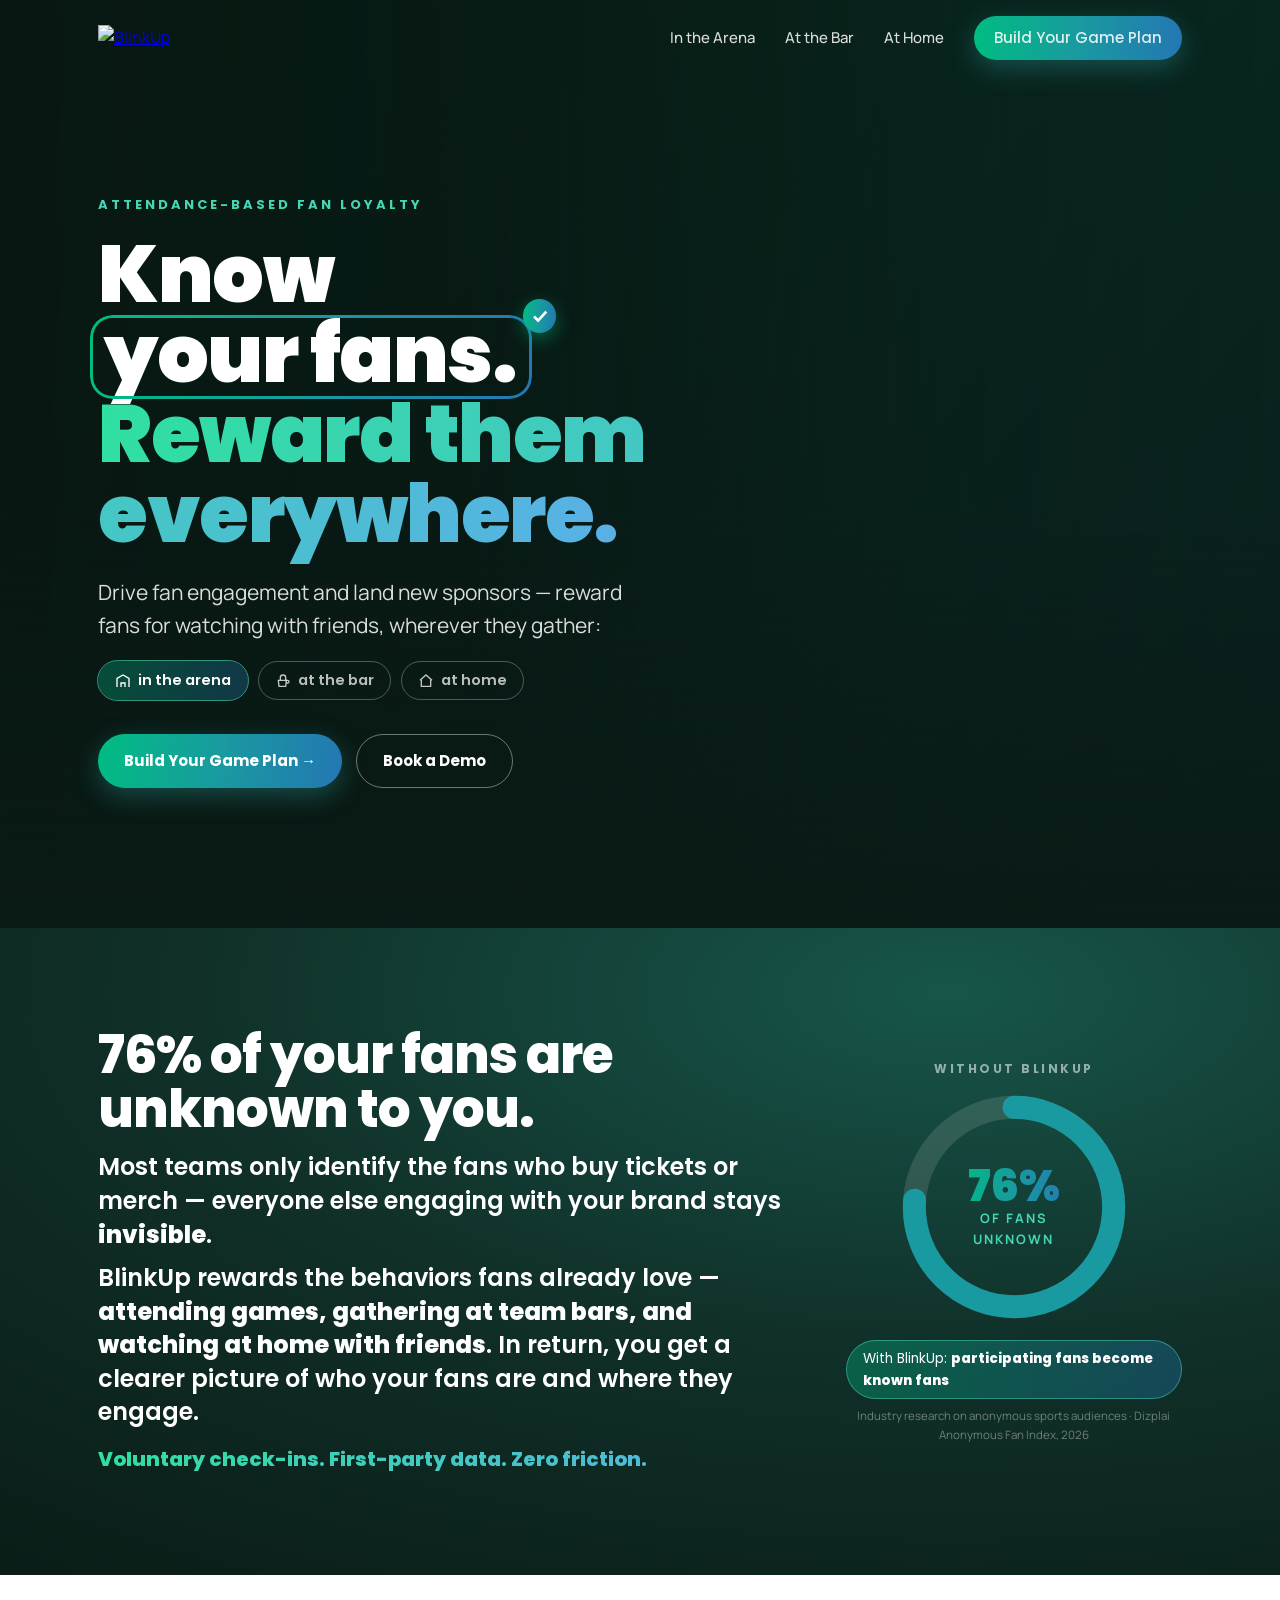
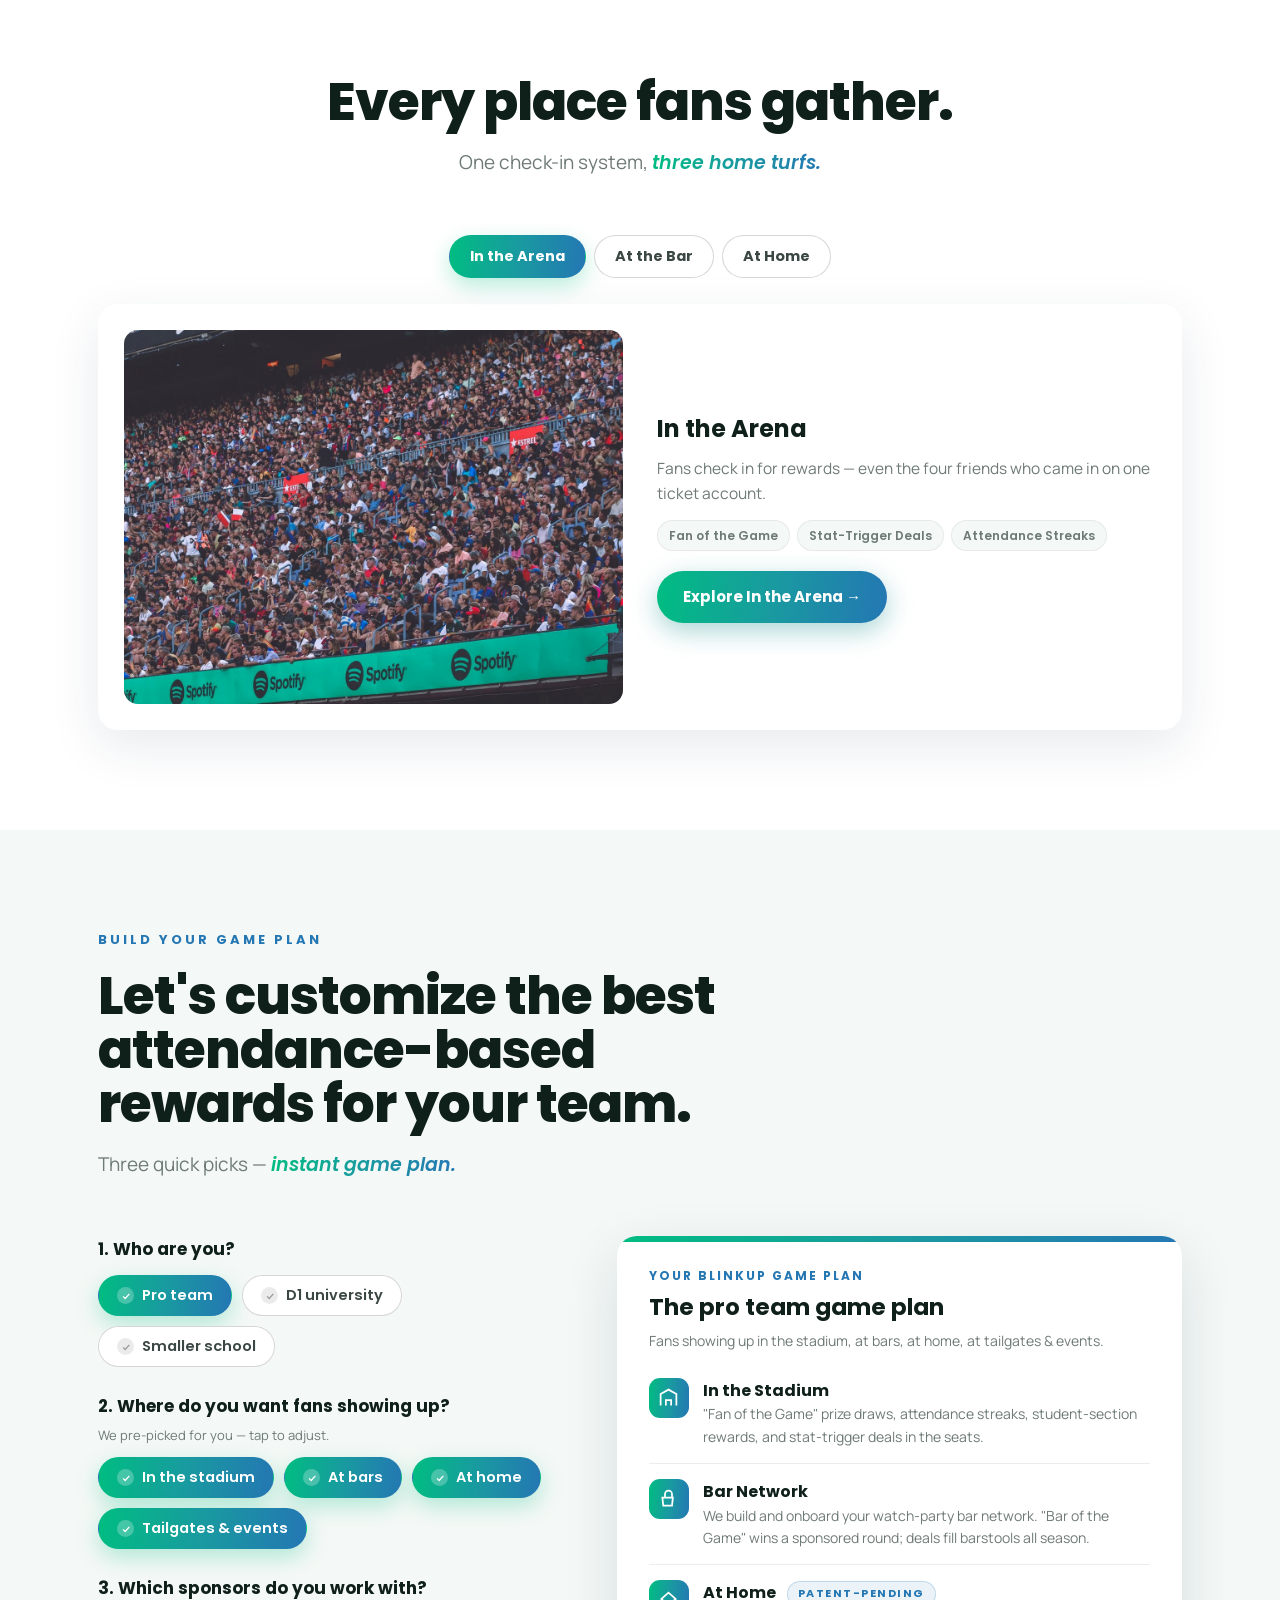
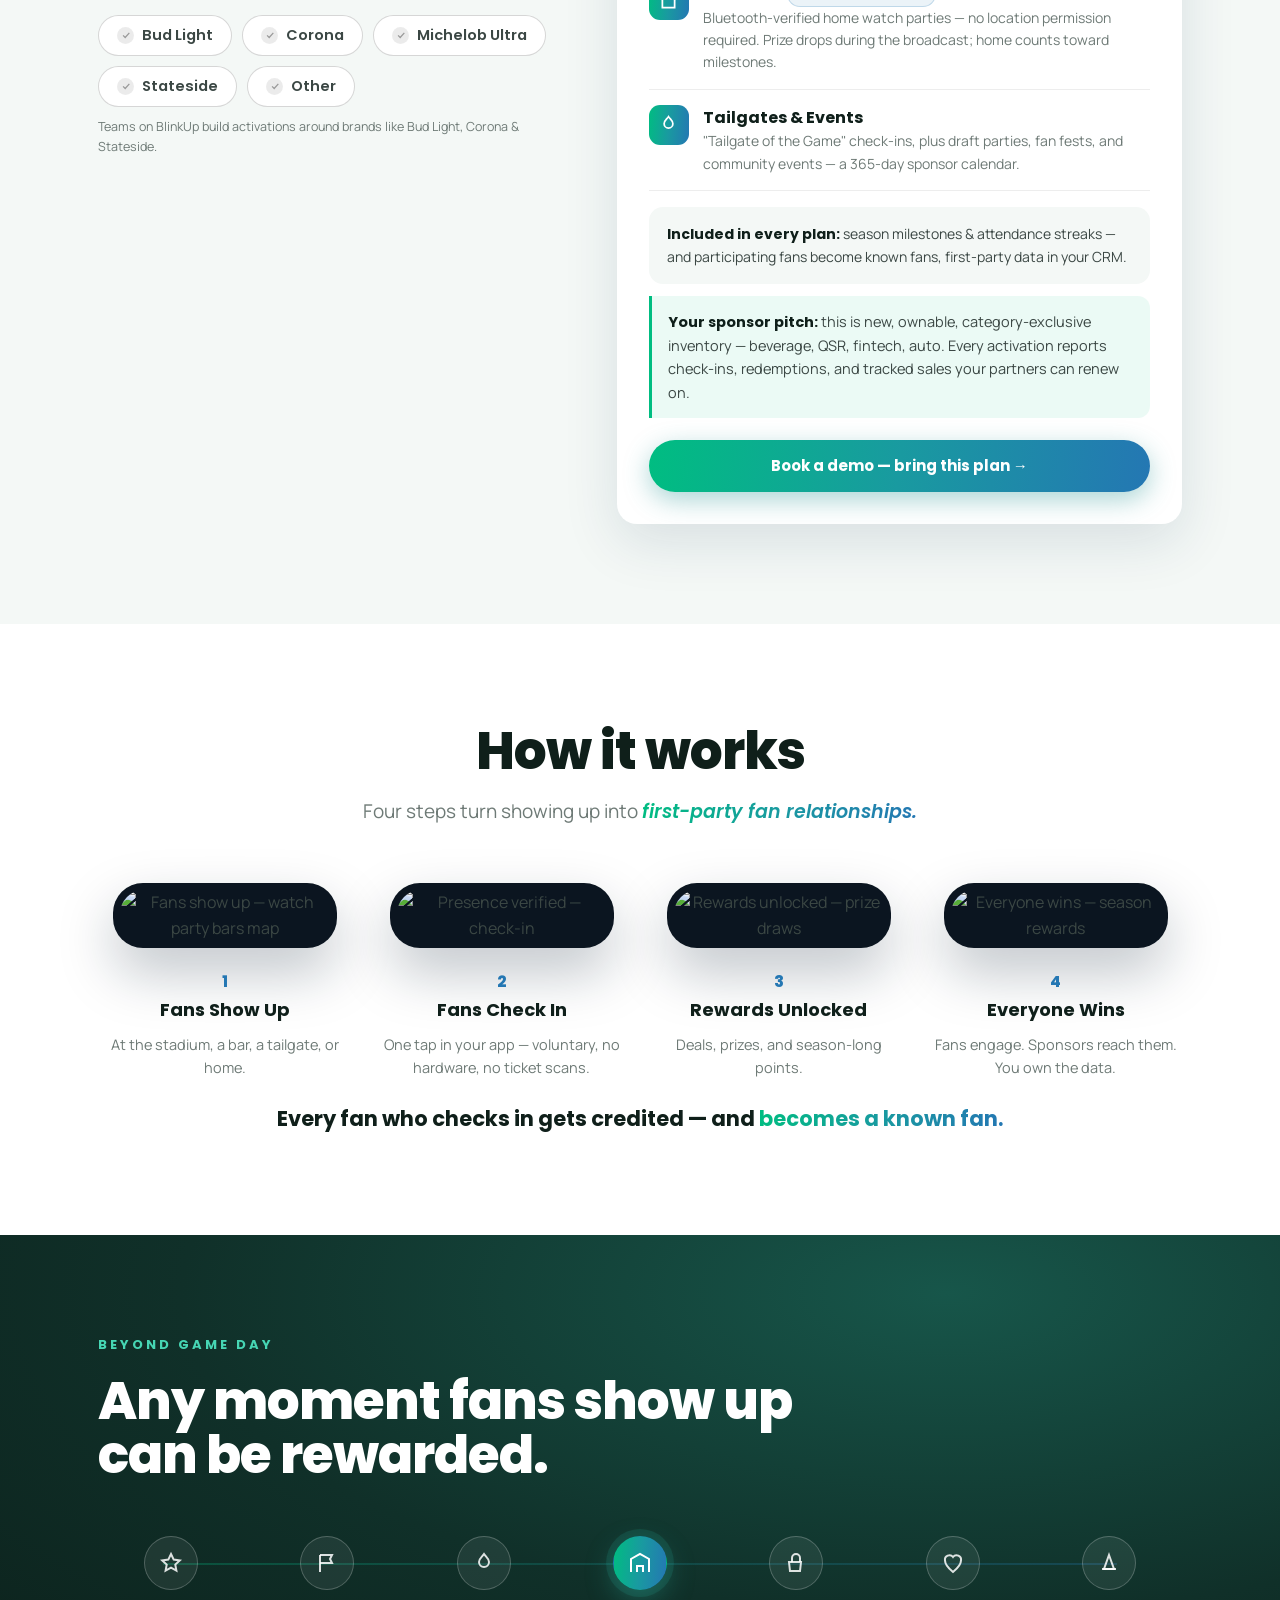
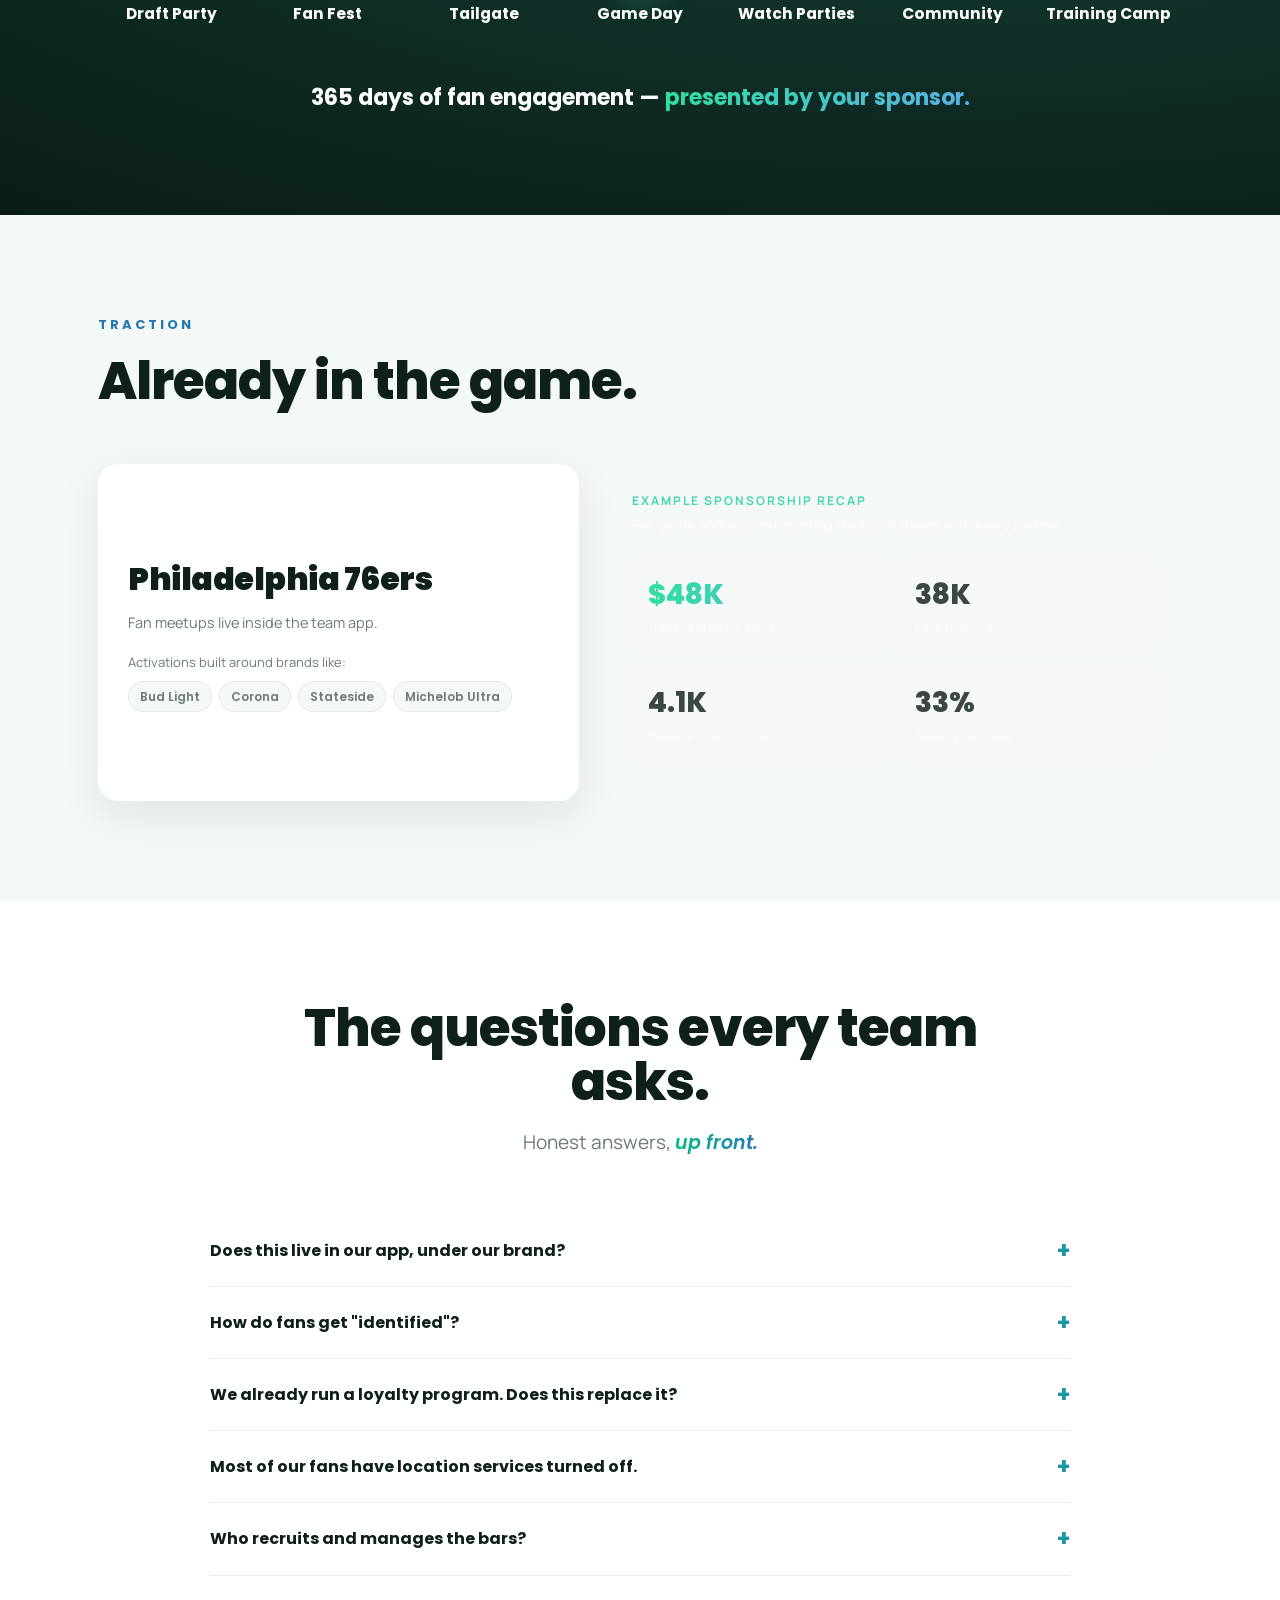
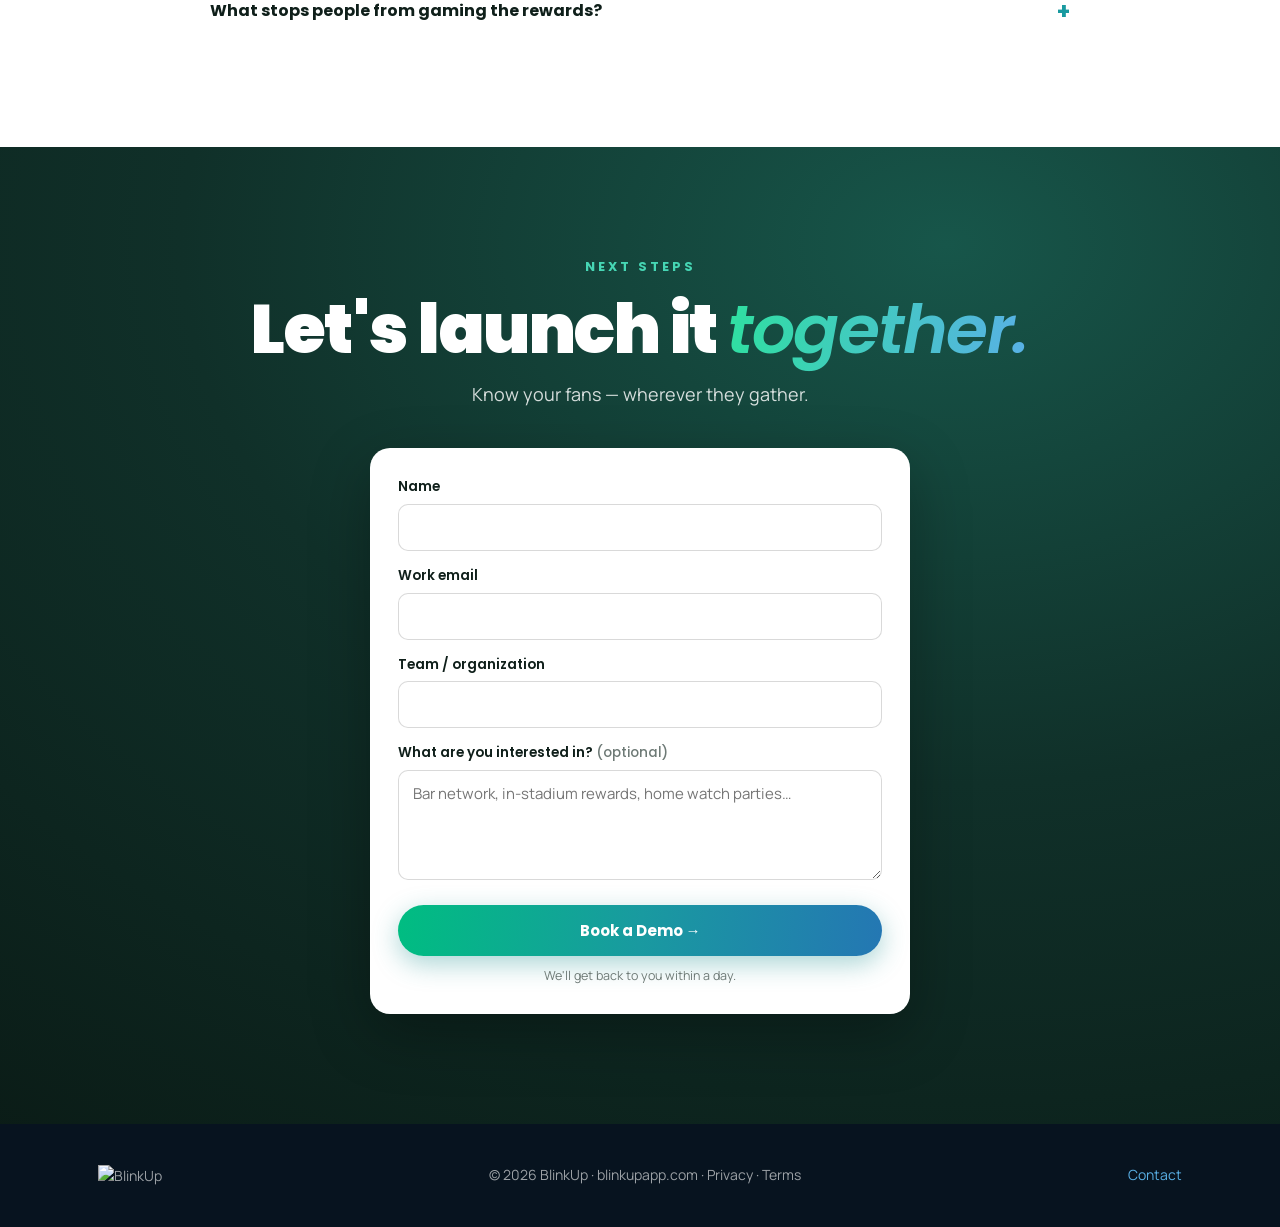
==== commit 6c3e8716: "Messaging pass: 76% unknown reframe, consent-first language, slower rotations, demo request form - P" ====
--- a/index.html
+++ b/index.html
@@ -3,322 +3,12 @@
 <head>
 <meta charset="UTF-8" />
 <meta name="viewport" content="width=device-width, initial-scale=1.0" />
-<title>BlinkUp — Identify Every Fan. Reward Them Everywhere.</title>
-<meta name="description" content="BlinkUp turns your team app into a sponsorship activation platform across every place fans watch — in the arena, at the bar, and at home. Attendance-based fan loyalty for sports teams and their sponsors." />
-
+<title>BlinkUp — Know Your Fans. Reward Them Everywhere.</title>
+<meta name="description" content="BlinkUp gives fans a reason to identify themselves — rewards for showing up at the stadium, at official bars, and at home. First-party fan data and new sponsorship inventory for sports teams." />
 <link rel="preconnect" href="https://fonts.googleapis.com">
 <link rel="preconnect" href="https://fonts.gstatic.com" crossorigin>
 <link href="https://fonts.googleapis.com/css2?family=Poppins:ital,wght@0,500;0,600;0,700;0,800;0,900;1,500;1,600&family=Manrope:wght@400;500;600;700;800&display=swap" rel="stylesheet">
-
-<style>
-  *, *::before, *::after { box-sizing: border-box; margin: 0; padding: 0; }
-  :root {
-    --green: #00BD81;
-    --teal: #199AA0;
-    --blue: #2477B3;
-    --blue-deep: #1B5C8C;
-    --green-deep: #0A8F63;
-    --ink: #0F1F1A;
-    --text: #3B4744;
-    --muted: #6E7A76;
-    --bg: #ffffff;
-    --bg-2: #F4F8F6;
-    --white: #ffffff;
-    --glow-green: #2fe0a0;
-    --glow-blue: #59b0e6;
-    --light-accent: #46d6b4;
-    --grad: linear-gradient(96deg, #00BD81 0%, #199AA0 50%, #2477B3 100%);
-    --dark-grad: radial-gradient(130% 120% at 74% 10%, #17564a 0%, #103029 46%, #0a1a15 100%);
-    --maxw: 1140px;
-    --sans: 'Poppins', -apple-system, BlinkMacSystemFont, 'Segoe UI', sans-serif;
-    --body: 'Manrope', -apple-system, BlinkMacSystemFont, 'Segoe UI', sans-serif;
-  }
-  html { scroll-behavior: smooth; }
-  body { font-family: var(--body); color: var(--text); background: var(--bg); line-height: 1.6; -webkit-font-smoothing: antialiased; overflow-x: hidden; }
-  h1,h2,h3,h4,.sans { font-family: var(--sans); }
-  .serif-i { font-family: var(--sans); font-style: italic; font-weight: 600; }
-  .grad-text { background: var(--grad); -webkit-background-clip: text; background-clip: text; -webkit-text-fill-color: transparent; }
-
-  .wrap { max-width: var(--maxw); margin: 0 auto; padding: 0 28px; }
-  .eyebrow { font-family: var(--sans); font-weight: 700; font-size: 13px; letter-spacing: 3px; text-transform: uppercase; color: var(--blue); margin-bottom: 18px; }
-  .eyebrow.light { color: var(--light-accent); }
-
-  .btn { display: inline-flex; align-items: center; gap: 9px; font-family: var(--sans); font-weight: 700; font-size: 15px; padding: 14px 26px; border-radius: 999px; text-decoration: none; cursor: pointer; border: none; transition: transform .18s ease, box-shadow .18s ease; }
-  .btn-primary { background: var(--grad); color: #fff; box-shadow: 0 8px 26px rgba(42,150,150,.4); }
-  .btn-primary:hover { transform: translateY(-2px); box-shadow: 0 12px 32px rgba(42,150,150,.5); }
-  .btn-ghost { background: transparent; color: #fff; border: 1.5px solid rgba(255,255,255,.4); }
-  .btn-ghost:hover { background: rgba(255,255,255,.1); border-color: #fff; }
-
-  /* Nav */
-  nav { position: fixed; top: 0; left: 0; right: 0; z-index: 100; padding: 16px 0; transition: background .3s, box-shadow .3s, padding .3s; }
-  nav.scrolled { background: rgba(8,20,34,.85); backdrop-filter: blur(12px); padding: 10px 0; box-shadow: 0 1px 0 rgba(255,255,255,.08); }
-  .nav-inner { display: flex; align-items: center; justify-content: space-between; }
-  .nav-logo { height: 26px; display: block; }
-  .nav-links { display: flex; align-items: center; gap: 30px; }
-  .nav-links a { color: rgba(255,255,255,.85); text-decoration: none; font-size: 15px; font-weight: 500; }
-  .nav-links a:hover { color: #fff; }
-  .nav-cta { padding: 10px 20px; font-size: 14px; }
-  .nav-toggle { display: none; background: none; border: none; color: #fff; font-size: 26px; cursor: pointer; }
-
-  /* Hero — Luminous Presence artwork */
-  .hero { position: relative; color: #fff; padding: 195px 0 140px; overflow: hidden; background: #0a1a15; }
-  .hero-art { position: absolute; inset: 0; background: url('assets/art/hero-photo.jpg') center 30% / cover no-repeat; }
-  .hero-veil { position: absolute; inset: 0; background:
-    linear-gradient(180deg, rgba(10,26,21,0) 55%, rgba(10,26,21,.88) 100%),
-    linear-gradient(94deg, rgba(8,22,17,.94) 0%, rgba(8,22,17,.78) 38%, rgba(8,22,17,.32) 72%, rgba(8,22,17,.18) 100%),
-    linear-gradient(160deg, rgba(0,120,80,.20) 0%, rgba(10,60,90,.18) 100%); }
-  .hero .wrap { position: relative; }
-  .hero-copy { max-width: 640px; }
-  .hero h1 { font-size: clamp(34px,6.6vw,80px); font-weight: 900; line-height: 1.0; letter-spacing: -1.5px; margin-bottom: 22px; }
-  .hero h1 .g { background: linear-gradient(96deg,var(--glow-green),var(--glow-blue)); -webkit-background-clip: text; background-clip: text; -webkit-text-fill-color: transparent; }
-  .hero p.sub { font-size: clamp(17px,2vw,21px); color: rgba(255,255,255,.85); max-width: 560px; margin-bottom: 34px; }
-  .hero-cta { display: flex; gap: 14px; flex-wrap: wrap; }
-
-  /* Type-on + capture (the check-in moment) */
-  .hero h1 .ch { opacity: 0; }
-  .hero h1.typed .ch { opacity: 1; transition: opacity .18s ease; }
-  .cap { position: relative; display: inline-block; padding: 0 .08em; }
-  .cap::before { content: ''; position: absolute; inset: .02em -.12em -.06em -.1em; border-radius: .28em;
-    padding: 3px; background: var(--grad);
-    -webkit-mask: linear-gradient(#fff 0 0) content-box, linear-gradient(#fff 0 0);
-    -webkit-mask-composite: xor; mask: linear-gradient(#fff 0 0) content-box, linear-gradient(#fff 0 0);
-    mask-composite: exclude;
-    opacity: 0; transform: scale(1.18); }
-  .cap .tickbadge { position: absolute; top: -.18em; right: -.42em; width: .42em; height: .42em; border-radius: 50%;
-    background: var(--grad); display: grid; place-items: center; opacity: 0; transform: scale(.3);
-    box-shadow: 0 6px 18px rgba(0,189,129,.45); }
-  .cap .tickbadge svg { width: 58%; height: 58%; stroke: #fff; stroke-width: 3.4; fill: none; }
-  .cap.on::before { opacity: 1; transform: scale(1); transition: opacity .3s ease, transform .45s cubic-bezier(.2,1.4,.4,1); }
-  .cap.on .tickbadge { opacity: 1; transform: scale(1); transition: opacity .2s ease .18s, transform .5s cubic-bezier(.2,1.8,.4,1) .18s; }
-
-  /* Place chips — check in as each photo comes up */
-  .place-chips { display: flex; gap: 10px; flex-wrap: wrap; margin: 18px 0 34px; }
-  .place-chip { display: inline-flex; align-items: center; gap: 7px; font-family: var(--sans); font-weight: 600;
-    font-size: 14.5px; padding: 7px 16px; border-radius: 999px; color: rgba(255,255,255,.72);
-    border: 1.5px solid rgba(255,255,255,.28); position: relative; transition: color .4s, border-color .4s, background .4s; }
-  .place-chip .tick { display: grid; place-items: center; width: 16px; height: 16px; border-radius: 50%;
-    background: rgba(255,255,255,.18); transform: scale(.85); transition: background .4s, transform .4s; }
-  .place-chip .tick svg { width: 10px; height: 10px; stroke: rgba(255,255,255,.55); stroke-width: 3; fill: none; transition: stroke .4s; }
-  .place-chip.active { color: #fff; border-color: transparent; background: linear-gradient(96deg, rgba(0,189,129,.32), rgba(36,119,179,.32)); }
-  .place-chip.active .tick { background: var(--grad); transform: scale(1.08); }
-  .place-chip.active .tick svg { stroke: #fff; }
-  .place-chip.active::after { content: ''; position: absolute; inset: -2px; border-radius: 999px;
-    border: 1.5px solid rgba(70,214,180,.65); animation: chipping 1.6s ease-out; pointer-events: none; }
-  @keyframes chipping { 0% { transform: scale(1); opacity: .9; } 100% { transform: scale(1.28); opacity: 0; } }
-  @media (prefers-reduced-motion: reduce) {
-    .hero h1 .ch, .hero h1.typed .ch { transition: none; }
-    .place-chip.active::after { animation: none; }
-  }
-  .hero-stats { display: flex; gap: 34px; margin-top: 56px; }
-  .hero-stat .n { font-family: var(--sans); font-weight: 800; font-size: 34px; }
-  .hero-stat .l { font-size: 13.5px; color: rgba(255,255,255,.65); max-width: 150px; line-height: 1.35; }
-
-  /* Sections */
-  .sec { padding: 100px 0; position: relative; }
-  .sec-dark { background: var(--dark-grad); color: #fff; }
-  .sec-2 { background: var(--bg-2); }
-  .sec-head { max-width: 720px; margin-bottom: 56px; }
-  .sec-head.center { margin-left: auto; margin-right: auto; text-align: center; }
-  .sec h2 { font-size: clamp(32px,4.4vw,52px); font-weight: 800; line-height: 1.04; letter-spacing: -1px; color: var(--ink); margin-bottom: 18px; }
-  .sec-dark h2 { color: #fff; }
-  .sec .lead { font-size: clamp(16px,2vw,19px); color: var(--muted); }
-  .sec-dark .lead { color: rgba(255,255,255,.78); }
-
-  .ic { flex-shrink: 0; width: 46px; height: 46px; border-radius: 12px; background: var(--grad); display: grid; place-items: center; }
-  .ic svg { width: 24px; height: 24px; stroke: #fff; fill: none; }
-  .ic.circle { border-radius: 50%; }
-
-  /* Problem */
-  .prob-grid { display: grid; grid-template-columns: .8fr 1.2fr; gap: 64px; align-items: center; }
-  .donut { width: 230px; height: 230px; margin: 0 auto; }
-  .donut-label { margin-top: 18px; text-align: center; }
-  .donut-label .p { font-family: var(--sans); font-weight: 900; font-size: 54px; line-height: 1; }
-  .donut-label .s { font-size: 13px; letter-spacing: 2px; text-transform: uppercase; color: var(--light-accent); font-weight: 700; }
-  .donut-sub { font-size: 15px; color: rgba(255,255,255,.68); max-width: 250px; margin: 14px auto 0; text-align: center; }
-  .donut-src { font-size: 11.5px; color: rgba(255,255,255,.4); margin-top: 8px; text-align: center; }
-  .prob-list .row { display: flex; gap: 18px; padding: 20px 0; border-bottom: 1px solid rgba(255,255,255,.1); }
-  .prob-list .row:last-child { border-bottom: none; }
-  .prob-list h4 { font-size: 15px; letter-spacing: 1.5px; text-transform: uppercase; margin-bottom: 4px; }
-  .prob-list p { color: rgba(255,255,255,.72); font-size: 15.5px; }
-  .prob-foot { margin-top: 46px; font-size: clamp(18px,2.2vw,23px); font-weight: 600; font-family: var(--sans); line-height: 1.4; }
-
-  /* Manifesto — the everyday fan */
-  .manifesto { background: #0a1a15; color: #fff; padding: 110px 0; text-align: center; position: relative; overflow: hidden; }
-  .manifesto .glow { position: absolute; top: -40%; left: 50%; transform: translateX(-50%); width: 900px; height: 900px; background: radial-gradient(circle, rgba(0,189,129,.14), transparent 65%); }
-  .manifesto .wrap { position: relative; max-width: 880px; }
-  .manifesto p.big { font-family: var(--sans); font-weight: 600; font-size: clamp(22px,3.2vw,34px); line-height: 1.35; letter-spacing: -.5px; }
-  .manifesto p.big b { font-weight: 800; }
-  .manifesto .kicker { margin-top: 30px; font-family: var(--sans); font-weight: 800; font-size: clamp(19px,2.4vw,25px); }
-  .manifesto .kicker .grad-text { background: linear-gradient(96deg,var(--glow-green),var(--glow-blue)); -webkit-background-clip: text; background-clip: text; -webkit-text-fill-color: transparent; }
-
-  /* Cards */
-  .cards { display: grid; grid-template-columns: repeat(3,1fr); gap: 24px; }
-  .card { background: #fff; border-radius: 18px; padding: 32px 28px; box-shadow: 0 10px 40px rgba(20,50,80,.06); border: 1px solid rgba(0,0,0,.03); transition: transform .2s, box-shadow .2s; }
-  .card:hover { transform: translateY(-5px); box-shadow: 0 18px 50px rgba(20,50,80,.13); }
-  .card.has-art { padding: 0; overflow: hidden; }
-  .card.has-art .card-art { display: block; width: 100%; aspect-ratio: 4/3; object-fit: cover; }
-  .card.has-art .card-body { padding: 26px 28px 30px; }
-  .card-ic { width: 52px; height: 52px; border-radius: 14px; background: var(--grad); display: grid; place-items: center; margin-bottom: 18px; }
-  .card-ic svg { width: 26px; height: 26px; stroke: #fff; fill: none; }
-  .card h3 { color: var(--ink); font-size: 22px; margin-bottom: 14px; }
-  .card ul { list-style: none; }
-  .card li { position: relative; padding-left: 20px; margin-bottom: 9px; font-size: 15.5px; color: #4a5561; }
-  .card li::before { content: ''; position: absolute; left: 0; top: 9px; width: 7px; height: 7px; border-radius: 50%; background: var(--green); }
-  .sec-foot { margin-top: 44px; text-align: center; font-family: var(--sans); font-weight: 700; font-size: clamp(16px,2vw,20px); color: var(--ink); }
-  .patent-chip { display: inline-block; font-family: var(--sans); font-size: 11px; font-weight: 700; letter-spacing: 1.5px; text-transform: uppercase; color: var(--blue); background: rgba(36,119,179,.09); border: 1px solid rgba(36,119,179,.22); border-radius: 999px; padding: 3px 10px; margin-left: 8px; vertical-align: middle; }
-
-  /* How it works — real phone screenshots */
-  .steps { display: grid; grid-template-columns: repeat(4,1fr); gap: 24px; }
-  .step { text-align: center; }
-  .phone { width: 100%; max-width: 224px; margin: 0 auto 22px; background: #0b1520; border-radius: 30px; padding: 7px; box-shadow: 0 24px 55px rgba(12,30,50,.26); }
-  .phone img { display: block; width: 100%; border-radius: 24px; }
-  .step-n { font-family: var(--sans); font-weight: 800; font-size: 15px; color: var(--blue); }
-  .step h3 { font-size: 18px; color: var(--ink); margin: 2px 0 8px; }
-  .step p { font-size: 14.5px; color: var(--muted); }
-  .how-note { text-align: center; font-size: 13px; color: var(--muted); margin-top: 26px; }
-  .how-foot { margin-top: 22px; text-align: center; font-family: var(--sans); font-weight: 700; font-size: clamp(16px,2vw,21px); color: var(--ink); }
-
-  /* Sponsors network */
-  .net-grid { display: grid; grid-template-columns: 1fr 1.1fr; gap: 50px; align-items: center; }
-  .net-list .row { display: flex; gap: 16px; padding: 18px 0; }
-  .net-list .ic { background: #fff; } .net-list .ic svg { stroke: var(--blue-deep); }
-  .net-list .ic.on { background: var(--grad); } .net-list .ic.on svg { stroke: #fff; }
-  .net-list h4 { font-size: 19px; color: #fff; font-family: var(--sans); }
-  .net-list .ex { font-size: 12px; letter-spacing: 1.5px; text-transform: uppercase; color: var(--light-accent); font-weight: 700; margin: 3px 0; }
-  .net-list p { color: rgba(255,255,255,.74); font-size: 15px; }
-  .netmap { position: relative; aspect-ratio: 1; }
-  .netmap .center-glow { position: absolute; top: 50%; left: 50%; width: 55%; height: 55%; transform: translate(-50%,-50%); background: radial-gradient(circle, rgba(42,165,149,.28), transparent 70%); border-radius: 50%; }
-  .netmap svg.lines { position: absolute; inset: 0; width: 100%; height: 100%; }
-  .node { position: absolute; transform: translate(-50%,-50%); text-align: center; }
-  .node .dot { width: 54px; height: 54px; border-radius: 50%; display: grid; place-items: center; margin: 0 auto 8px; }
-  .node .dot svg { width: 24px; height: 24px; }
-  .node.arena .dot { background: var(--grad); box-shadow: 0 0 0 8px rgba(42,165,149,.15), 0 10px 30px rgba(42,165,149,.4); } .node.arena .dot svg { stroke: #fff; }
-  .node.bar .dot { background: #fff; } .node.bar .dot svg { stroke: var(--blue-deep); }
-  .node.home .dot { background: rgba(90,200,230,.15); border: 1.5px solid var(--glow-blue); } .node.home .dot svg { stroke: #9adcf5; }
-  .node .name { font-family: var(--sans); font-weight: 700; color: #fff; font-size: 16px; }
-  .node .type { font-size: 10px; letter-spacing: 1.5px; text-transform: uppercase; color: rgba(255,255,255,.5); }
-
-  /* Value for fans (real screenshot) */
-  .split { display: grid; grid-template-columns: .85fr 1.15fr; gap: 56px; align-items: center; }
-  .split-phone { width: 100%; max-width: 300px; margin: 0 auto; background: #0b1520; border-radius: 38px; padding: 9px; box-shadow: 0 30px 70px rgba(20,50,80,.2); }
-  .split-phone img { display: block; width: 100%; border-radius: 30px; }
-  .val-list .row { display: flex; gap: 18px; padding: 18px 0; }
-  .val-list h4 { color: var(--ink); font-size: 19px; font-family: var(--sans); margin-bottom: 3px; }
-  .val-list p { color: var(--muted); font-size: 15.5px; }
-
-  /* Value to org */
-  .org-grid { display: grid; grid-template-columns: .8fr 1.2fr; gap: 56px; align-items: center; }
-  .bignum { text-align: center; }
-  .bignum .ring100 { width: 210px; height: 210px; margin: 0 auto; }
-  .bignum .cap { max-width: 260px; margin: 16px auto 0; color: var(--muted); font-size: 15px; }
-  .bignum .cap b { color: var(--text); }
-  .steplist .row { display: flex; gap: 18px; padding: 18px 0; border-bottom: 1px solid rgba(0,0,0,.07); }
-  .steplist .row:last-child { border-bottom: none; }
-  .num-badge { flex-shrink: 0; width: 38px; height: 38px; border-radius: 50%; background: var(--grad); color: #fff; font-family: var(--sans); font-weight: 800; display: grid; place-items: center; }
-  .steplist h4 { color: var(--ink); font-size: 19px; font-family: var(--sans); margin-bottom: 3px; }
-  .steplist p { color: var(--muted); font-size: 15.5px; }
-
-  /* Partners */
-  .part-grid { display: grid; grid-template-columns: 1fr 1fr; gap: 56px; align-items: start; }
-  .part-list .row { display: flex; gap: 16px; padding: 16px 0; }
-  .part-list h4 { color: #fff; font-family: var(--sans); font-size: 18px; }
-  .part-list p { color: rgba(255,255,255,.72); font-size: 15px; }
-  .recap { background: rgba(255,255,255,.05); border: 1px solid rgba(255,255,255,.12); border-radius: 20px; padding: 26px; }
-  .recap .rlabel { font-size: 12px; letter-spacing: 2px; text-transform: uppercase; color: var(--light-accent); font-weight: 700; margin-bottom: 4px; }
-  .recap .rsub { color: rgba(255,255,255,.62); font-size: 14px; margin-bottom: 20px; }
-  .recap-stats { display: grid; grid-template-columns: 1fr 1fr; gap: 12px; margin-bottom: 12px; }
-  .rstat { background: rgba(255,255,255,.05); border-radius: 12px; padding: 16px; }
-  .rstat .n { font-family: var(--sans); font-weight: 800; font-size: 28px; }
-  .rstat .n.g { background: linear-gradient(96deg,var(--glow-green),var(--glow-blue)); -webkit-background-clip: text; background-clip: text; -webkit-text-fill-color: transparent; }
-  .rstat .l { font-size: 12.5px; color: rgba(255,255,255,.62); }
-  .rconv { background: rgba(255,255,255,.05); border-radius: 12px; padding: 16px; display: grid; grid-template-columns: repeat(3,1fr); gap: 8px; }
-  .rconv .n { font-family: var(--sans); font-weight: 800; font-size: 20px; color: #fff; }
-  .rconv .l { font-size: 11px; color: rgba(255,255,255,.55); }
-  .rconv .full { grid-column: 1/-1; font-size: 11px; letter-spacing: 1.5px; text-transform: uppercase; color: var(--light-accent); font-weight: 700; margin-bottom: 2px; }
-
-  /* Integration */
-  .int-cards { display: grid; grid-template-columns: repeat(4,1fr); gap: 20px; margin-bottom: 40px; }
-  .int-card { background: #fff; border-radius: 16px; padding: 26px 22px; text-align: center; box-shadow: 0 10px 34px rgba(20,50,80,.06); }
-  .int-card .card-ic { margin: 0 auto 16px; }
-  .int-card h3 { color: var(--ink); font-size: 18px; margin-bottom: 8px; }
-  .int-card p { font-size: 14px; color: var(--muted); }
-  .equation { display: flex; align-items: center; justify-content: center; gap: 18px; flex-wrap: wrap; }
-  .eq-box { background: #fff; border-radius: 16px; padding: 22px 26px; text-align: center; min-width: 210px; box-shadow: 0 10px 30px rgba(20,50,80,.07); }
-  .eq-box.final { background: var(--grad); color: #fff; }
-  .eq-box .t { font-family: var(--sans); font-weight: 800; font-size: 18px; color: var(--ink); }
-  .eq-box.final .t { color: #fff; }
-  .eq-box .d { font-size: 13px; color: var(--muted); margin-top: 4px; }
-  .eq-box.final .d { color: rgba(255,255,255,.9); }
-  .eq-box img.eq-logo { height: 26px; }
-  .eq-sign { font-family: var(--sans); font-weight: 800; font-size: 30px; color: var(--blue); }
-
-  /* Answers — the questions every team asks */
-  .qa-list { max-width: 860px; margin: 0 auto; }
-  .qa { border-bottom: 1px solid rgba(0,0,0,.08); padding: 24px 0; display: grid; grid-template-columns: 1fr 1.35fr; gap: 26px; }
-  .qa:last-child { border-bottom: none; }
-  .qa h4 { font-family: var(--sans); color: var(--ink); font-size: 17px; line-height: 1.4; }
-  .qa p { font-size: 15.5px; color: var(--muted); }
-  .qa p b { color: var(--text); }
-
-  /* CTA */
-  .cta { background: var(--dark-grad); color: #fff; padding: 110px 0; text-align: center; overflow: hidden; }
-  .cta h2 { font-size: clamp(38px,6vw,68px); font-weight: 900; letter-spacing: -1.5px; line-height: 1; margin-bottom: 16px; }
-  .cta h2 .serif-i { background: linear-gradient(96deg,var(--glow-green),var(--glow-blue)); -webkit-background-clip: text; background-clip: text; -webkit-text-fill-color: transparent; }
-  .cta .lead { max-width: 560px; margin: 0 auto 40px; color: rgba(255,255,255,.82); font-size: 18px; }
-  .cta-steps { display: flex; gap: 20px; justify-content: center; flex-wrap: wrap; margin-bottom: 46px; }
-  .cta-step { display: flex; gap: 12px; align-items: flex-start; background: rgba(255,255,255,.05); border: 1px solid rgba(255,255,255,.1); border-radius: 14px; padding: 18px 22px; max-width: 300px; text-align: left; }
-  .cta-step h4 { font-family: var(--sans); font-size: 16px; }
-  .cta-step p { font-size: 13.5px; color: rgba(255,255,255,.72); }
-  .cta-mail { font-family: var(--sans); font-weight: 800; font-size: clamp(22px,3vw,32px); color: #fff; text-decoration: none; }
-  .cta-mail:hover { color: var(--glow-blue); }
-
-  footer { background: #07131f; color: rgba(255,255,255,.6); padding: 40px 0; }
-  .foot-inner { display: flex; justify-content: space-between; align-items: center; flex-wrap: wrap; gap: 16px; font-size: 14px; }
-  .foot-logo { height: 22px; }
-
-  /* Sponsorship slate */
-  .statbar { display: flex; flex-wrap: wrap; gap: 10px 24px; align-items: center; margin-bottom: 46px; font-family: var(--sans); font-weight: 600; font-size: 15px; color: var(--ink); }
-  .statbar .dot { width: 5px; height: 5px; border-radius: 50%; background: var(--green); }
-  .statbar b { color: var(--blue); }
-  .slate-card .slabel { font-family: var(--sans); font-weight: 700; font-size: 12px; letter-spacing: 2px; text-transform: uppercase; color: var(--blue); margin-bottom: 6px; }
-  .slate-card h3 { color: var(--ink); font-size: 20px; margin-bottom: 10px; }
-  .slate-card p { font-size: 15px; color: #4a5561; margin-bottom: 16px; }
-  .cat-tags { display: flex; flex-wrap: wrap; gap: 7px; }
-  .cat-tags .who { width: 100%; font-size: 10.5px; letter-spacing: 1.5px; text-transform: uppercase; color: #C0392B; font-weight: 700; margin-bottom: 3px; font-family: var(--sans); }
-  .cat-tag { font-family: var(--sans); font-size: 12px; font-weight: 600; color: var(--muted); background: var(--bg-2); border: 1px solid rgba(0,0,0,.06); border-radius: 999px; padding: 5px 11px; }
-  .slate-season { margin-top: 22px; background: var(--grad); color: #fff; border-radius: 20px; padding: 30px 32px; box-shadow: 0 16px 44px rgba(0,189,129,.22); }
-  .slate-season .slabel2 { font-family: var(--sans); font-weight: 700; font-size: 12px; letter-spacing: 2px; text-transform: uppercase; color: rgba(255,255,255,.85); margin-bottom: 6px; }
-  .slate-season h3 { font-size: 24px; margin-bottom: 8px; }
-  .slate-season p { color: rgba(255,255,255,.92); max-width: 680px; font-size: 15.5px; }
-  .sig-strip { display: grid; grid-template-columns: repeat(4,1fr); gap: 16px; margin-top: 44px; }
-  .sig { background: #fff; border: 1px solid rgba(0,0,0,.05); border-radius: 14px; padding: 20px; box-shadow: 0 8px 26px rgba(20,50,80,.05); }
-  .sig .sig-ic { width: 30px; height: 30px; margin-bottom: 12px; }
-  .sig .sig-ic svg { width: 30px; height: 30px; stroke: var(--green); fill: none; }
-  .sig h4 { font-family: var(--sans); color: var(--ink); font-size: 16px; margin-bottom: 6px; }
-  .sig p { font-size: 13.5px; color: var(--muted); }
-  .slate-mini { text-align: center; margin-top: 40px; font-family: var(--sans); font-weight: 700; font-size: clamp(16px,2vw,20px); color: var(--ink); }
-  .slate-mini .grad-text { font-weight: 800; }
-
-  .reveal { opacity: 0; transform: translateY(28px); transition: opacity .7s ease, transform .7s ease; }
-  .reveal.in { opacity: 1; transform: none; }
-
-  @media (max-width: 940px) {
-    .prob-grid, .net-grid, .split, .org-grid, .part-grid { grid-template-columns: 1fr; }
-    .cards, .steps, .int-cards, .sig-strip { grid-template-columns: 1fr 1fr; }
-    .netmap { max-width: 440px; margin: 0 auto; width: 100%; }
-    .nav-links { display: none; }
-    .nav-links.open { display: flex; position: absolute; top: 100%; left: 0; right: 0; flex-direction: column; background: rgba(8,20,34,.97); padding: 20px 28px; gap: 18px; }
-    .nav-toggle { display: block; }
-    .hero { padding: 150px 0 100px; }
-    .hero-veil { background: linear-gradient(180deg, rgba(8,22,17,.82) 0%, rgba(8,22,17,.66) 100%); }
-    .qa { grid-template-columns: 1fr; gap: 8px; }
-  }
-  @media (max-width: 560px) {
-    .cards, .steps, .int-cards, .recap-stats, .sig-strip { grid-template-columns: 1fr; }
-    .hero-stats { flex-wrap: wrap; gap: 22px; }
-    .sec { padding: 70px 0; }
-  }
-</style>
+<link rel="stylesheet" href="assets/site.css">
 </head>
 <body>
 
@@ -326,12 +16,10 @@
   <div class="wrap nav-inner">
     <a href="#top"><img class="nav-logo" src="assets/blinkup-logo-white.png" alt="BlinkUp" /></a>
     <div class="nav-links" id="navlinks">
-      <a href="#problem">The Problem</a>
-      <a href="#how">How It Works</a>
-      <a href="#slate">Sponsors</a>
-      <a href="#value">Value</a>
-      <a href="#integration">Integration</a>
-      <a href="#demo" class="btn btn-primary nav-cta">Book a Demo</a>
+      <a href="arena/">In the Arena</a>
+      <a href="bar/">At the Bar</a>
+      <a href="home/">At Home</a>
+      <a href="#planner" class="btn btn-primary nav-cta">Build Your Game Plan</a>
     </div>
     <button class="nav-toggle" id="navtoggle" aria-label="Menu">☰</button>
   </div>
@@ -343,257 +31,181 @@
   <div class="wrap">
     <div class="hero-copy">
       <div class="eyebrow light">Attendance-Based Fan Loyalty</div>
-      <h1 id="heroH1">Identify <span class="cap" id="heroCap">every fan.<span class="tickbadge" aria-hidden="true"><svg viewBox="0 0 24 24"><path d="M5 13l5 5L20 7"/></svg></span></span><br><span class="g">Reward them everywhere.</span></h1>
-      <p class="sub" style="margin-bottom:0;">BlinkUp turns your team app into a sponsorship activation platform across every place fans watch:</p>
-      <div class="place-chips" aria-hidden="false">
-        <span class="place-chip" data-place="0"><span class="tick"><svg viewBox="0 0 24 24"><path d="M5 13l5 5L20 7"/></svg></span>in the arena</span>
-        <span class="place-chip" data-place="1"><span class="tick"><svg viewBox="0 0 24 24"><path d="M5 13l5 5L20 7"/></svg></span>at the bar</span>
-        <span class="place-chip" data-place="2"><span class="tick"><svg viewBox="0 0 24 24"><path d="M5 13l5 5L20 7"/></svg></span>at home</span>
+      <h1 id="heroH1">Know <span class="cap" id="heroCap">your fans.<span class="tickbadge" aria-hidden="true"><svg viewBox="0 0 24 24"><path d="M5 13l5 5L20 7"/></svg></span></span><br><span class="g">Reward them everywhere.</span></h1>
+      <p class="sub" style="margin-bottom:0;">Drive fan engagement and land new sponsors — reward fans for watching with friends, wherever they gather:</p>
+      <div class="place-chips">
+        <a class="place-chip" href="arena/"><svg class="picon" viewBox="0 0 24 24"><path d="M3 21V8l9-5 9 5v13"/><path d="M9 21v-6h6v6"/></svg>in the arena</a>
+        <a class="place-chip" href="bar/"><svg class="picon" viewBox="0 0 24 24"><path d="M5 11h12l-1 9H6z"/><path d="M8 11V7a4 4 0 018 0v4"/><path d="M17 11h2a2 2 0 010 4h-2"/></svg>at the bar</a>
+        <a class="place-chip" href="home/"><svg class="picon" viewBox="0 0 24 24"><path d="M3 11l9-8 9 8"/><path d="M5 10v10h14V10"/></svg>at home</a>
       </div>
       <div class="hero-cta">
-        <a href="#demo" class="btn btn-primary">Book a Demo →</a>
-        <a href="#how" class="btn btn-ghost">See How It Works</a>
-      </div>
-      <div class="hero-stats">
-        <div class="hero-stat"><div class="n grad-text" data-count="100" data-suffix="%">0%</div><div class="l">of participating fans identified</div></div>
-        <div class="hero-stat"><div class="n grad-text">3</div><div class="l">places we reach them</div></div>
-        <div class="hero-stat"><div class="n grad-text">1</div><div class="l">SDK, inside your app</div></div>
+        <a href="#planner" class="btn btn-primary">Build Your Game Plan →</a>
+        <a href="#demo" class="btn btn-ghost">Book a Demo</a>
       </div>
     </div>
   </div>
 </header>
 
-<section class="sec sec-dark" id="problem">
-  <div class="wrap">
-    <div class="sec-head reveal">
-      <h2>You can't engage a fan you can't see.</h2>
-      <p class="lead">Fans show up from the arena to the bar to the living room — but most stay invisible to the team.</p>
-    </div>
-    <div class="prob-grid">
-      <div class="reveal">
+<section class="sec sec-dark" id="why">
+  <div class="wrap why-grid">
+    <div class="reveal">
+      <h2 style="margin-bottom:14px;">76% of your fans are unknown to you.</h2>
+      <p class="manifesto-line">Most teams only identify the fans who buy tickets or merch — everyone else engaging with your brand stays <b>invisible</b>.</p>
+      <p class="manifesto-line" style="margin-top:10px;">BlinkUp rewards the behaviors fans already love — <b>attending games, gathering at team bars, and watching at home with friends</b>. In return, you get a clearer picture of who your fans are and where they engage.</p>
+      <p class="why-kicker">Voluntary check-ins. First-party data. Zero friction.</p>
+    </div>
+    <div class="reveal">
+      <div class="donut-cap">Without BlinkUp</div>
+      <div class="donut-wrap">
         <svg class="donut" viewBox="0 0 120 120">
           <circle cx="60" cy="60" r="52" fill="none" stroke="rgba(255,255,255,.12)" stroke-width="12"/>
           <circle class="donut-fg" cx="60" cy="60" r="52" fill="none" stroke="#199AA0" stroke-width="12" stroke-linecap="round" stroke-dasharray="326.7" stroke-dashoffset="326.7" transform="rotate(-90 60 60)"/>
         </svg>
-        <div class="donut-label"><div class="p grad-text" data-count="24" data-suffix="%">0%</div><div class="s">Identifiable</div></div>
-        <div class="donut-sub">Sports organizations can identify only <b>24%</b> of their total audience.</div>
-        <div class="donut-src">Dizplai Anonymous Fan Index, 2026</div>
-      </div>
-      <div class="prob-list reveal">
-        <div class="row"><div class="ic"><svg viewBox="0 0 24 24"><path d="M3 21V8l9-5 9 5v13"/><path d="M9 21v-6h6v6"/></svg></div><div><h4>In the Arena</h4><p>Tickets get shared or resold through third parties, so the team rarely knows who's actually in the seat.</p></div></div>
-        <div class="row"><div class="ic"><svg viewBox="0 0 24 24"><path d="M5 11h12l-1 9H6z"/><path d="M8 11V7a4 4 0 018 0v4"/><path d="M17 11h2a2 2 0 010 4h-2"/></svg></div><div><h4>At the Bar</h4><p>Fans gather at bars across the country, with no reason — or way — to identify themselves to the team.</p></div></div>
-        <div class="row"><div class="ic"><svg viewBox="0 0 24 24"><path d="M3 11l9-8 9 8"/><path d="M5 10v10h14V10"/></svg></div><div><h4>At Home</h4><p>Outside the broadcast, the team gives at-home fans no reason to engage directly.</p></div></div>
-      </div>
-    </div>
-    <p class="prob-foot reveal">BlinkUp gives every fan a reason to participate directly with the team — wherever they are — turning unknown fan behavior into <span class="serif-i" style="color:var(--light-accent)">measurable, rewardable engagement.</span></p>
-  </div>
-</section>
-
-<section class="manifesto">
-  <div class="glow" aria-hidden="true"></div>
-  <div class="wrap">
-    <p class="big reveal">Most rewards programs preach to the choir — season-ticket holders who are already all-in. <b>The everyday fan</b> — the one who can't make every game but never misses one — <b>stays invisible.</b></p>
-    <p class="big reveal" style="margin-top:26px;">BlinkUp rewards what real fans already do: watch the games, hit the watch parties, bring the crew.</p>
-    <p class="kicker reveal"><span class="grad-text">Just be there — and get rewarded for it.</span></p>
-  </div>
-</section>
-
-<section class="sec" id="solution">
+        <div class="donut-label"><div class="p grad-text" data-count="76" data-suffix="%">0%</div><div class="s">of fans unknown</div></div>
+      </div>
+      <div class="with-pill">With BlinkUp: <b>participating fans become known fans</b></div>
+      <div class="donut-src">Industry research on anonymous sports audiences · Dizplai Anonymous Fan Index, 2026</div>
+    </div>
+  </div>
+</section>
+
+<section class="sec" id="settings">
+  <div class="wrap">
+    <div class="sec-head center reveal">
+      <h2>Every place fans gather.</h2>
+      <p class="lead">One check-in system, <span class="serif-i grad-text">three home turfs.</span></p>
+    </div>
+    <div class="reveal">
+      <div class="tabbar" role="tablist">
+        <button type="button" class="tab on" data-t="0">In the Arena</button>
+        <button type="button" class="tab" data-t="1">At the Bar</button>
+        <button type="button" class="tab" data-t="2">At Home</button>
+      </div>
+      <div class="tabpanel on">
+        <img src="assets/art/card-arena.jpg" alt="A packed arena crowd on game night" loading="lazy" />
+        <div>
+          <h3>In the Arena</h3>
+          <p>Fans check in for rewards — even the four friends who came in on one ticket account.</p>
+          <div class="cat-tags"><span class="cat-tag">Fan of the Game</span><span class="cat-tag">Stat-Trigger Deals</span><span class="cat-tag">Attendance Streaks</span></div>
+          <a class="btn btn-primary" href="arena/">Explore In the Arena →</a>
+        </div>
+      </div>
+      <div class="tabpanel">
+        <img src="assets/art/card-bar.jpg" alt="Friends celebrating a play at a sports bar" loading="lazy" />
+        <div>
+          <h3>At the Bar</h3>
+          <p>We build your official bar network — fans check in for deals, bars fill up, sponsors own the moment.</p>
+          <div class="cat-tags"><span class="cat-tag">Bar of the Game</span><span class="cat-tag">Bar Network</span><span class="cat-tag">Game-Day Deals</span></div>
+          <a class="btn btn-primary" href="bar/">Explore At the Bar →</a>
+        </div>
+      </div>
+      <div class="tabpanel">
+        <img src="assets/art/card-home.jpg" alt="Friends watching the game together at home" loading="lazy" />
+        <div>
+          <h3>At Home <span class="patent-chip">Patent-pending</span></h3>
+          <p>Bluetooth-verified home watch parties — no location permission required. The couch finally counts.</p>
+          <div class="cat-tags"><span class="cat-tag">Home Watch Party</span><span class="cat-tag">Prize Drops</span><span class="cat-tag">Away Games</span></div>
+          <a class="btn btn-primary" href="home/">Explore At Home →</a>
+        </div>
+      </div>
+    </div>
+  </div>
+</section>
+
+<section class="sec sec-2" id="planner">
   <div class="wrap">
     <div class="sec-head reveal">
-      <h2>Activate every fan, in every setting.</h2>
-      <p class="lead">Other platforms reward purchases and mini-games. BlinkUp rewards <span class="serif-i grad-text">true fandom — watching the game</span>, in the arena, at the bar, and at home.</p>
-    </div>
-    <div class="cards">
-      <div class="card has-art reveal">
-        <img class="card-art" src="assets/art/card-arena.jpg" alt="A packed arena crowd on game night" loading="lazy" />
-        <div class="card-body">
-          <h3>In the Arena</h3>
-          <ul><li>Auto check-in live in the arena</li><li>Rewards for being in the building</li><li>Credit for staying the full game</li></ul>
-        </div>
-      </div>
-      <div class="card has-art reveal">
-        <img class="card-art" src="assets/art/card-bar.jpg" alt="Friends celebrating a play at a sports bar" loading="lazy" />
-        <div class="card-body">
-          <h3>At the Bar</h3>
-          <ul><li>Watch games at official partner bars</li><li>Bar network deals and offers</li><li>Credit for game-day watch parties</li></ul>
-        </div>
-      </div>
-      <div class="card has-art reveal">
-        <img class="card-art" src="assets/art/card-home.jpg" alt="Friends watching the game together at home" loading="lazy" />
-        <div class="card-body">
-          <h3>At Home <span class="patent-chip">Patent-pending</span></h3>
-          <ul><li>Bluetooth-verified home watch parties</li><li>Prize drops and rewards during the game</li><li>Credit toward season-long milestones</li></ul>
-        </div>
-      </div>
-    </div>
-    <p class="sec-foot reveal">Rewards add up for top fans with <span class="grad-text">season-long milestones</span> — all inside the team's existing app.</p>
-  </div>
-</section>
-
-<section class="sec sec-dark" id="meetup">
-  <div class="wrap net-grid">
-    <div class="net-list reveal">
-      <div class="eyebrow light">Meet Up</div>
-      <h2 style="margin-bottom:18px;">The game's better with your people.</h2>
-      <p class="lead" style="margin-bottom:20px;">BlinkUp started with a simple idea — help fans find each other. That real-world connection now powers every reward.</p>
-      <div class="row"><div class="ic circle on"><svg viewBox="0 0 24 24" fill="none" stroke-width="2"><circle cx="9" cy="8" r="3"/><path d="M3 20c0-3 3-5 6-5s6 2 6 5"/><circle cx="17" cy="9" r="2.2"/><path d="M15.5 14c3 .3 4.5 2 4.5 5"/></svg></div><div><h4>Friends, found</h4><p>Get notified when your crew is at the game — or a partner bar nearby.</p></div></div>
-      <div class="row"><div class="ic circle"><svg viewBox="0 0 24 24" fill="none" stroke-width="2"><path d="M12 21s-7-6-7-11a7 7 0 1114 0c0 5-7 11-7 11z"/><circle cx="12" cy="10" r="2.5"/></svg></div><div><h4>Meet up &amp; win together</h4><p>Link up in person and earn sponsor deals as a group.</p></div></div>
-      <div class="row"><div class="ic circle"><svg viewBox="0 0 24 24" fill="none" stroke-width="2"><path d="M5 11h12l-1 9H6z"/><path d="M8 11V7a4 4 0 018 0v4"/></svg></div><div><h4>A verified team-bar network</h4><p>Discover official team bars and watch parties across your market.</p></div></div>
-      <div class="row"><div class="ic circle"><svg viewBox="0 0 24 24" fill="none" stroke-width="2"><path d="M4 20V10M10 20V4M16 20v-7M22 20H2"/></svg></div><div><h4>See where fans gather</h4><p>Location analytics reveal which venues drive the most fan activity.</p></div></div>
-    </div>
-    <div class="reveal"><div class="split-phone" style="max-width:288px;"><img src="assets/shots/meetup.png" alt="Fans meeting up at a partner bar" loading="lazy" /></div></div>
-  </div>
-</section>
-
-<section class="sec sec-2" id="how">
+      <div class="eyebrow">Build Your Game Plan</div>
+      <h2>Let's customize the best attendance-based rewards for your team.</h2>
+      <p class="lead">Three quick picks — <span class="serif-i grad-text">instant game plan.</span></p>
+    </div>
+    <div class="planner-grid">
+      <div class="reveal">
+        <div class="q-label">1. Who are you?</div>
+        <div class="plan-chips" id="qOrg">
+          <button type="button" class="plan-chip sel" data-o="pro"><span class="tick"><svg viewBox="0 0 24 24"><path d="M5 13l5 5L20 7"/></svg></span>Pro team</button>
+          <button type="button" class="plan-chip" data-o="d1"><span class="tick"><svg viewBox="0 0 24 24"><path d="M5 13l5 5L20 7"/></svg></span>D1 university</button>
+          <button type="button" class="plan-chip" data-o="small"><span class="tick"><svg viewBox="0 0 24 24"><path d="M5 13l5 5L20 7"/></svg></span>Smaller school</button>
+        </div>
+        <div class="q-label">2. Where do you want fans showing up?</div>
+        <div class="q-hint">We pre-picked for you — tap to adjust.</div>
+        <div class="plan-chips" id="qVenues">
+          <button type="button" class="plan-chip sel" data-v="stadium"><span class="tick"><svg viewBox="0 0 24 24"><path d="M5 13l5 5L20 7"/></svg></span>In the stadium</button>
+          <button type="button" class="plan-chip sel" data-v="bars"><span class="tick"><svg viewBox="0 0 24 24"><path d="M5 13l5 5L20 7"/></svg></span>At bars</button>
+          <button type="button" class="plan-chip sel" data-v="home"><span class="tick"><svg viewBox="0 0 24 24"><path d="M5 13l5 5L20 7"/></svg></span>At home</button>
+          <button type="button" class="plan-chip sel" data-v="events"><span class="tick"><svg viewBox="0 0 24 24"><path d="M5 13l5 5L20 7"/></svg></span>Tailgates &amp; events</button>
+        </div>
+        <div class="q-label">3. Which sponsors do you work with?</div>
+        <div class="plan-chips" id="qBrands">
+          <button type="button" class="plan-chip" data-b="Bud Light"><span class="tick"><svg viewBox="0 0 24 24"><path d="M5 13l5 5L20 7"/></svg></span>Bud Light</button>
+          <button type="button" class="plan-chip" data-b="Corona"><span class="tick"><svg viewBox="0 0 24 24"><path d="M5 13l5 5L20 7"/></svg></span>Corona</button>
+          <button type="button" class="plan-chip" data-b="Michelob Ultra"><span class="tick"><svg viewBox="0 0 24 24"><path d="M5 13l5 5L20 7"/></svg></span>Michelob Ultra</button>
+          <button type="button" class="plan-chip" data-b="Stateside"><span class="tick"><svg viewBox="0 0 24 24"><path d="M5 13l5 5L20 7"/></svg></span>Stateside</button>
+          <button type="button" class="plan-chip" data-b="Other"><span class="tick"><svg viewBox="0 0 24 24"><path d="M5 13l5 5L20 7"/></svg></span>Other</button>
+        </div>
+        <div class="q-cred">Teams on BlinkUp build activations around brands like Bud Light, Corona &amp; Stateside.</div>
+      </div>
+      <div class="plan-card reveal" aria-live="polite">
+        <div class="plabel">Your BlinkUp Game Plan</div>
+        <h3 id="planTitle"></h3>
+        <p class="psub" id="planSub"></p>
+        <div id="planItems"></div>
+        <div class="plan-always"><b>Included in every plan:</b> season milestones &amp; attendance streaks — and participating fans become known fans, first-party data in your CRM.</div>
+        <div class="plan-pitch" id="planPitch"></div>
+        <a class="btn btn-primary plan-cta" id="planCta" href="#demo">Book a demo — bring this plan →</a>
+      </div>
+    </div>
+  </div>
+</section>
+
+<section class="sec" id="how">
   <div class="wrap">
     <div class="sec-head center reveal">
       <h2>How it works</h2>
-      <p class="lead">Four steps turn anyone watching into a <span class="serif-i grad-text">known, rewarded fan.</span></p>
+      <p class="lead">Four steps turn showing up into <span class="serif-i grad-text">first-party fan relationships.</span></p>
     </div>
     <div class="steps">
-      <div class="step reveal"><div class="phone"><img src="assets/shots/step1.png" alt="Fans show up — watch party bars map" loading="lazy" /></div><div class="step-n">1</div><h3>Fans Show Up</h3><p>At the stadium, at a watch party, or watching with friends.</p></div>
-      <div class="step reveal"><div class="phone"><img src="assets/shots/step2.png" alt="Presence verified — check-in" loading="lazy" /></div><div class="step-n">2</div><h3>Presence Is Verified</h3><p>Geofenced check-ins at the arena and bars. Bluetooth verification at home.</p></div>
-      <div class="step reveal"><div class="phone"><img src="assets/shots/step3.png" alt="Rewards unlocked — prize draws" loading="lazy" /></div><div class="step-n">3</div><h3>Rewards Unlocked</h3><p>Fans earn deals, prizes, and season-long rewards for being present.</p></div>
-      <div class="step reveal"><div class="phone"><img src="assets/shots/step4.png" alt="Everyone wins — season rewards" loading="lazy" /></div><div class="step-n">4</div><h3>Everyone Wins</h3><p>Fans finally have a reason to engage — and sponsors can reach them anywhere.</p></div>
-    </div>
-    <p class="how-note reveal">Shown inside a partner team's white-labeled app. Home watch parties verify over Bluetooth — no location permission required.</p>
-    <p class="how-foot reveal">Everyone watching gets credited — and <span class="grad-text">gets identified</span> — no matter where they are.</p>
-  </div>
-</section>
-
-<section class="sec sec-dark" id="sponsors">
-  <div class="wrap net-grid">
-    <div class="net-list reveal">
-      <div class="eyebrow light">Conversion, not impressions</div>
-      <h2 style="margin-bottom:18px;">Turn fan presence into sponsor reach.</h2>
-      <p class="lead" style="margin-bottom:20px;">Signage earns impressions. BlinkUp earns check-ins, redemptions, and sales — real brand activations in the arena, at the bar, and at home.</p>
-      <div class="row"><div class="ic circle on"><svg viewBox="0 0 24 24" fill="none" stroke-width="2"><path d="M3 21V8l9-5 9 5v13"/></svg></div><div><h4>In-Stadium</h4><div class="ex">Ex. "Fan of the Game"</div><p>One checked-in fan at the arena wins team prizes.</p></div></div>
-      <div class="row"><div class="ic circle"><svg viewBox="0 0 24 24" fill="none" stroke-width="2"><path d="M5 11h12l-1 9H6z"/><path d="M8 11V7a4 4 0 018 0v4"/></svg></div><div><h4>In a Bar</h4><div class="ex">Ex. "Bar of the Game"</div><p>One partner bar wins each game — a sponsored round for every checked-in fan.</p></div></div>
-      <div class="row"><div class="ic circle"><svg viewBox="0 0 24 24" fill="none" stroke-width="2"><path d="M3 11l9-8 9 8"/><path d="M5 10v10h14V10"/></svg></div><div><h4>At Home</h4><div class="ex">Ex. "Watch-Party Drop"</div><p>Host from the couch → order in and win on game day.</p></div></div>
-    </div>
-    <div class="netmap reveal">
-      <svg class="lines" viewBox="0 0 400 400" preserveAspectRatio="none">
-        <line x1="200" y1="200" x2="90" y2="80" stroke="rgba(255,255,255,.25)" stroke-width="1.5" stroke-dasharray="4 5"/>
-        <line x1="200" y1="200" x2="320" y2="90" stroke="rgba(255,255,255,.25)" stroke-width="1.5" stroke-dasharray="4 5"/>
-        <line x1="200" y1="200" x2="80" y2="320" stroke="rgba(255,255,255,.25)" stroke-width="1.5" stroke-dasharray="4 5"/>
-        <line x1="200" y1="200" x2="330" y2="330" stroke="rgba(255,255,255,.25)" stroke-width="1.5" stroke-dasharray="4 5"/>
-      </svg>
-      <div class="center-glow"></div>
-      <div class="node arena" style="top:50%;left:50%"><div class="dot"><svg viewBox="0 0 24 24" fill="none" stroke-width="2"><path d="M3 21V8l9-5 9 5v13"/><path d="M9 21v-6h6v6"/></svg></div><div class="name">Arena</div><div class="type">In-Arena</div></div>
-      <div class="node bar" style="top:20%;left:22%"><div class="dot"><svg viewBox="0 0 24 24" fill="none" stroke-width="2"><path d="M5 11h12l-1 9H6z"/><path d="M8 11V7a4 4 0 018 0v4"/></svg></div><div class="name">Downtown</div><div class="type">Bar</div></div>
-      <div class="node home" style="top:22%;left:80%"><div class="dot"><svg viewBox="0 0 24 24" fill="none" stroke-width="2"><path d="M3 11l9-8 9 8"/><path d="M5 10v10h14V10"/></svg></div><div class="name">Suburbs</div><div class="type">House Party</div></div>
-      <div class="node home" style="top:80%;left:20%"><div class="dot"><svg viewBox="0 0 24 24" fill="none" stroke-width="2"><path d="M3 11l9-8 9 8"/><path d="M5 10v10h14V10"/></svg></div><div class="name">Uptown</div><div class="type">House Party</div></div>
-      <div class="node bar" style="top:82%;left:82%"><div class="dot"><svg viewBox="0 0 24 24" fill="none" stroke-width="2"><path d="M5 11h12l-1 9H6z"/><path d="M8 11V7a4 4 0 018 0v4"/></svg></div><div class="name">Eastside</div><div class="type">Bar</div></div>
-    </div>
-  </div>
-</section>
-
-<section class="sec sec-2" id="slate">
+      <div class="step reveal"><div class="phone"><img src="assets/shots/step1.png" alt="Fans show up — watch party bars map" loading="lazy" /></div><div class="step-n">1</div><h3>Fans Show Up</h3><p>At the stadium, a bar, a tailgate, or home.</p></div>
+      <div class="step reveal"><div class="phone"><img src="assets/shots/step2.png" alt="Presence verified — check-in" loading="lazy" /></div><div class="step-n">2</div><h3>Fans Check In</h3><p>One tap in your app — voluntary, no hardware, no ticket scans.</p></div>
+      <div class="step reveal"><div class="phone"><img src="assets/shots/step3.png" alt="Rewards unlocked — prize draws" loading="lazy" /></div><div class="step-n">3</div><h3>Rewards Unlocked</h3><p>Deals, prizes, and season-long points.</p></div>
+      <div class="step reveal"><div class="phone"><img src="assets/shots/step4.png" alt="Everyone wins — season rewards" loading="lazy" /></div><div class="step-n">4</div><h3>Everyone Wins</h3><p>Fans engage. Sponsors reach them. You own the data.</p></div>
+    </div>
+    <p class="how-foot reveal">Every fan who checks in gets credited — and <span class="grad-text">becomes a known fan.</span></p>
+  </div>
+</section>
+
+<section class="sec sec-dark" id="beyond">
+  <div class="wrap">
+    <div class="sec-head reveal" style="margin-bottom:10px;">
+      <div class="eyebrow light">Beyond Game Day</div>
+      <h2>Any moment fans show up<br>can be rewarded.</h2>
+    </div>
+    <div class="cal-strip reveal">
+      <div class="cal-item"><div class="cal-ic"><svg viewBox="0 0 24 24"><path d="M12 3l2.7 5.6 6.1.8-4.5 4.2 1.1 6-5.4-3-5.4 3 1.1-6L3.2 9.4l6.1-.8z"/></svg></div><h4>Draft Party</h4></div>
+      <div class="cal-item"><div class="cal-ic"><svg viewBox="0 0 24 24"><path d="M5 21V4"/><path d="M5 4h12l-2 4 2 4H5"/></svg></div><h4>Fan Fest</h4></div>
+      <div class="cal-item"><div class="cal-ic"><svg viewBox="0 0 24 24"><path d="M12 3c2 3 5 4.5 5 8a5 5 0 01-10 0c0-3.5 3-5 5-8z"/></svg></div><h4>Tailgate</h4></div>
+      <div class="cal-item anchor"><div class="cal-ic"><svg viewBox="0 0 24 24"><path d="M3 21V8l9-5 9 5v13"/><path d="M9 21v-6h6v6"/></svg></div><h4>Game Day</h4></div>
+      <div class="cal-item"><div class="cal-ic"><svg viewBox="0 0 24 24"><path d="M5 11h12l-1 9H6z"/><path d="M8 11V7a4 4 0 018 0v4"/></svg></div><h4>Watch Parties</h4></div>
+      <div class="cal-item"><div class="cal-ic"><svg viewBox="0 0 24 24"><path d="M12 21S4 14.5 4 9.5A4.5 4.5 0 0112 6a4.5 4.5 0 018 3.5C20 14.5 12 21 12 21z"/></svg></div><h4>Community</h4></div>
+      <div class="cal-item"><div class="cal-ic"><svg viewBox="0 0 24 24"><path d="M12 4l5 14H7z"/><path d="M5 18h14"/></svg></div><h4>Training Camp</h4></div>
+    </div>
+    <p class="cal-foot reveal">365 days of fan engagement — <span class="g365">presented by your sponsor.</span></p>
+  </div>
+</section>
+
+<section class="sec sec-2" id="proof">
   <div class="wrap">
     <div class="sec-head reveal">
-      <div class="eyebrow">The Sponsorship Slate</div>
-      <h2>Four ownable sponsorships.<br>Every place fans gather.</h2>
-      <p class="lead">BlinkUp turns fan presence — at the arena, at the bar, and at home — into new, sellable, <b>category-exclusive</b> sponsorship inventory. One brand can own it all, or split it across partners.</p>
-    </div>
-    <div class="statbar reveal">
-      <span>80+ games a season</span><span class="dot"></span>
-      <span>30+ partner bars</span><span class="dot"></span>
-      <span>100K+ local viewers a game</span><span class="dot"></span>
-      <span>Plugs into your <b>loyalty program</b></span>
-    </div>
-    <div class="cards">
-      <div class="card slate-card reveal">
-        <div class="card-ic"><svg viewBox="0 0 24 24" stroke-width="2"><path d="M3 21V8l9-5 9 5v13"/><path d="M9 21v-6h6v6"/></svg></div>
-        <div class="slabel">In-Arena</div>
-        <h3>Official Sponsor of Game Day Live</h3>
-        <p>Points, prize draws, and deals for fans inside the arena.</p>
-        <div class="cat-tags"><span class="who">Ideal for</span><span class="cat-tag">Beverage</span><span class="cat-tag">Automotive</span><span class="cat-tag">QSR</span></div>
-      </div>
-      <div class="card slate-card reveal">
-        <div class="card-ic"><svg viewBox="0 0 24 24" stroke-width="2"><path d="M5 11h12l-1 9H6z"/><path d="M8 11V7a4 4 0 018 0v4"/><path d="M17 11h2a2 2 0 010 4h-2"/></svg></div>
-        <div class="slabel">In-Bar</div>
-        <h3>Official Sponsor of Bar Watch Parties</h3>
-        <p>Every partner bar becomes a team hub for deals, draws, and points.</p>
-        <div class="cat-tags"><span class="who">Ideal for</span><span class="cat-tag">Beer &amp; Spirits</span><span class="cat-tag">Gaming</span><span class="cat-tag">Delivery</span></div>
-      </div>
-      <div class="card slate-card reveal">
-        <div class="card-ic"><svg viewBox="0 0 24 24" stroke-width="2"><path d="M3 11l9-8 9 8"/><path d="M5 10v10h14V10"/></svg></div>
-        <div class="slabel">At-Home</div>
-        <h3>Official Sponsor of Home Watch Parties</h3>
-        <p>The moment sponsors waited for — fans earn from home watch parties.</p>
-        <div class="cat-tags"><span class="who">Ideal for</span><span class="cat-tag">Beverage</span><span class="cat-tag">Fintech</span><span class="cat-tag">QSR</span></div>
-      </div>
-    </div>
-    <div class="slate-season reveal">
-      <div class="slabel2">Season-Long · The Fourth Category</div>
-      <h3>Official Sponsor of Season Milestones</h3>
-      <p>Games attended, attendance streaks, and season-long points — plus prize draws and partner deals, all integrated into your loyalty program.</p>
-    </div>
-    <div class="sig-strip">
-      <div class="sig reveal"><div class="sig-ic"><svg viewBox="0 0 24 24" fill="none" stroke-width="2"><circle cx="12" cy="9" r="6"/><path d="M9 14l-2 7 5-3 5 3-2-7"/></svg></div><h4>Fan of the Game</h4><p>Real-time prize draw — check in to enter.</p></div>
-      <div class="sig reveal"><div class="sig-ic"><svg viewBox="0 0 24 24" fill="none" stroke-width="2"><path d="M5 11h12l-1 9H6z"/><path d="M8 11V7a4 4 0 018 0v4"/></svg></div><h4>Bar of the Game</h4><p>One lucky bar wins a sponsored round for every fan.</p></div>
-      <div class="sig reveal"><div class="sig-ic"><svg viewBox="0 0 24 24" fill="none" stroke-width="2"><circle cx="9" cy="8" r="3"/><path d="M3 20c0-3 3-5 6-5s6 2 6 5"/><circle cx="17" cy="9" r="2.2"/><path d="M15.5 14c3 .3 4.5 2 4.5 5"/></svg></div><h4>Group of the Game</h4><p>One party checks in together — every fan identified.</p></div>
-      <div class="sig reveal"><div class="sig-ic"><svg viewBox="0 0 24 24" fill="none" stroke-width="2"><path d="M13 2L4 14h7l-1 8 9-12h-7z"/></svg></div><h4>Stat-Trigger Deals</h4><p>A live game stat unlocks a sponsor deal.</p></div>
-    </div>
-    <p class="slate-mini reveal">New inventory, ready to price — <span class="grad-text">across the arena, the bar, and the living room.</span></p>
-  </div>
-</section>
-
-<section class="sec" id="value">
-  <div class="wrap split">
-    <div class="reveal"><div class="split-phone"><img src="assets/shots/fans.png" alt="Fan reward — you won" loading="lazy" /></div></div>
-    <div class="val-list reveal">
-      <div class="eyebrow">Value for Fans</div>
-      <h2 style="margin-bottom:26px;">More reasons to show up.</h2>
-      <div class="row"><div class="ic circle"><svg viewBox="0 0 24 24" fill="none" stroke-width="2"><path d="M20 12v9H4v-9"/><path d="M2 7h20v5H2z"/><path d="M12 22V7"/><path d="M12 7S9 2 6 4s2 3 6 3z"/></svg></div><div><h4>Rewards everywhere</h4><p>Unlock sponsor-backed rewards in the arena, at bars, and at home.</p></div></div>
-      <div class="row"><div class="ic circle"><svg viewBox="0 0 24 24" fill="none" stroke-width="2"><circle cx="9" cy="8" r="3"/><path d="M3 20c0-3 3-5 6-5s6 2 6 5"/><circle cx="17" cy="9" r="2.2"/><path d="M15.5 14c3 .3 4.5 2 4.5 5"/></svg></div><div><h4>A connected crowd</h4><p>Find friends and fellow fans across every location, all season long.</p></div></div>
-      <div class="row"><div class="ic circle"><svg viewBox="0 0 24 24" fill="none" stroke-width="2"><path d="M3 8h18v3a2 2 0 000 4v3H3v-3a2 2 0 000-4z"/></svg></div><div><h4>Season-long milestones</h4><p>Milestones and streaks that reward you for staying engaged all season.</p></div></div>
-      <div class="row"><div class="ic circle"><svg viewBox="0 0 24 24" fill="none" stroke-width="2"><circle cx="12" cy="9" r="6"/><path d="M9 14l-2 7 5-3 5 3-2-7"/></svg></div><div><h4>Exclusive access</h4><p>Earn experiences and perks reserved for the most engaged fans.</p></div></div>
-    </div>
-  </div>
-</section>
-
-<section class="sec sec-2">
-  <div class="wrap">
-    <div class="sec-head reveal">
-      <div class="eyebrow">Value to the Organization</div>
-      <h2>Every interaction flows back to you.</h2>
-      <p class="lead">As <span class="serif-i grad-text">data, inventory, and engagement</span> — owned by the team.</p>
-    </div>
-    <div class="org-grid">
-      <div class="bignum reveal">
-        <svg class="ring100" viewBox="0 0 120 120">
-          <circle cx="60" cy="60" r="52" fill="none" stroke="rgba(42,165,149,.15)" stroke-width="10"/>
-          <circle class="ring100-fg" cx="60" cy="60" r="52" fill="none" stroke="#199AA0" stroke-width="10" stroke-linecap="round" stroke-dasharray="326.7" stroke-dashoffset="326.7" transform="rotate(-90 60 60)"/>
-          <text x="60" y="58" text-anchor="middle" font-family="Poppins" font-weight="900" font-size="30" fill="#0F1F1A" data-count="100" data-suffix="%">0%</text>
-          <text x="60" y="76" text-anchor="middle" font-family="Poppins" font-weight="700" font-size="9" letter-spacing="1.5" fill="#199AA0">IDENTIFIED</text>
-        </svg>
-        <p class="cap">Up from 24% — every participating fan becomes <b>first-party data you own, not a platform.</b></p>
-      </div>
-      <div class="steplist reveal">
-        <div class="row"><div class="num-badge">1</div><div><h4>Valuable fan data</h4><p>Identify the fans who show up but never buy a ticket — including everyone in the group on one ticket account — now in your CRM.</p></div></div>
-        <div class="row"><div class="num-badge">2</div><div><h4>Sponsorable assets</h4><p>Turn arena, bar, and at-home moments into sponsor-backed inventory that didn't exist before.</p></div></div>
-        <div class="row"><div class="num-badge">3</div><div><h4>More app engagement</h4><p>Attendance-based loyalty and in-app rewards pull fans back into your app.</p></div></div>
-      </div>
-    </div>
-  </div>
-</section>
-
-<section class="sec sec-dark">
-  <div class="wrap">
-    <div class="sec-head reveal">
-      <div class="eyebrow light">Value to Partners</div>
-      <h2>Turn partners into <span class="serif-i" style="color:var(--glow-blue)">fan-driven</span> activations.</h2>
-      <p class="lead">Sponsorships your partners can justify — with the numbers to renew.</p>
-    </div>
-    <div class="part-grid">
-      <div class="part-list reveal">
-        <div class="row"><div class="ic"><svg viewBox="0 0 24 24" fill="none" stroke-width="2"><path d="M13 2L4 14h7l-1 8 9-12h-7z"/></svg></div><div><h4>Real-time activations</h4><p>Run promotions tied to live moments and attendance.</p></div></div>
-        <div class="row"><div class="ic"><svg viewBox="0 0 24 24" fill="none" stroke-width="2"><path d="M12 21s-7-6-7-11a7 7 0 1114 0c0 5-7 11-7 11z"/><circle cx="12" cy="10" r="2.5"/></svg></div><div><h4>Traffic to locations</h4><p>Rewards and social invites that fill seats and bars — on-premise, off-premise, and in-home.</p></div></div>
-        <div class="row"><div class="ic"><svg viewBox="0 0 24 24" fill="none" stroke-width="2"><rect x="3" y="3" width="7" height="7" rx="1"/><rect x="14" y="3" width="7" height="7" rx="1"/><rect x="3" y="14" width="7" height="7" rx="1"/><rect x="14" y="14" width="7" height="7" rx="1"/></svg></div><div><h4>Frictionless redemption</h4><p>One-time redemption links at the arena, at bars, or digitally — no friction, no abuse.</p></div></div>
-        <div class="row"><div class="ic"><svg viewBox="0 0 24 24" fill="none" stroke-width="2"><path d="M4 20V10M10 20V4M16 20v-7M22 20H2"/></svg></div><div><h4>Measurable ROI</h4><p>Track engagement, redemptions, and how fans participate.</p></div></div>
+      <div class="eyebrow">Traction</div>
+      <h2>Already in the game.</h2>
+    </div>
+    <div class="proof-row">
+      <div class="partner-card reveal">
+        <div class="pname">Philadelphia 76ers</div>
+        <div class="pdesc">Fan meetups live inside the team app.</div>
+        <div class="brands">Activations built around brands like:
+          <div class="brand-chips"><span class="cat-tag">Bud Light</span><span class="cat-tag">Corona</span><span class="cat-tag">Stateside</span><span class="cat-tag">Michelob Ultra</span></div>
+        </div>
       </div>
       <div class="recap reveal">
         <div class="rlabel">Example Sponsorship Recap</div>
@@ -604,66 +216,24 @@
           <div class="rstat"><div class="n" data-count="4.1" data-suffix="K">0K</div><div class="l">Reward redemptions</div></div>
           <div class="rstat"><div class="n" data-count="33" data-suffix="%">0%</div><div class="l">Redemption rate</div></div>
         </div>
-        <div class="rconv">
-          <div class="full">Conversions by location</div>
-          <div><div class="n">2.4K</div><div class="l">In-stadium</div></div>
-          <div><div class="n">1.1K</div><div class="l">In a bar</div></div>
-          <div><div class="n">0.6K</div><div class="l">At home</div></div>
-        </div>
-      </div>
-    </div>
-  </div>
-</section>
-
-<section class="sec" id="integration">
-  <div class="wrap">
-    <div class="sec-head center reveal">
-      <h2>Integration into your app</h2>
-      <p class="lead">Fast, lightweight, <span class="serif-i grad-text">white-labeled.</span></p>
-    </div>
-    <div class="int-cards">
-      <div class="int-card reveal"><div class="card-ic"><svg viewBox="0 0 24 24" fill="none" stroke-width="2"><path d="M8 8l-4 4 4 4M16 8l4 4-4 4"/></svg></div><h3>SDK drop-in</h3><p>Integrates with your existing app and partners.</p></div>
-      <div class="int-card reveal"><div class="card-ic"><svg viewBox="0 0 24 24" fill="none" stroke-width="2"><circle cx="12" cy="12" r="9"/><circle cx="8" cy="10" r="1.3"/><circle cx="12" cy="8" r="1.3"/><circle cx="16" cy="10" r="1.3"/></svg></div><h3>White-labeled</h3><p>Fully branded to your app and team identity.</p></div>
-      <div class="int-card reveal"><div class="card-ic"><svg viewBox="0 0 24 24" fill="none" stroke-width="2"><path d="M4 6h16M4 12h16M4 18h16"/></svg></div><h3>We set it up</h3><p>Locations, offers, and partner onboarding configured.</p></div>
-      <div class="int-card reveal"><div class="card-ic"><svg viewBox="0 0 24 24" fill="none" stroke-width="2"><path d="M4 14a8 8 0 0116 0"/><rect x="2" y="14" width="4" height="6" rx="1"/><rect x="18" y="14" width="4" height="6" rx="1"/></svg></div><h3>Ongoing support</h3><p>Technical onboarding, monthly reporting, and QBRs.</p></div>
-    </div>
-    <div class="equation reveal">
-      <div class="eq-box"><div class="t">Your app</div><div class="d">The experience fans already use</div></div>
-      <div class="eq-sign">+</div>
-      <div class="eq-box"><img class="eq-logo" src="assets/blinkup-logo-gradient.png" alt="BlinkUp" /><div class="d">Proximity, meetups &amp; rewards</div></div>
-      <div class="eq-sign">=</div>
-      <div class="eq-box final"><div class="t">Fans connected</div><div class="d">In the arena &amp; beyond</div></div>
-    </div>
-  </div>
-</section>
-
-<section class="sec sec-2" id="answers">
+      </div>
+    </div>
+  </div>
+</section>
+
+<section class="sec" id="answers">
   <div class="wrap">
     <div class="sec-head center reveal">
       <h2>The questions every team asks.</h2>
-      <p class="lead">Straight answers, <span class="serif-i grad-text">before you even ask.</span></p>
-    </div>
-    <div class="qa-list">
-      <div class="qa reveal">
-        <h4>Does this live in our app, under our brand?</h4>
-        <p>Yes. BlinkUp is an SDK inside <b>your</b> app — fans see your feature name and your sponsors, never ours.</p>
-      </div>
-      <div class="qa reveal">
-        <h4>We already run a loyalty program. Does this replace it?</h4>
-        <p>No — it feeds it. Check-ins flow into the rewards platform you already run as points, milestones, and streaks. <b>Attendance becomes a new earning behavior</b>, layered onto what you have. No rip-and-replace.</p>
-      </div>
-      <div class="qa reveal">
-        <h4>Most of our fans have location services turned off.</h4>
-        <p>Arena and bar check-ins use a simple geofence tap-in. Home watch parties verify over <b>Bluetooth — no location permission required</b> (patent-pending).</p>
-      </div>
-      <div class="qa reveal">
-        <h4>Who recruits and manages the bars?</h4>
-        <p><b>We do.</b> BlinkUp builds and onboards your watch-party bar network for you — outreach, deal setup, and game-day support. Bars join free and set their own deals.</p>
-      </div>
-      <div class="qa reveal">
-        <h4>What stops people from gaming the rewards?</h4>
-        <p>Verified presence plus <b>one-time redemption links</b>. Every deal and prize is claimed once, tied to an identified fan.</p>
-      </div>
+      <p class="lead">Honest answers, <span class="serif-i grad-text">up front.</span></p>
+    </div>
+    <div class="qa-list reveal">
+      <details class="qa"><summary>Does this live in our app, under our brand?</summary><p>Yes. BlinkUp drops into <b>your</b> app and website — fans see your feature name and your sponsors, never ours. We set up locations, offers, and partners; you're <b>live in weeks</b>, with ongoing support and reporting.</p></details>
+      <details class="qa"><summary>How do fans get "identified"?</summary><p>They identify themselves. Fans opt in through <b>your app</b> — using their team account — and check in with a tap when they want the rewards. Everything is <b>voluntary and consent-based</b>: first-party data fans choose to share, never hidden tracking.</p></details>
+      <details class="qa"><summary>We already run a loyalty program. Does this replace it?</summary><p>No — it feeds it. Check-ins flow into the rewards platform you already run as points, milestones, and streaks. <b>Attendance becomes a new earning behavior</b>, layered onto what you have. No rip-and-replace.</p></details>
+      <details class="qa"><summary>Most of our fans have location services turned off.</summary><p>Arena and bar check-ins use a simple geofence tap-in. Home watch parties verify over <b>Bluetooth — no location permission required</b> (patent-pending).</p></details>
+      <details class="qa"><summary>Who recruits and manages the bars?</summary><p><b>We do.</b> BlinkUp builds and onboards your watch-party bar network for you — outreach, deal setup, and game-day support. Bars join free and set their own deals.</p></details>
+      <details class="qa"><summary>What stops people from gaming the rewards?</summary><p>Verified presence plus <b>one-time redemption links</b>. Every deal and prize is claimed once, tied to one fan's account.</p></details>
     </div>
   </div>
 </section>
@@ -672,15 +242,27 @@
   <div class="wrap">
     <div class="eyebrow light reveal" style="text-align:center;">Next Steps</div>
     <h2 class="reveal">Let's launch it <span class="serif-i">together.</span></h2>
-    <p class="lead reveal">Identify every fan — in the arena, at the bar, and at home.</p>
-    <div class="cta-steps reveal">
-      <div class="cta-step"><div class="num-badge">1</div><div><h4>Schedule a demo</h4><p>See BlinkUp live and explore the right activations for your team.</p></div></div>
-      <div class="cta-step"><div class="num-badge">2</div><div><h4>Package for sponsors</h4><p>We help shape concepts your partnerships team can sell.</p></div></div>
-      <div class="cta-step"><div class="num-badge">3</div><div><h4>Launch &amp; activate</h4><p>Live in your app in weeks — we handle the bar network and setup.</p></div></div>
-    </div>
-    <div class="reveal">
-      <a href="mailto:willbott@blinkupapp.com" class="btn btn-primary" style="margin-bottom:26px;">Book a Demo →</a>
-      <div><a href="mailto:willbott@blinkupapp.com" class="cta-mail">willbott@blinkupapp.com</a></div>
+    <p class="lead reveal">Know your fans — wherever they gather.</p>
+    <form class="demo-form reveal" id="demoForm" action="https://formsubmit.co/willbott@blinkupapp.com" method="POST">
+      <input type="hidden" name="_subject" value="BlinkUp demo request" />
+      <input type="hidden" name="_template" value="table" />
+      <input type="hidden" name="_captcha" value="false" />
+      <input type="hidden" name="_next" value="https://blinkupapp.com/?demo=thanks#demo" />
+      <input type="text" name="_honey" style="display:none" tabindex="-1" autocomplete="off" />
+      <label for="dfName">Name</label>
+      <input type="text" id="dfName" name="name" required autocomplete="name" />
+      <label for="dfEmail">Work email</label>
+      <input type="email" id="dfEmail" name="email" required autocomplete="email" />
+      <label for="dfOrg">Team / organization</label>
+      <input type="text" id="dfOrg" name="organization" required autocomplete="organization" />
+      <label for="dfMsg">What are you interested in? <span class="optional">(optional)</span></label>
+      <textarea id="dfMsg" name="message" rows="4" placeholder="Bar network, in-stadium rewards, home watch parties…"></textarea>
+      <button type="submit" class="btn btn-primary" style="width:100%;justify-content:center;margin-top:18px;">Book a Demo →</button>
+      <div class="form-note">We'll get back to you within a day.</div>
+    </form>
+    <div class="demo-thanks reveal" id="demoThanks" style="display:none;">
+      <h3>Request received. 🏟️</h3>
+      <p>We'll be in touch within a day to set up your demo.</p>
     </div>
   </div>
 </section>
@@ -689,49 +271,17 @@
   <div class="wrap foot-inner">
     <img class="foot-logo" src="assets/blinkup-logo-white.png" alt="BlinkUp" />
     <div>© 2026 BlinkUp · blinkupapp.com · <a href="privacy-policy/" style="color:rgba(255,255,255,.6);text-decoration:none;">Privacy</a> · <a href="terms-of-use/" style="color:rgba(255,255,255,.6);text-decoration:none;">Terms</a></div>
-    <div><a href="mailto:willbott@blinkupapp.com" style="color:var(--glow-blue);text-decoration:none;">willbott@blinkupapp.com</a></div>
+    <div><a href="mailto:willbott@blinkupapp.com?subject=BlinkUp%20inquiry" style="color:var(--glow-blue);text-decoration:none;">Contact</a></div>
   </div>
 </footer>
 
 <script>
-  // Type-on headline, then "capture" the fan — the check-in moment.
-  // Runs even under reduced motion (a brief one-shot content reveal);
-  // only the looping pulse effects are motion-gated in CSS.
-  (function () {
-    const h1 = document.getElementById('heroH1');
-    const capEl = document.getElementById('heroCap');
-    const chars = [];
-    function splitNode(node) {
-      if (node.nodeType === 3) {
-        const frag = document.createDocumentFragment();
-        for (const c of node.textContent) {
-          const s = document.createElement('span');
-          s.className = 'ch';
-          s.textContent = c;
-          frag.appendChild(s);
-          chars.push(s);
-        }
-        node.replaceWith(frag);
-      } else if (node.nodeType === 1 && node.tagName !== 'svg' && !node.classList.contains('tickbadge')) {
-        Array.from(node.childNodes).forEach(splitNode);
-      }
-    }
-    Array.from(h1.childNodes).forEach(splitNode);
-    h1.classList.add('typed');
-    chars.forEach((s, i) => setTimeout(() => { s.style.opacity = 1; }, 120 + i * 26));
-    setTimeout(() => capEl.classList.add('on'), 120 + chars.length * 26 + 350);
-  })();
-
-  // Place chips check in one after another — arena → bar → home.
-  const chips = document.querySelectorAll('.place-chip');
-  if (chips.length) {
-    let cur = 0;
-    chips[cur].classList.add('active');
-    setInterval(() => {
-      chips[cur].classList.remove('active');
-      cur = (cur + 1) % chips.length;
-      chips[cur].classList.add('active');
-    }, 4000);
+  // Post-submit thank-you (FormSubmit redirects back with ?demo=thanks)
+  if (new URLSearchParams(location.search).get('demo') === 'thanks') {
+    document.getElementById('demoForm').style.display = 'none';
+    const t = document.getElementById('demoThanks');
+    t.style.display = 'block';
+    t.classList.add('in');
   }
 
   const nav = document.getElementById('nav');
@@ -775,8 +325,144 @@
     }, { threshold: 0.4 });
     obs.observe(el);
   }
-  fillRing('.donut-fg', 0.24);
-  fillRing('.ring100-fg', 1);
+  fillRing('.donut-fg', 0.76);
+
+  // Type-on headline + the check-in capture moment (runs even under reduced motion).
+  (function () {
+    const h1 = document.getElementById('heroH1');
+    const capEl = document.getElementById('heroCap');
+    const chars = [];
+    function splitNode(node) {
+      if (node.nodeType === 3) {
+        const frag = document.createDocumentFragment();
+        for (const c of node.textContent) {
+          const s = document.createElement('span');
+          s.className = 'ch'; s.textContent = c;
+          frag.appendChild(s); chars.push(s);
+        }
+        node.replaceWith(frag);
+      } else if (node.nodeType === 1 && node.tagName !== 'svg' && !node.classList.contains('tickbadge')) {
+        Array.from(node.childNodes).forEach(splitNode);
+      }
+    }
+    Array.from(h1.childNodes).forEach(splitNode);
+    h1.classList.add('typed');
+    chars.forEach((s, i) => setTimeout(() => { s.style.opacity = 1; }, 120 + i * 26));
+    setTimeout(() => capEl.classList.add('on'), 120 + chars.length * 26 + 350);
+  })();
+
+  // Hero place chips take turns "checking in" (they're links to the env pages).
+  (function () {
+    const chips = document.querySelectorAll('.place-chip');
+    if (!chips.length) return;
+    let cur = 0;
+    chips[cur].classList.add('active');
+    setInterval(() => {
+      chips[cur].classList.remove('active');
+      cur = (cur + 1) % chips.length;
+      chips[cur].classList.add('active');
+    }, 7000);
+  })();
+
+  // Environment tabs — auto-advance slowly; pause on hover, stop on click.
+  (function () {
+    const tabs = document.querySelectorAll('.tab');
+    const panels = document.querySelectorAll('.tabpanel');
+    const area = document.getElementById('settings');
+    let cur = 0, timer = null, stopped = false;
+    function show(i) {
+      cur = i;
+      tabs.forEach((t, k) => t.classList.toggle('on', k === i));
+      panels.forEach((p, k) => p.classList.toggle('on', k === i));
+    }
+    function start() { if (!stopped && !timer) timer = setInterval(() => show((cur + 1) % tabs.length), 8500); }
+    function pause() { clearInterval(timer); timer = null; }
+    tabs.forEach((t, i) => t.addEventListener('click', () => { stopped = true; pause(); show(i); }));
+    area.addEventListener('mouseenter', pause);
+    area.addEventListener('mouseleave', start);
+    start();
+  })();
+
+  // Game plan builder — org type, venues, sponsors in; tailored plan + pitch out.
+  (function () {
+    const VENUES = {
+      stadium: { name: 'In the Stadium', icon: '<path d="M3 21V8l9-5 9 5v13"/><path d="M9 21v-6h6v6"/>',
+        copy: '"Fan of the Game" prize draws, attendance streaks, student-section rewards, and stat-trigger deals in the seats.' },
+      bars: { name: 'Bar Network', icon: '<path d="M5 11h12l-1 9H6z"/><path d="M8 11V7a4 4 0 018 0v4"/>',
+        copy: 'We build and onboard your watch-party bar network. "Bar of the Game" wins a sponsored round; deals fill barstools all season.' },
+      home: { name: 'At Home <span class="patent-chip">Patent-pending</span>', icon: '<path d="M3 11l9-8 9 8"/><path d="M5 10v10h14V10"/>',
+        copy: 'Bluetooth-verified home watch parties — no location permission required. Prize drops during the broadcast; home counts toward milestones.' },
+      events: { name: 'Tailgates & Events', icon: '<path d="M12 3c2 3 5 4.5 5 8a5 5 0 01-10 0c0-3.5 3-5 5-8z"/>',
+        copy: '"Tailgate of the Game" check-ins, plus draft parties, fan fests, and community events — a 365-day sponsor calendar.' }
+    };
+    const ORGS = {
+      pro:   { label: 'pro team',       venues: ['stadium', 'bars', 'home', 'events'] },
+      d1:    { label: 'D1 program',     venues: ['stadium', 'bars', 'home', 'events'] },
+      small: { label: 'smaller school', venues: ['stadium'] }
+    };
+    const state = { org: 'pro', venues: new Set(ORGS.pro.venues), brands: new Set() };
+    const items = document.getElementById('planItems');
+    const title = document.getElementById('planTitle');
+    const sub = document.getElementById('planSub');
+    const pitch = document.getElementById('planPitch');
+    const cta = document.getElementById('planCta');
+    const venueBtns = document.querySelectorAll('#qVenues .plan-chip');
+
+    function pitchText(picked) {
+      const brands = Array.from(state.brands).filter(b => b !== 'Other');
+      const anchor = picked.includes('bars') ? '"Bar of the Game" and the bar network'
+        : picked.includes('stadium') ? '"Fan of the Game" and in-stadium activations'
+        : picked.includes('home') ? 'the official home watch party'
+        : 'the season activation calendar';
+      if (brands.length) {
+        const names = brands.length > 1 ? brands.slice(0, -1).join(', ') + ' & ' + brands[brands.length - 1] : brands[0];
+        return '<b>How to pitch ' + names + ':</b> they already buy your signage — sell them presence instead. ' + names.split(' & ')[0].split(', ')[0] + ' owns ' + anchor + ', and every check-in, redemption, and tracked sale reports back per game. Renewal decks write themselves.';
+      }
+      return '<b>Your sponsor pitch:</b> this is new, ownable, category-exclusive inventory — beverage, QSR, fintech, auto. Every activation reports check-ins, redemptions, and tracked sales your partners can renew on.';
+    }
+    function render() {
+      const picked = Object.keys(VENUES).filter(v => state.venues.has(v));
+      const orgLabel = ORGS[state.org].label;
+      title.textContent = picked.length
+        ? 'The ' + orgLabel + ' game plan'
+        : 'Pick a place to start';
+      sub.textContent = picked.length
+        ? 'Fans showing up ' + picked.map(v => ({ stadium: 'in the stadium', bars: 'at bars', home: 'at home', events: 'at tailgates & events' })[v]).join(', ') + '.'
+        : '';
+      items.innerHTML = picked.length
+        ? picked.map(v => '<div class="plan-item"><div class="ic"><svg viewBox="0 0 24 24" fill="none" stroke-width="2">' + VENUES[v].icon + '</svg></div><div><h4>' + VENUES[v].name + '</h4><p>' + VENUES[v].copy + '</p></div></div>').join('')
+        : '<div class="plan-empty">Pick at least one place fans gather — we’ll build the plan from there.</div>';
+      pitch.innerHTML = pitchText(picked);
+      pitch.style.display = picked.length ? '' : 'none';
+      state.summary = 'Our game plan — organization: ' + orgLabel
+        + ' · showing up: ' + (picked.map(v => ({ stadium: 'in the stadium', bars: 'at bars', home: 'at home', events: 'tailgates & events' })[v]).join(', ') || '(not selected)')
+        + ' · sponsors: ' + (Array.from(state.brands).join(', ') || '(not selected)');
+    }
+    cta.addEventListener('click', () => {
+      const msg = document.getElementById('dfMsg');
+      if (msg && state.summary) msg.value = state.summary;
+    });
+    document.querySelectorAll('#qOrg .plan-chip').forEach(b => b.addEventListener('click', () => {
+      state.org = b.dataset.o;
+      document.querySelectorAll('#qOrg .plan-chip').forEach(x => x.classList.toggle('sel', x === b));
+      state.venues = new Set(ORGS[state.org].venues);
+      venueBtns.forEach(v => v.classList.toggle('sel', state.venues.has(v.dataset.v)));
+      render();
+    }));
+    venueBtns.forEach(b => b.addEventListener('click', () => {
+      const v = b.dataset.v;
+      state.venues.has(v) ? state.venues.delete(v) : state.venues.add(v);
+      b.classList.toggle('sel', state.venues.has(v));
+      render();
+    }));
+    document.querySelectorAll('#qBrands .plan-chip').forEach(b => b.addEventListener('click', () => {
+      const v = b.dataset.b;
+      state.brands.has(v) ? state.brands.delete(v) : state.brands.add(v);
+      b.classList.toggle('sel', state.brands.has(v));
+      render();
+    }));
+    render();
+  })();
 </script>
 </body>
 </html>
--- a/assets/site.css
+++ b/assets/site.css
@@ -0,0 +1,465 @@
+
+  *, *::before, *::after { box-sizing: border-box; margin: 0; padding: 0; }
+  :root {
+    --green: #00BD81;
+    --teal: #199AA0;
+    --blue: #2477B3;
+    --blue-deep: #1B5C8C;
+    --green-deep: #0A8F63;
+    --ink: #0F1F1A;
+    --text: #3B4744;
+    --muted: #6E7A76;
+    --bg: #ffffff;
+    --bg-2: #F4F8F6;
+    --white: #ffffff;
+    --glow-green: #2fe0a0;
+    --glow-blue: #59b0e6;
+    --light-accent: #46d6b4;
+    --grad: linear-gradient(96deg, #00BD81 0%, #199AA0 50%, #2477B3 100%);
+    --dark-grad: radial-gradient(130% 120% at 74% 10%, #17564a 0%, #103029 46%, #0a1a15 100%);
+    --maxw: 1140px;
+    --sans: 'Poppins', -apple-system, BlinkMacSystemFont, 'Segoe UI', sans-serif;
+    --body: 'Manrope', -apple-system, BlinkMacSystemFont, 'Segoe UI', sans-serif;
+  }
+  html { scroll-behavior: smooth; }
+  body { font-family: var(--body); color: var(--text); background: var(--bg); line-height: 1.6; -webkit-font-smoothing: antialiased; overflow-x: hidden; }
+  h1,h2,h3,h4,.sans { font-family: var(--sans); }
+  .serif-i { font-family: var(--sans); font-style: italic; font-weight: 600; }
+  .grad-text { background: var(--grad); -webkit-background-clip: text; background-clip: text; -webkit-text-fill-color: transparent; }
+
+  .wrap { max-width: var(--maxw); margin: 0 auto; padding: 0 28px; }
+  .eyebrow { font-family: var(--sans); font-weight: 700; font-size: 13px; letter-spacing: 3px; text-transform: uppercase; color: var(--blue); margin-bottom: 18px; }
+  .eyebrow.light { color: var(--light-accent); }
+
+  .btn { display: inline-flex; align-items: center; gap: 9px; font-family: var(--sans); font-weight: 700; font-size: 15px; padding: 14px 26px; border-radius: 999px; text-decoration: none; cursor: pointer; border: none; transition: transform .18s ease, box-shadow .18s ease; }
+  .btn-primary { background: var(--grad); color: #fff; box-shadow: 0 8px 26px rgba(42,150,150,.4); }
+  .btn-primary:hover { transform: translateY(-2px); box-shadow: 0 12px 32px rgba(42,150,150,.5); }
+  .btn-ghost { background: transparent; color: #fff; border: 1.5px solid rgba(255,255,255,.4); }
+  .btn-ghost:hover { background: rgba(255,255,255,.1); border-color: #fff; }
+
+  /* Nav */
+  nav { position: fixed; top: 0; left: 0; right: 0; z-index: 100; padding: 16px 0; transition: background .3s, box-shadow .3s, padding .3s; }
+  nav.scrolled { background: rgba(8,20,34,.85); backdrop-filter: blur(12px); padding: 10px 0; box-shadow: 0 1px 0 rgba(255,255,255,.08); }
+  .nav-inner { display: flex; align-items: center; justify-content: space-between; }
+  .nav-logo { height: 26px; display: block; }
+  .nav-links { display: flex; align-items: center; gap: 30px; }
+  .nav-links a { color: rgba(255,255,255,.85); text-decoration: none; font-size: 15px; font-weight: 500; }
+  .nav-links a:hover { color: #fff; }
+  .nav-cta { padding: 10px 20px; font-size: 14px; }
+  .nav-toggle { display: none; background: none; border: none; color: #fff; font-size: 26px; cursor: pointer; }
+
+  /* Hero — Luminous Presence artwork */
+  .hero { position: relative; color: #fff; padding: 195px 0 140px; overflow: hidden; background: #0a1a15; }
+  .hero-art { position: absolute; inset: 0; background: url('art/hero-photo.jpg') center 30% / cover no-repeat; }
+  .hero-veil { position: absolute; inset: 0; background:
+    linear-gradient(180deg, rgba(10,26,21,0) 55%, rgba(10,26,21,.88) 100%),
+    linear-gradient(94deg, rgba(8,22,17,.94) 0%, rgba(8,22,17,.78) 38%, rgba(8,22,17,.32) 72%, rgba(8,22,17,.18) 100%),
+    linear-gradient(160deg, rgba(0,120,80,.20) 0%, rgba(10,60,90,.18) 100%); }
+  .hero .wrap { position: relative; }
+  .hero-copy { max-width: 640px; }
+  .hero h1 { font-size: clamp(34px,6.6vw,80px); font-weight: 900; line-height: 1.0; letter-spacing: -1.5px; margin-bottom: 22px; }
+  .hero h1 .g { background: linear-gradient(96deg,var(--glow-green),var(--glow-blue)); -webkit-background-clip: text; background-clip: text; -webkit-text-fill-color: transparent; }
+  .hero p.sub { font-size: clamp(17px,2vw,21px); color: rgba(255,255,255,.85); max-width: 560px; margin-bottom: 34px; }
+  .hero-cta { display: flex; gap: 14px; flex-wrap: wrap; }
+
+  /* Type-on + capture (the check-in moment) */
+  .hero h1 .ch { opacity: 0; }
+  .hero h1.typed .ch { opacity: 1; transition: opacity .18s ease; }
+  .cap { position: relative; display: inline-block; padding: 0 .08em; }
+  .cap::before { content: ''; position: absolute; inset: .02em -.12em -.06em -.1em; border-radius: .28em;
+    padding: 3px; background: var(--grad);
+    -webkit-mask: linear-gradient(#fff 0 0) content-box, linear-gradient(#fff 0 0);
+    -webkit-mask-composite: xor; mask: linear-gradient(#fff 0 0) content-box, linear-gradient(#fff 0 0);
+    mask-composite: exclude;
+    opacity: 0; transform: scale(1.18); }
+  .cap .tickbadge { position: absolute; top: -.18em; right: -.42em; width: .42em; height: .42em; border-radius: 50%;
+    background: var(--grad); display: grid; place-items: center; opacity: 0; transform: scale(.3);
+    box-shadow: 0 6px 18px rgba(0,189,129,.45); }
+  .cap .tickbadge svg { width: 58%; height: 58%; stroke: #fff; stroke-width: 3.4; fill: none; }
+  .cap.on::before { opacity: 1; transform: scale(1); transition: opacity .3s ease, transform .45s cubic-bezier(.2,1.4,.4,1); }
+  .cap.on .tickbadge { opacity: 1; transform: scale(1); transition: opacity .2s ease .18s, transform .5s cubic-bezier(.2,1.8,.4,1) .18s; }
+
+  /* Place chips — check in as each photo comes up */
+  .place-chips { display: flex; gap: 10px; flex-wrap: wrap; margin: 18px 0 34px; }
+  .place-chip { display: inline-flex; align-items: center; gap: 7px; font-family: var(--sans); font-weight: 600;
+    font-size: 14.5px; padding: 7px 16px; border-radius: 999px; color: rgba(255,255,255,.72);
+    border: 1.5px solid rgba(255,255,255,.28); position: relative; transition: color .4s, border-color .4s, background .4s; }
+  .place-chip .tick { display: grid; place-items: center; width: 16px; height: 16px; border-radius: 50%;
+    background: rgba(255,255,255,.18); transform: scale(.85); transition: background .4s, transform .4s; }
+  .place-chip .tick svg { width: 10px; height: 10px; stroke: rgba(255,255,255,.55); stroke-width: 3; fill: none; transition: stroke .4s; }
+  .place-chip.active { color: #fff; border-color: transparent; background: linear-gradient(96deg, rgba(0,189,129,.32), rgba(36,119,179,.32)); }
+  .place-chip.active .tick { background: var(--grad); transform: scale(1.08); }
+  .place-chip.active .tick svg { stroke: #fff; }
+  .place-chip.active::after { content: ''; position: absolute; inset: -2px; border-radius: 999px;
+    border: 1.5px solid rgba(70,214,180,.65); animation: chipping 1.6s ease-out; pointer-events: none; }
+  @keyframes chipping { 0% { transform: scale(1); opacity: .9; } 100% { transform: scale(1.28); opacity: 0; } }
+  @media (prefers-reduced-motion: reduce) {
+    .hero h1 .ch, .hero h1.typed .ch { transition: none; }
+    .place-chip.active::after { animation: none; }
+  }
+  .hero-stats { display: flex; gap: 34px; margin-top: 56px; }
+  .hero-stat .n { font-family: var(--sans); font-weight: 800; font-size: 34px; }
+  .hero-stat .l { font-size: 13.5px; color: rgba(255,255,255,.65); max-width: 150px; line-height: 1.35; }
+
+  /* Sections */
+  .sec { padding: 100px 0; position: relative; }
+  .sec-dark { background: var(--dark-grad); color: #fff; }
+  .sec-2 { background: var(--bg-2); }
+  .sec-head { max-width: 720px; margin-bottom: 56px; }
+  .sec-head.center { margin-left: auto; margin-right: auto; text-align: center; }
+  .sec h2 { font-size: clamp(32px,4.4vw,52px); font-weight: 800; line-height: 1.04; letter-spacing: -1px; color: var(--ink); margin-bottom: 18px; }
+  .sec-dark h2 { color: #fff; }
+  .sec .lead { font-size: clamp(16px,2vw,19px); color: var(--muted); }
+  .sec-dark .lead { color: rgba(255,255,255,.78); }
+
+  .ic { flex-shrink: 0; width: 46px; height: 46px; border-radius: 12px; background: var(--grad); display: grid; place-items: center; }
+  .ic svg { width: 24px; height: 24px; stroke: #fff; fill: none; }
+  .ic.circle { border-radius: 50%; }
+
+  /* Problem */
+  .prob-grid { display: grid; grid-template-columns: .8fr 1.2fr; gap: 64px; align-items: center; }
+  .donut-wrap { position: relative; width: 230px; margin: 0 auto; }
+  .donut { width: 230px; height: 230px; display: block; }
+  .donut-label { position: absolute; inset: 0; display: grid; place-content: center; text-align: center; }
+  .donut-label .p { font-family: var(--sans); font-weight: 900; font-size: 44px; line-height: 1; }
+  .donut-label .s { font-size: 13px; letter-spacing: 2px; text-transform: uppercase; color: var(--light-accent); font-weight: 700; }
+  .donut-sub { font-size: 15px; color: rgba(255,255,255,.68); max-width: 250px; margin: 14px auto 0; text-align: center; }
+  .donut-src { font-size: 11.5px; color: rgba(255,255,255,.4); margin-top: 8px; text-align: center; }
+  .prob-list .row { display: flex; gap: 18px; padding: 20px 0; border-bottom: 1px solid rgba(255,255,255,.1); }
+  .prob-list .row:last-child { border-bottom: none; }
+  .prob-list h4 { font-size: 15px; letter-spacing: 1.5px; text-transform: uppercase; margin-bottom: 4px; }
+  .prob-list p { color: rgba(255,255,255,.72); font-size: 15.5px; }
+  .prob-foot { margin-top: 46px; font-size: clamp(18px,2.2vw,23px); font-weight: 600; font-family: var(--sans); line-height: 1.4; }
+
+  /* Manifesto — the everyday fan */
+  .manifesto { background: #0a1a15; color: #fff; padding: 110px 0; text-align: center; position: relative; overflow: hidden; }
+  .manifesto .glow { position: absolute; top: -40%; left: 50%; transform: translateX(-50%); width: 900px; height: 900px; background: radial-gradient(circle, rgba(0,189,129,.14), transparent 65%); }
+  .manifesto .wrap { position: relative; max-width: 880px; }
+  .manifesto p.big { font-family: var(--sans); font-weight: 600; font-size: clamp(22px,3.2vw,34px); line-height: 1.35; letter-spacing: -.5px; }
+  .manifesto p.big b { font-weight: 800; }
+  .manifesto .kicker { margin-top: 30px; font-family: var(--sans); font-weight: 800; font-size: clamp(19px,2.4vw,25px); }
+  .manifesto .kicker .grad-text { background: linear-gradient(96deg,var(--glow-green),var(--glow-blue)); -webkit-background-clip: text; background-clip: text; -webkit-text-fill-color: transparent; }
+
+  /* Cards */
+  .cards { display: grid; grid-template-columns: repeat(3,1fr); gap: 24px; }
+  .card { background: #fff; border-radius: 18px; padding: 32px 28px; box-shadow: 0 10px 40px rgba(20,50,80,.06); border: 1px solid rgba(0,0,0,.03); transition: transform .2s, box-shadow .2s; }
+  .card:hover { transform: translateY(-5px); box-shadow: 0 18px 50px rgba(20,50,80,.13); }
+  .card.has-art { padding: 0; overflow: hidden; }
+  .card.has-art .card-art { display: block; width: 100%; aspect-ratio: 4/3; object-fit: cover; }
+  .card.has-art .card-body { padding: 26px 28px 30px; }
+  .card-ic { width: 52px; height: 52px; border-radius: 14px; background: var(--grad); display: grid; place-items: center; margin-bottom: 18px; }
+  .card-ic svg { width: 26px; height: 26px; stroke: #fff; fill: none; }
+  .card h3 { color: var(--ink); font-size: 22px; margin-bottom: 14px; }
+  .card ul { list-style: none; }
+  .card li { position: relative; padding-left: 20px; margin-bottom: 9px; font-size: 15.5px; color: #4a5561; }
+  .card li::before { content: ''; position: absolute; left: 0; top: 9px; width: 7px; height: 7px; border-radius: 50%; background: var(--green); }
+  .sec-foot { margin-top: 44px; text-align: center; font-family: var(--sans); font-weight: 700; font-size: clamp(16px,2vw,20px); color: var(--ink); }
+  .patent-chip { display: inline-block; font-family: var(--sans); font-size: 11px; font-weight: 700; letter-spacing: 1.5px; text-transform: uppercase; color: var(--blue); background: rgba(36,119,179,.09); border: 1px solid rgba(36,119,179,.22); border-radius: 999px; padding: 3px 10px; margin-left: 8px; vertical-align: middle; }
+
+  /* How it works — real phone screenshots */
+  .steps { display: grid; grid-template-columns: repeat(4,1fr); gap: 24px; }
+  .step { text-align: center; }
+  .phone { width: 100%; max-width: 224px; margin: 0 auto 22px; background: #0b1520; border-radius: 30px; padding: 7px; box-shadow: 0 24px 55px rgba(12,30,50,.26); }
+  .phone img { display: block; width: 100%; border-radius: 24px; }
+  .step-n { font-family: var(--sans); font-weight: 800; font-size: 15px; color: var(--blue); }
+  .step h3 { font-size: 18px; color: var(--ink); margin: 2px 0 8px; }
+  .step p { font-size: 14.5px; color: var(--muted); }
+  .how-note { text-align: center; font-size: 13px; color: var(--muted); margin-top: 26px; }
+  .how-foot { margin-top: 22px; text-align: center; font-family: var(--sans); font-weight: 700; font-size: clamp(16px,2vw,21px); color: var(--ink); }
+
+  /* Sponsors network */
+  .net-grid { display: grid; grid-template-columns: 1fr 1.1fr; gap: 50px; align-items: center; }
+  .net-list .row { display: flex; gap: 16px; padding: 18px 0; }
+  .net-list .ic { background: #fff; } .net-list .ic svg { stroke: var(--blue-deep); }
+  .net-list .ic.on { background: var(--grad); } .net-list .ic.on svg { stroke: #fff; }
+  .net-list h4 { font-size: 19px; color: #fff; font-family: var(--sans); }
+  .net-list .ex { font-size: 12px; letter-spacing: 1.5px; text-transform: uppercase; color: var(--light-accent); font-weight: 700; margin: 3px 0; }
+  .net-list p { color: rgba(255,255,255,.74); font-size: 15px; }
+  .netmap { position: relative; aspect-ratio: 1; }
+  .netmap .center-glow { position: absolute; top: 50%; left: 50%; width: 55%; height: 55%; transform: translate(-50%,-50%); background: radial-gradient(circle, rgba(42,165,149,.28), transparent 70%); border-radius: 50%; }
+  .netmap svg.lines { position: absolute; inset: 0; width: 100%; height: 100%; }
+  .node { position: absolute; transform: translate(-50%,-50%); text-align: center; }
+  .node .dot { width: 54px; height: 54px; border-radius: 50%; display: grid; place-items: center; margin: 0 auto 8px; }
+  .node .dot svg { width: 24px; height: 24px; }
+  .node.arena .dot { background: var(--grad); box-shadow: 0 0 0 8px rgba(42,165,149,.15), 0 10px 30px rgba(42,165,149,.4); } .node.arena .dot svg { stroke: #fff; }
+  .node.bar .dot { background: #fff; } .node.bar .dot svg { stroke: var(--blue-deep); }
+  .node.home .dot { background: rgba(90,200,230,.15); border: 1.5px solid var(--glow-blue); } .node.home .dot svg { stroke: #9adcf5; }
+  .node .name { font-family: var(--sans); font-weight: 700; color: #fff; font-size: 16px; }
+  .node .type { font-size: 10px; letter-spacing: 1.5px; text-transform: uppercase; color: rgba(255,255,255,.5); }
+
+  /* Value for fans (real screenshot) */
+  .split { display: grid; grid-template-columns: .85fr 1.15fr; gap: 56px; align-items: center; }
+  .split-phone { width: 100%; max-width: 300px; margin: 0 auto; background: #0b1520; border-radius: 38px; padding: 9px; box-shadow: 0 30px 70px rgba(20,50,80,.2); }
+  .split-phone img { display: block; width: 100%; border-radius: 30px; }
+  .val-list .row { display: flex; gap: 18px; padding: 18px 0; }
+  .val-list h4 { color: var(--ink); font-size: 19px; font-family: var(--sans); margin-bottom: 3px; }
+  .val-list p { color: var(--muted); font-size: 15.5px; }
+
+  /* Value to org */
+  .org-grid { display: grid; grid-template-columns: .8fr 1.2fr; gap: 56px; align-items: center; }
+  .bignum { text-align: center; }
+  .bignum .ring100 { width: 210px; height: 210px; margin: 0 auto; }
+  .bignum .cap { max-width: 260px; margin: 16px auto 0; color: var(--muted); font-size: 15px; }
+  .bignum .cap b { color: var(--text); }
+  .steplist .row { display: flex; gap: 18px; padding: 18px 0; border-bottom: 1px solid rgba(0,0,0,.07); }
+  .steplist .row:last-child { border-bottom: none; }
+  .num-badge { flex-shrink: 0; width: 38px; height: 38px; border-radius: 50%; background: var(--grad); color: #fff; font-family: var(--sans); font-weight: 800; display: grid; place-items: center; }
+  .steplist h4 { color: var(--ink); font-size: 19px; font-family: var(--sans); margin-bottom: 3px; }
+  .steplist p { color: var(--muted); font-size: 15.5px; }
+
+  /* Partners */
+  .part-grid { display: grid; grid-template-columns: 1fr 1fr; gap: 56px; align-items: start; }
+  .part-list .row { display: flex; gap: 16px; padding: 16px 0; }
+  .part-list h4 { color: #fff; font-family: var(--sans); font-size: 18px; }
+  .part-list p { color: rgba(255,255,255,.72); font-size: 15px; }
+  .recap { background: rgba(255,255,255,.05); border: 1px solid rgba(255,255,255,.12); border-radius: 20px; padding: 26px; }
+  .recap .rlabel { font-size: 12px; letter-spacing: 2px; text-transform: uppercase; color: var(--light-accent); font-weight: 700; margin-bottom: 4px; }
+  .recap .rsub { color: rgba(255,255,255,.62); font-size: 14px; margin-bottom: 20px; }
+  .recap-stats { display: grid; grid-template-columns: 1fr 1fr; gap: 12px; margin-bottom: 12px; }
+  .rstat { background: rgba(255,255,255,.05); border-radius: 12px; padding: 16px; }
+  .rstat .n { font-family: var(--sans); font-weight: 800; font-size: 28px; }
+  .rstat .n.g { background: linear-gradient(96deg,var(--glow-green),var(--glow-blue)); -webkit-background-clip: text; background-clip: text; -webkit-text-fill-color: transparent; }
+  .rstat .l { font-size: 12.5px; color: rgba(255,255,255,.62); }
+  .rconv { background: rgba(255,255,255,.05); border-radius: 12px; padding: 16px; display: grid; grid-template-columns: repeat(3,1fr); gap: 8px; }
+  .rconv .n { font-family: var(--sans); font-weight: 800; font-size: 20px; color: #fff; }
+  .rconv .l { font-size: 11px; color: rgba(255,255,255,.55); }
+  .rconv .full { grid-column: 1/-1; font-size: 11px; letter-spacing: 1.5px; text-transform: uppercase; color: var(--light-accent); font-weight: 700; margin-bottom: 2px; }
+
+  /* Integration */
+  .int-cards { display: grid; grid-template-columns: repeat(4,1fr); gap: 20px; margin-bottom: 40px; }
+  .int-card { background: #fff; border-radius: 16px; padding: 26px 22px; text-align: center; box-shadow: 0 10px 34px rgba(20,50,80,.06); }
+  .int-card .card-ic { margin: 0 auto 16px; }
+  .int-card h3 { color: var(--ink); font-size: 18px; margin-bottom: 8px; }
+  .int-card p { font-size: 14px; color: var(--muted); }
+  .equation { display: flex; align-items: center; justify-content: center; gap: 18px; flex-wrap: wrap; }
+  .eq-box { background: #fff; border-radius: 16px; padding: 22px 26px; text-align: center; min-width: 210px; box-shadow: 0 10px 30px rgba(20,50,80,.07); }
+  .eq-box.final { background: var(--grad); color: #fff; }
+  .eq-box .t { font-family: var(--sans); font-weight: 800; font-size: 18px; color: var(--ink); }
+  .eq-box.final .t { color: #fff; }
+  .eq-box .d { font-size: 13px; color: var(--muted); margin-top: 4px; }
+  .eq-box.final .d { color: rgba(255,255,255,.9); }
+  .eq-box img.eq-logo { height: 26px; }
+  .eq-sign { font-family: var(--sans); font-weight: 800; font-size: 30px; color: var(--blue); }
+
+  /* Answers — the questions every team asks */
+  .qa-list { max-width: 860px; margin: 0 auto; }
+  .qa { border-bottom: 1px solid rgba(0,0,0,.08); padding: 24px 0; display: grid; grid-template-columns: 1fr 1.35fr; gap: 26px; }
+  .qa:last-child { border-bottom: none; }
+  .qa h4 { font-family: var(--sans); color: var(--ink); font-size: 17px; line-height: 1.4; }
+  .qa p { font-size: 15.5px; color: var(--muted); }
+  .qa p b { color: var(--text); }
+
+  /* CTA */
+  .cta { background: var(--dark-grad); color: #fff; padding: 110px 0; text-align: center; overflow: hidden; }
+  .cta h2 { font-size: clamp(38px,6vw,68px); font-weight: 900; letter-spacing: -1.5px; line-height: 1; margin-bottom: 16px; }
+  .cta h2 .serif-i { background: linear-gradient(96deg,var(--glow-green),var(--glow-blue)); -webkit-background-clip: text; background-clip: text; -webkit-text-fill-color: transparent; }
+  .cta .lead { max-width: 560px; margin: 0 auto 40px; color: rgba(255,255,255,.82); font-size: 18px; }
+  .cta-steps { display: flex; gap: 20px; justify-content: center; flex-wrap: wrap; margin-bottom: 46px; }
+  .cta-step { display: flex; gap: 12px; align-items: flex-start; background: rgba(255,255,255,.05); border: 1px solid rgba(255,255,255,.1); border-radius: 14px; padding: 18px 22px; max-width: 300px; text-align: left; }
+  .cta-step h4 { font-family: var(--sans); font-size: 16px; }
+  .cta-step p { font-size: 13.5px; color: rgba(255,255,255,.72); }
+  .cta-mail { font-family: var(--sans); font-weight: 800; font-size: clamp(22px,3vw,32px); color: #fff; text-decoration: none; }
+  .cta-mail:hover { color: var(--glow-blue); }
+
+  footer { background: #07131f; color: rgba(255,255,255,.6); padding: 40px 0; }
+  .foot-inner { display: flex; justify-content: space-between; align-items: center; flex-wrap: wrap; gap: 16px; font-size: 14px; }
+  .foot-logo { height: 22px; }
+
+  /* Sponsorship slate */
+  .statbar { display: flex; flex-wrap: wrap; gap: 10px 24px; align-items: center; margin-bottom: 46px; font-family: var(--sans); font-weight: 600; font-size: 15px; color: var(--ink); }
+  .statbar .dot { width: 5px; height: 5px; border-radius: 50%; background: var(--green); }
+  .statbar b { color: var(--blue); }
+  .slate-card .slabel { font-family: var(--sans); font-weight: 700; font-size: 12px; letter-spacing: 2px; text-transform: uppercase; color: var(--blue); margin-bottom: 6px; }
+  .slate-card h3 { color: var(--ink); font-size: 20px; margin-bottom: 10px; }
+  .slate-card p { font-size: 15px; color: #4a5561; margin-bottom: 16px; }
+  .cat-tags { display: flex; flex-wrap: wrap; gap: 7px; }
+  .cat-tags .who { width: 100%; font-size: 10.5px; letter-spacing: 1.5px; text-transform: uppercase; color: #C0392B; font-weight: 700; margin-bottom: 3px; font-family: var(--sans); }
+  .cat-tag { font-family: var(--sans); font-size: 12px; font-weight: 600; color: var(--muted); background: var(--bg-2); border: 1px solid rgba(0,0,0,.06); border-radius: 999px; padding: 5px 11px; }
+  .slate-season { margin-top: 22px; background: var(--grad); color: #fff; border-radius: 20px; padding: 30px 32px; box-shadow: 0 16px 44px rgba(0,189,129,.22); }
+  .slate-season .slabel2 { font-family: var(--sans); font-weight: 700; font-size: 12px; letter-spacing: 2px; text-transform: uppercase; color: rgba(255,255,255,.85); margin-bottom: 6px; }
+  .slate-season h3 { font-size: 24px; margin-bottom: 8px; }
+  .slate-season p { color: rgba(255,255,255,.92); max-width: 680px; font-size: 15.5px; }
+  .sig-strip { display: grid; grid-template-columns: repeat(4,1fr); gap: 16px; margin-top: 44px; }
+  .sig { background: #fff; border: 1px solid rgba(0,0,0,.05); border-radius: 14px; padding: 20px; box-shadow: 0 8px 26px rgba(20,50,80,.05); }
+  .sig .sig-ic { width: 30px; height: 30px; margin-bottom: 12px; }
+  .sig .sig-ic svg { width: 30px; height: 30px; stroke: var(--green); fill: none; }
+  .sig h4 { font-family: var(--sans); color: var(--ink); font-size: 16px; margin-bottom: 6px; }
+  .sig p { font-size: 13.5px; color: var(--muted); }
+  .slate-mini { text-align: center; margin-top: 40px; font-family: var(--sans); font-weight: 700; font-size: clamp(16px,2vw,20px); color: var(--ink); }
+  .slate-mini .grad-text { font-weight: 800; }
+
+  /* Game plan builder */
+  .planner-grid { display: grid; grid-template-columns: .9fr 1.1fr; gap: 56px; align-items: start; }
+  .q-label { font-family: var(--sans); font-weight: 700; font-size: 17px; color: var(--ink); margin: 26px 0 12px; }
+  .q-label:first-child { margin-top: 0; }
+  .q-hint { font-size: 13px; color: var(--muted); margin: -8px 0 12px; }
+  .plan-chips { display: flex; flex-wrap: wrap; gap: 10px; }
+  .plan-chip { display: inline-flex; align-items: center; gap: 8px; font-family: var(--sans); font-weight: 600;
+    font-size: 14.5px; padding: 9px 18px; border-radius: 999px; color: var(--text); background: #fff;
+    border: 1.5px solid rgba(0,0,0,.16); cursor: pointer; transition: color .25s, border-color .25s, background .25s, box-shadow .25s; }
+  .plan-chip:hover { border-color: var(--teal); }
+  .plan-chip .tick { display: grid; place-items: center; width: 17px; height: 17px; border-radius: 50%;
+    background: rgba(0,0,0,.08); transition: background .25s; }
+  .plan-chip .tick svg { width: 10px; height: 10px; stroke: rgba(0,0,0,.35); stroke-width: 3; fill: none; transition: stroke .25s; }
+  .plan-chip.sel { color: #fff; border-color: transparent; background: var(--grad); box-shadow: 0 8px 22px rgba(0,189,129,.28); }
+  .plan-chip.sel .tick { background: rgba(255,255,255,.25); }
+  .plan-chip.sel .tick svg { stroke: #fff; }
+  .plan-chip:focus-visible { outline: 3px solid rgba(36,119,179,.5); outline-offset: 2px; }
+  .plan-card { background: #fff; border-radius: 20px; box-shadow: 0 18px 55px rgba(20,50,80,.12); padding: 30px 32px 32px; position: relative; overflow: hidden; }
+  .plan-card::before { content: ''; position: absolute; top: 0; left: 0; right: 0; height: 6px; background: var(--grad); }
+  .plan-card .plabel { font-family: var(--sans); font-weight: 700; font-size: 12px; letter-spacing: 2px; text-transform: uppercase; color: var(--blue); margin-bottom: 4px; }
+  .plan-card h3 { color: var(--ink); font-size: 23px; margin-bottom: 4px; }
+  .plan-card .psub { font-size: 14px; color: var(--muted); margin-bottom: 10px; }
+  .plan-item { display: flex; gap: 14px; padding: 15px 0; border-bottom: 1px solid rgba(0,0,0,.07); }
+  .plan-item .ic { width: 40px; height: 40px; border-radius: 11px; }
+  .plan-item .ic svg { width: 21px; height: 21px; }
+  .plan-item h4 { font-family: var(--sans); font-size: 16px; color: var(--ink); }
+  .plan-item p { font-size: 14px; color: var(--muted); }
+  .plan-always { margin-top: 16px; background: var(--bg-2); border-radius: 14px; padding: 16px 18px; font-size: 14px; color: var(--text); }
+  .plan-always b { color: var(--ink); font-family: var(--sans); }
+  .plan-sponsor { margin-top: 12px; font-size: 14.5px; color: var(--text); background: rgba(36,119,179,.07); border-left: 3px solid var(--blue); border-radius: 0 12px 12px 0; padding: 14px 16px; }
+  .plan-cta { margin-top: 22px; width: 100%; justify-content: center; }
+  .plan-empty { padding: 30px 0 16px; color: var(--muted); font-size: 15px; }
+  @media (max-width: 940px) { .planner-grid { grid-template-columns: 1fr; gap: 34px; } }
+
+  /* Beyond game day — the fan calendar */
+  .cal-strip { display: grid; grid-template-columns: repeat(7,1fr); gap: 18px 10px; position: relative; margin-top: 54px; }
+  .cal-strip::before { content: ''; position: absolute; top: 27px; left: 6%; right: 6%; height: 2px;
+    background: linear-gradient(90deg, rgba(0,189,129,.55), rgba(25,154,160,.45), rgba(36,119,179,.55)); opacity: .5; }
+  .cal-item { text-align: center; position: relative; }
+  .cal-item .cal-ic { width: 54px; height: 54px; border-radius: 50%; margin: 0 auto 12px; display: grid; place-items: center;
+    background: rgba(255,255,255,.07); border: 1.5px solid rgba(255,255,255,.22); position: relative; }
+  .cal-item .cal-ic svg { width: 24px; height: 24px; stroke: rgba(255,255,255,.85); fill: none; stroke-width: 2; }
+  .cal-item.anchor .cal-ic { background: var(--grad); border-color: transparent; box-shadow: 0 0 0 7px rgba(42,165,149,.16), 0 10px 28px rgba(42,165,149,.4); }
+  .cal-item.anchor .cal-ic svg { stroke: #fff; }
+  .cal-item h4 { font-family: var(--sans); font-size: 15.5px; color: #fff; margin-bottom: 3px; }
+  .cal-item p { font-size: 12.5px; color: rgba(255,255,255,.6); line-height: 1.45; }
+  .cal-foot { margin-top: 50px; text-align: center; font-family: var(--sans); font-weight: 700; font-size: clamp(17px,2.2vw,22px); color: #fff; }
+  .cal-foot .g365 { background: linear-gradient(96deg,var(--glow-green),var(--glow-blue)); -webkit-background-clip: text; background-clip: text; -webkit-text-fill-color: transparent; }
+  .cal-spine { margin-top: 10px; text-align: center; font-size: 13.5px; letter-spacing: 2px; text-transform: uppercase; font-family: var(--sans); font-weight: 700; color: var(--light-accent); }
+  @media (max-width: 940px) { .cal-strip { grid-template-columns: repeat(4,1fr); } .cal-strip::before { display: none; } }
+  @media (max-width: 560px) { .cal-strip { grid-template-columns: repeat(2,1fr); gap: 26px 12px; } }
+
+  .reveal { opacity: 0; transform: translateY(28px); transition: opacity .7s ease, transform .7s ease; }
+  .reveal.in { opacity: 1; transform: none; }
+
+  @media (max-width: 940px) {
+    .prob-grid, .net-grid, .split, .org-grid, .part-grid { grid-template-columns: 1fr; }
+    .cards, .steps, .int-cards, .sig-strip { grid-template-columns: 1fr 1fr; }
+    .netmap { max-width: 440px; margin: 0 auto; width: 100%; }
+    .nav-links { display: none; }
+    .nav-links.open { display: flex; position: absolute; top: 100%; left: 0; right: 0; flex-direction: column; background: rgba(8,20,34,.97); padding: 20px 28px; gap: 18px; }
+    .nav-toggle { display: block; }
+    .hero { padding: 150px 0 100px; }
+    .hero-veil { background: linear-gradient(180deg, rgba(8,22,17,.82) 0%, rgba(8,22,17,.66) 100%); }
+    .qa { grid-template-columns: 1fr; gap: 8px; }
+  }
+  @media (max-width: 560px) {
+    .cards, .steps, .int-cards, .recap-stats, .sig-strip { grid-template-columns: 1fr; }
+    .hero-stats { flex-wrap: wrap; gap: 22px; }
+    .sec { padding: 70px 0; }
+  }
+
+/* ============ v11: four-page, mobile-first additions ============ */
+
+/* Environment tabs (landing) */
+.tabbar { display: flex; gap: 8px; justify-content: center; flex-wrap: wrap; margin-bottom: 26px; }
+.tab { font-family: var(--sans); font-weight: 700; font-size: 14.5px; padding: 10px 20px; border-radius: 999px;
+  border: 1.5px solid rgba(0,0,0,.16); background: #fff; color: var(--text); cursor: pointer; transition: all .25s; }
+.tab.on { background: var(--grad); color: #fff; border-color: transparent; box-shadow: 0 8px 22px rgba(0,189,129,.28); }
+.tab:focus-visible { outline: 3px solid rgba(36,119,179,.5); outline-offset: 2px; }
+.tabpanel { display: none; }
+.tabpanel.on { display: grid; grid-template-columns: 1fr 1fr; gap: 34px; align-items: center;
+  background: #fff; border-radius: 20px; box-shadow: 0 16px 50px rgba(20,50,80,.1); padding: 26px; }
+.tabpanel img { display: block; width: 100%; border-radius: 14px; aspect-ratio: 4/3; object-fit: cover; }
+.tabpanel h3 { font-size: 24px; color: var(--ink); margin-bottom: 8px; }
+.tabpanel p { color: var(--muted); font-size: 15.5px; margin-bottom: 14px; }
+.tabpanel .cat-tags { margin-bottom: 20px; }
+
+/* Why band (landing) */
+.why-grid { display: grid; grid-template-columns: 1.35fr .65fr; gap: 50px; align-items: center; }
+.why-grid .manifesto-line { font-family: var(--sans); font-weight: 600; font-size: clamp(18px,2.4vw,24px); line-height: 1.4; }
+.why-grid .manifesto-line b { font-weight: 800; }
+.why-kicker { margin-top: 14px; font-family: var(--sans); font-weight: 800; font-size: clamp(16px,2vw,20px);
+  background: linear-gradient(96deg,var(--glow-green),var(--glow-blue)); -webkit-background-clip: text; background-clip: text; -webkit-text-fill-color: transparent; }
+
+/* Partners / proof */
+.proof-row { display: grid; grid-template-columns: 1fr 1.2fr; gap: 26px; align-items: stretch; }
+.partner-card { background: #fff; border-radius: 20px; padding: 30px; box-shadow: 0 14px 44px rgba(20,50,80,.09); display: flex; flex-direction: column; justify-content: center; }
+.partner-card .pname { font-family: var(--sans); font-weight: 900; font-size: clamp(24px,3vw,32px); letter-spacing: -.5px; color: var(--ink); }
+.partner-card .pdesc { color: var(--muted); font-size: 14.5px; margin-top: 6px; }
+.partner-card .brands { margin-top: 18px; font-size: 13px; color: var(--muted); }
+.brand-chips { display: flex; flex-wrap: wrap; gap: 7px; margin-top: 8px; }
+
+/* Q&A accordions */
+details.qa { border-bottom: 1px solid rgba(0,0,0,.08); padding: 0; display: block; }
+details.qa summary { cursor: pointer; list-style: none; display: flex; justify-content: space-between; align-items: center;
+  gap: 14px; padding: 18px 0; font-family: var(--sans); font-weight: 700; font-size: 16px; color: var(--ink); }
+details.qa summary::-webkit-details-marker { display: none; }
+details.qa summary::after { content: '+'; font-size: 22px; color: var(--teal); flex-shrink: 0; transition: transform .2s; }
+details.qa[open] summary::after { transform: rotate(45deg); }
+details.qa p { padding: 0 0 18px; font-size: 15px; color: var(--muted); }
+details.qa p b { color: var(--text); }
+
+/* Environment page hero */
+.env-hero { position: relative; color: #fff; padding: 150px 0 80px; overflow: hidden; background: #0a1a15; }
+.env-hero .env-art { position: absolute; inset: 0; background-size: cover; background-position: center 30%; }
+.env-hero .hero-veil { position: absolute; inset: 0; }
+.env-hero .wrap { position: relative; }
+.env-hero h1 { font-size: clamp(34px,6vw,64px); font-weight: 900; line-height: 1.02; letter-spacing: -1.5px; margin-bottom: 16px; }
+.env-hero p.sub { font-size: clamp(16px,2vw,19px); color: rgba(255,255,255,.85); max-width: 560px; margin-bottom: 28px; }
+.env-rows .row { display: flex; gap: 16px; padding: 16px 0; border-bottom: 1px solid rgba(0,0,0,.07); }
+.env-rows .row:last-child { border-bottom: none; }
+.env-rows h4 { font-family: var(--sans); color: var(--ink); font-size: 17px; }
+.env-rows p { color: var(--muted); font-size: 15px; }
+.crumb { font-family: var(--sans); font-weight: 700; font-size: 12.5px; letter-spacing: 2.5px; text-transform: uppercase; color: var(--light-accent); margin-bottom: 14px; }
+
+/* Planner sponsor pitch block */
+.plan-pitch { margin-top: 12px; font-size: 14.5px; color: var(--text); background: rgba(0,189,129,.08);
+  border-left: 3px solid var(--green); border-radius: 0 12px 12px 0; padding: 14px 16px; }
+.plan-pitch b { color: var(--ink); font-family: var(--sans); }
+.q-cred { font-size: 12.5px; color: var(--muted); margin-top: 10px; }
+
+/* Mobile-first tightening */
+@media (max-width: 940px) {
+  .hero { padding: 130px 0 70px; }
+  .sec { padding: 64px 0; }
+  .sec-head { margin-bottom: 34px; }
+  .why-grid, .proof-row, .tabpanel.on { grid-template-columns: 1fr; }
+  .tabpanel.on { gap: 20px; padding: 18px; }
+  .steps { display: grid; grid-auto-flow: column; grid-auto-columns: 66%; grid-template-columns: none;
+    overflow-x: auto; scroll-snap-type: x mandatory; padding-bottom: 12px; -webkit-overflow-scrolling: touch; }
+  .step { scroll-snap-align: center; }
+  .env-hero { padding: 120px 0 60px; }
+  .cal-strip { margin-top: 34px; }
+  .planner-grid { gap: 26px; }
+}
+.place-chip, .place-chip:hover { text-decoration: none; }
+a.place-chip { cursor: pointer; }
+a.place-chip:hover { border-color: rgba(255,255,255,.7); color: #fff; }
+
+/* v12: hero chip venue icons + donut framing */
+.place-chip .picon { width: 16px; height: 16px; stroke: rgba(255,255,255,.75); fill: none; stroke-width: 2; transition: stroke .4s; }
+.place-chip.active .picon, a.place-chip:hover .picon { stroke: #fff; }
+.donut-cap { text-align: center; font-family: var(--sans); font-weight: 700; font-size: 12px; letter-spacing: 2.5px;
+  text-transform: uppercase; color: rgba(255,255,255,.55); margin-bottom: 14px; }
+.donut-label .s { max-width: 120px; }
+.with-pill { width: fit-content; margin: 18px auto 0; font-family: var(--sans); font-size: 13.5px; color: #fff;
+  background: linear-gradient(96deg, rgba(0,189,129,.35), rgba(36,119,179,.35)); border: 1.5px solid rgba(70,214,180,.5);
+  border-radius: 999px; padding: 7px 16px; }
+.with-pill b { font-weight: 800; }
+
+/* v13: demo form */
+.demo-form { max-width: 540px; margin: 10px auto 0; background: #fff; border-radius: 20px; padding: 28px;
+  text-align: left; box-shadow: 0 20px 60px rgba(0,0,0,.3); }
+.demo-form label { display: block; font-family: var(--sans); font-weight: 600; font-size: 13.5px; color: var(--ink); margin: 14px 0 6px; }
+.demo-form label .optional { color: var(--muted); font-weight: 500; }
+.demo-form label:first-of-type { margin-top: 0; }
+.demo-form input[type=text], .demo-form input[type=email], .demo-form textarea { width: 100%; padding: 12px 14px;
+  border: 1.5px solid rgba(0,0,0,.15); border-radius: 10px; font-family: var(--body); font-size: 15px; color: var(--text); background: #fff; }
+.demo-form input:focus, .demo-form textarea:focus { outline: none; border-color: var(--teal); box-shadow: 0 0 0 3px rgba(25,154,160,.15); }
+.demo-form .form-note { text-align: center; font-size: 12.5px; color: var(--muted); margin-top: 10px; }
+.demo-thanks { max-width: 540px; margin: 10px auto 0; background: rgba(255,255,255,.06); border: 1px solid rgba(255,255,255,.15);
+  border-radius: 20px; padding: 36px 28px; }
+.demo-thanks h3 { font-size: 24px; margin-bottom: 8px; }
+.demo-thanks p { color: rgba(255,255,255,.8); }
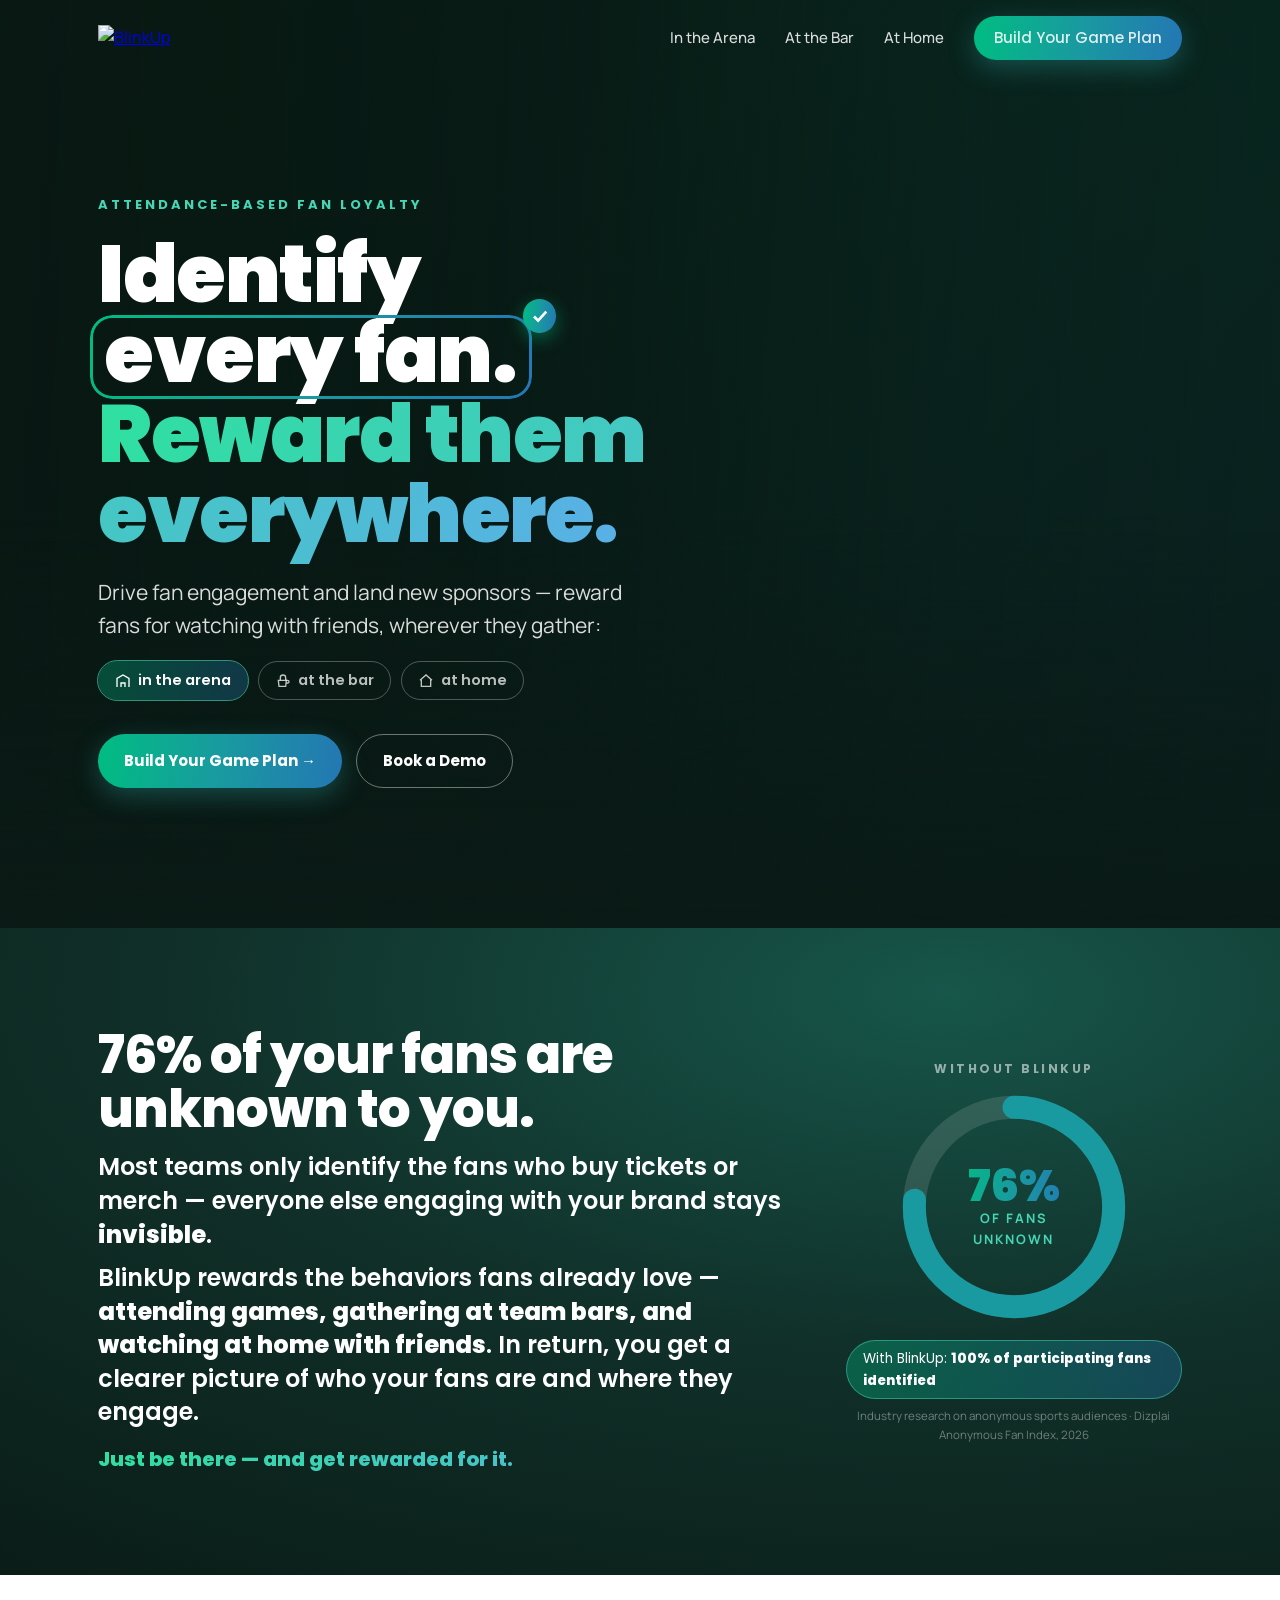
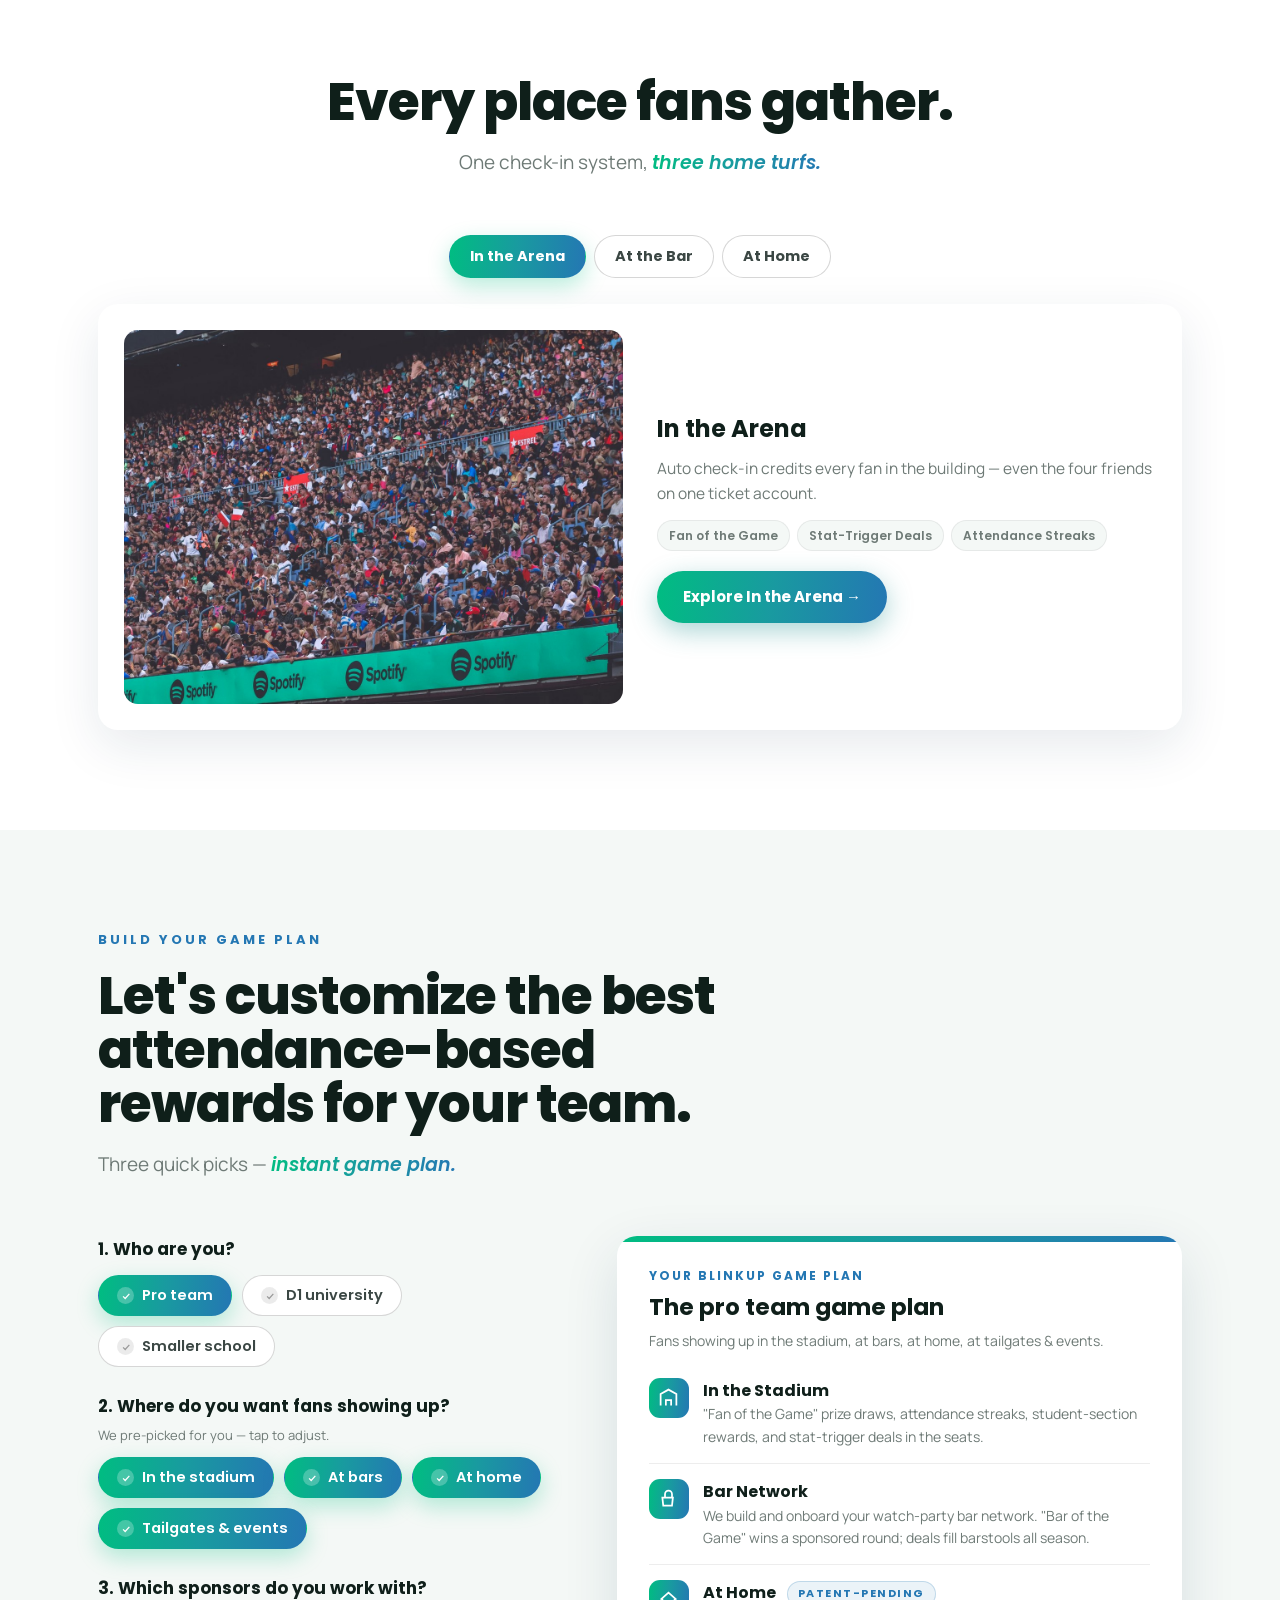
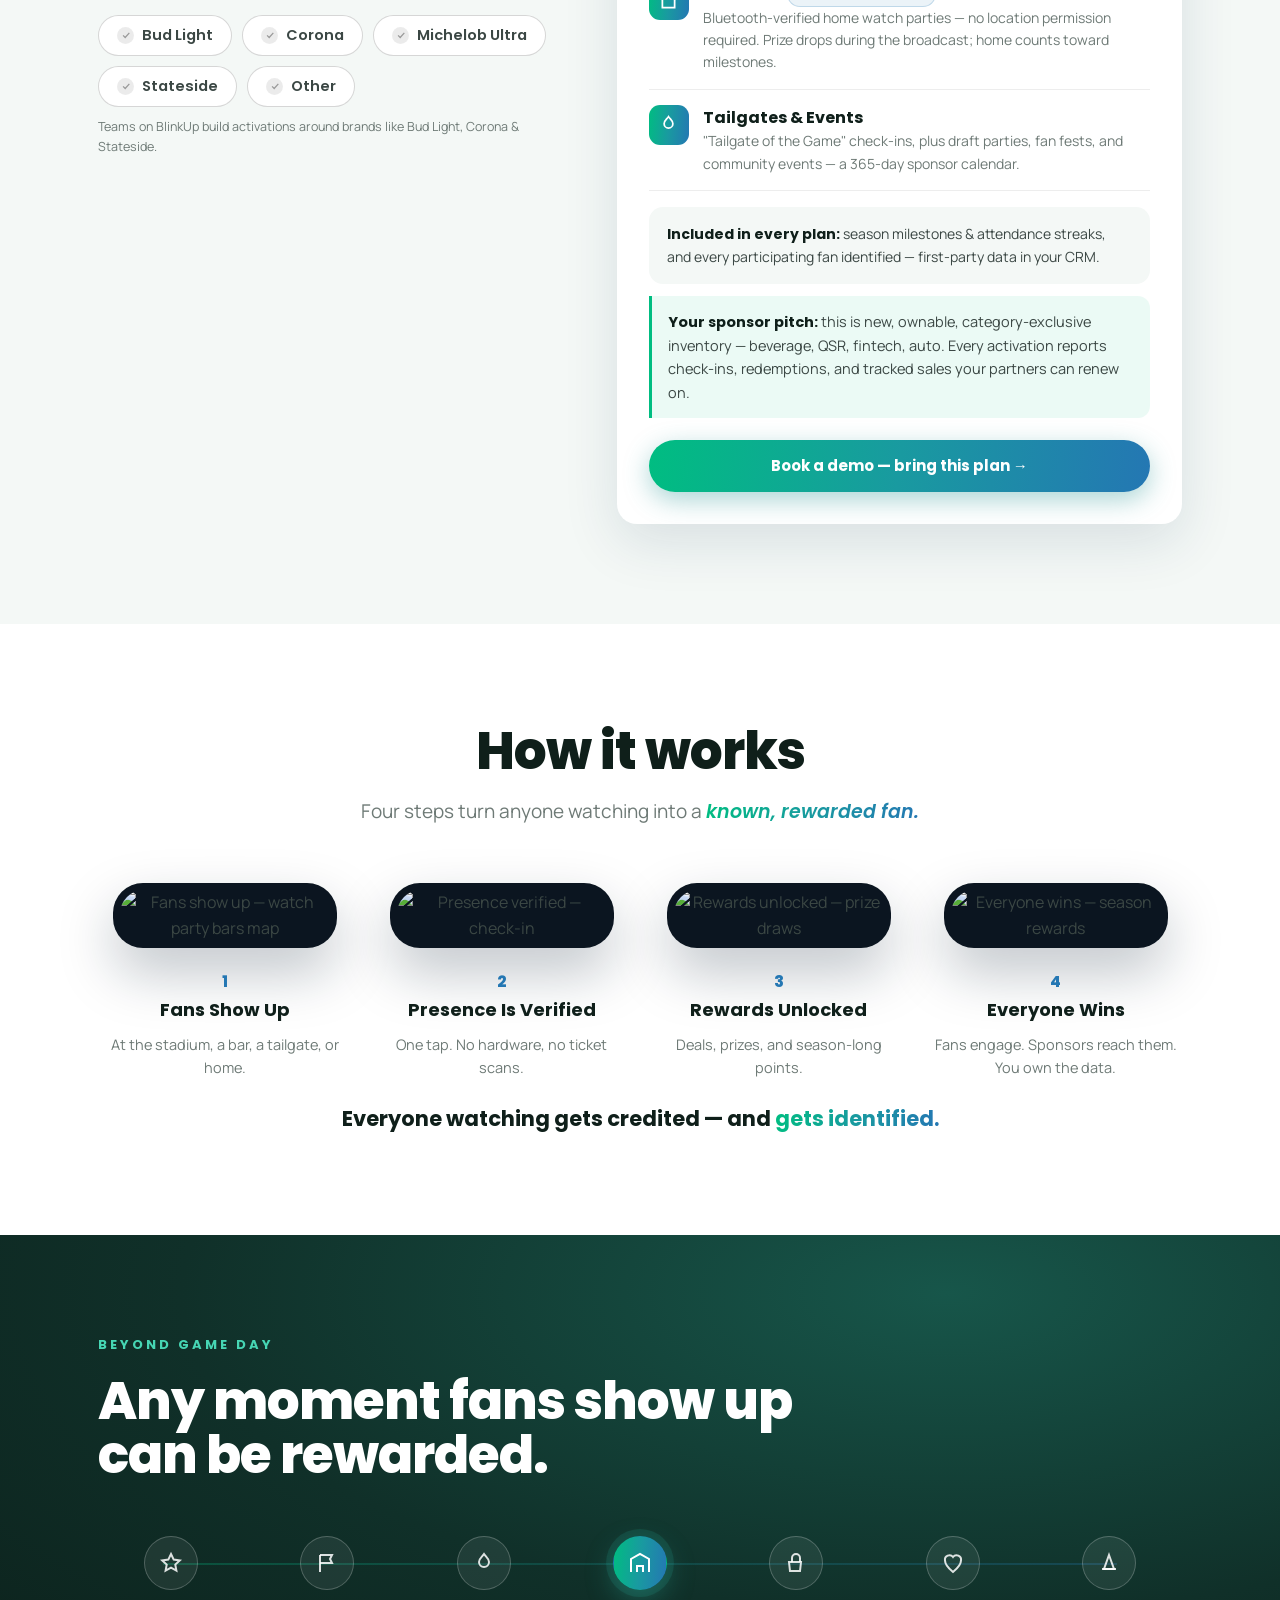
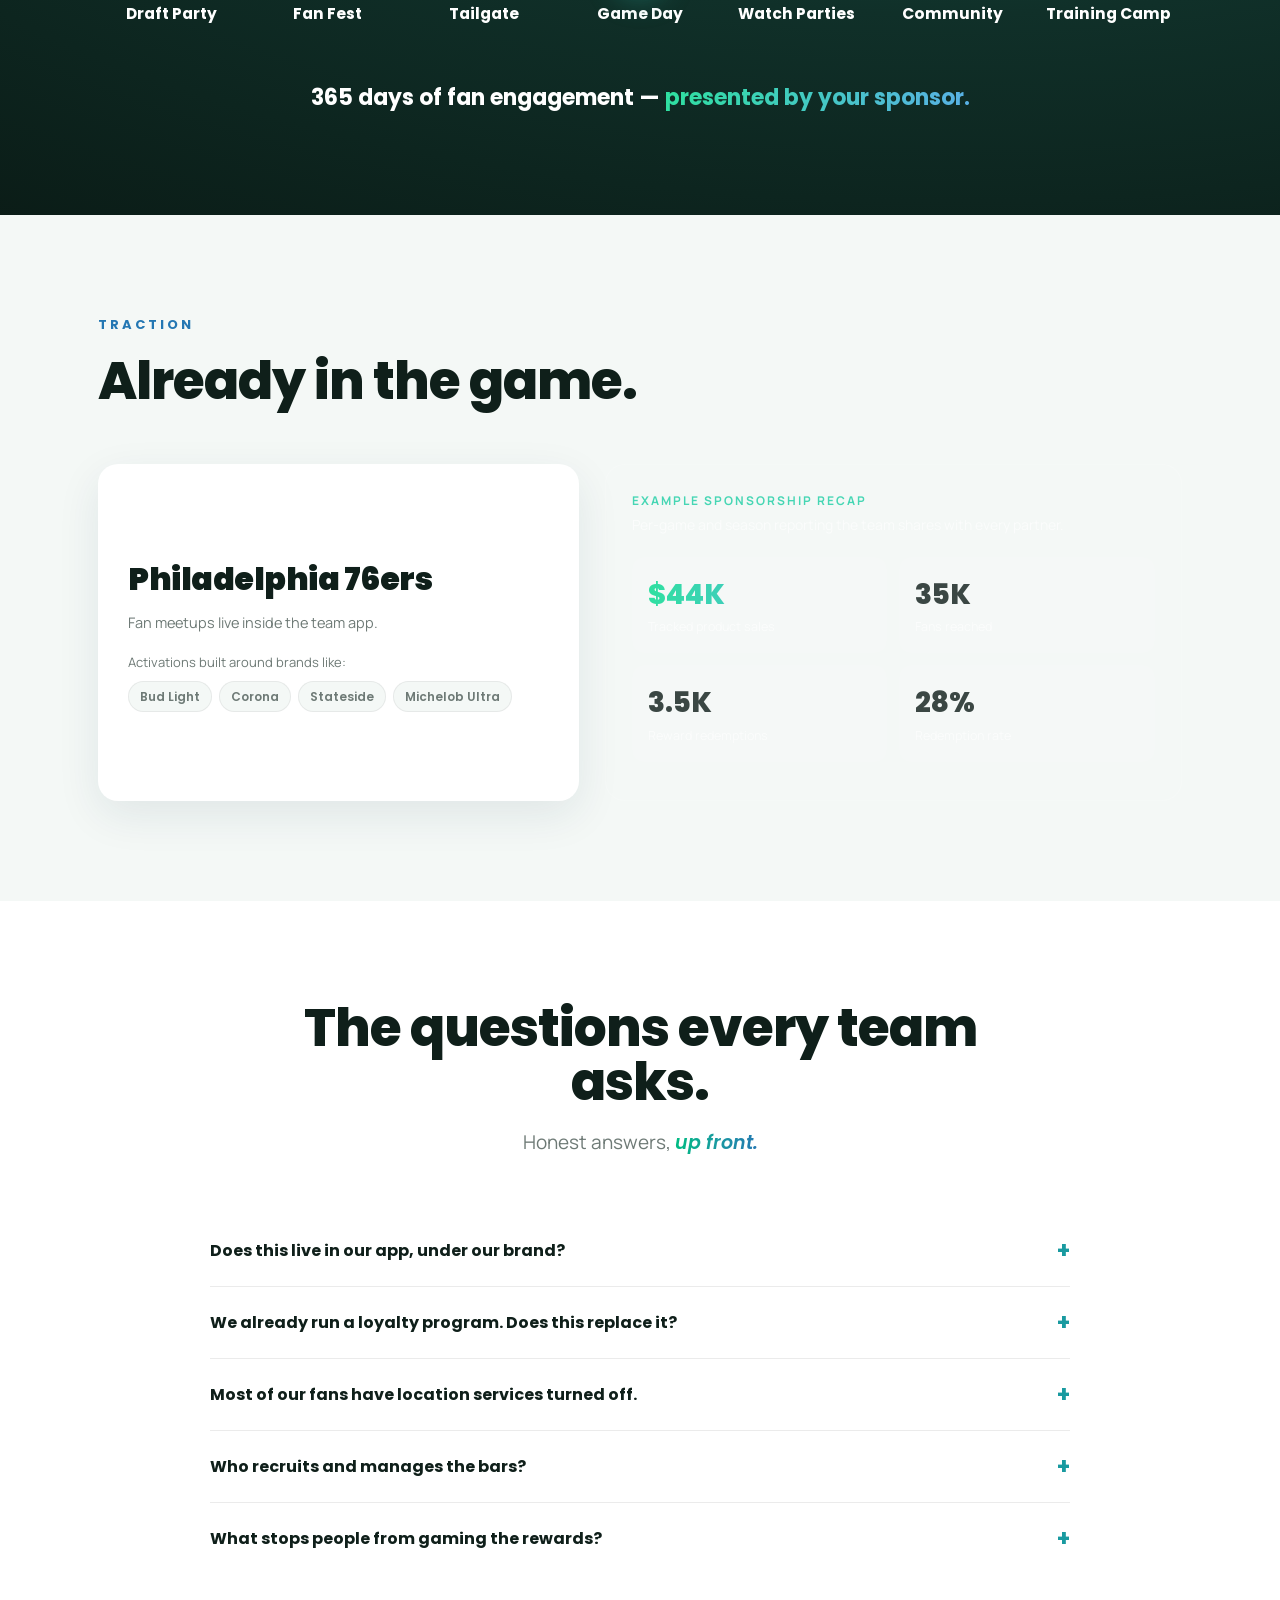
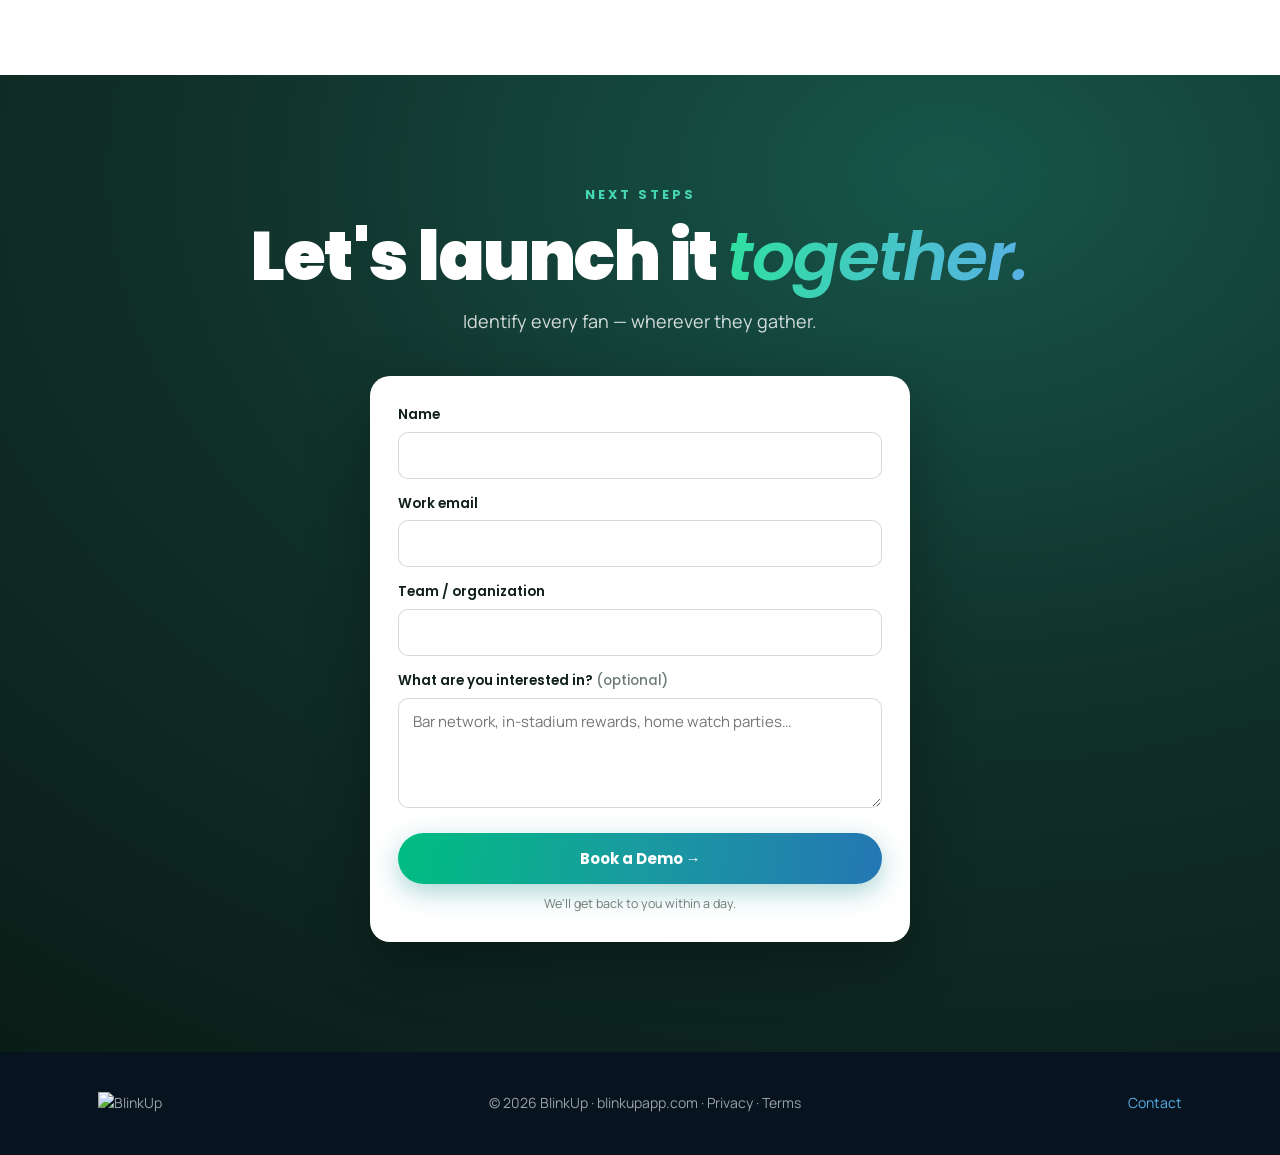
==== commit 7d6ee3af: "Restore original 'identify every fan' language (keep 76% reframe, form, rotation timing) Co-Authored" ====
--- a/index.html
+++ b/index.html
@@ -3,7 +3,7 @@
 <head>
 <meta charset="UTF-8" />
 <meta name="viewport" content="width=device-width, initial-scale=1.0" />
-<title>BlinkUp — Know Your Fans. Reward Them Everywhere.</title>
+<title>BlinkUp — Identify Every Fan. Reward Them Everywhere.</title>
 <meta name="description" content="BlinkUp gives fans a reason to identify themselves — rewards for showing up at the stadium, at official bars, and at home. First-party fan data and new sponsorship inventory for sports teams." />
 <link rel="preconnect" href="https://fonts.googleapis.com">
 <link rel="preconnect" href="https://fonts.gstatic.com" crossorigin>
@@ -31,7 +31,7 @@
   <div class="wrap">
     <div class="hero-copy">
       <div class="eyebrow light">Attendance-Based Fan Loyalty</div>
-      <h1 id="heroH1">Know <span class="cap" id="heroCap">your fans.<span class="tickbadge" aria-hidden="true"><svg viewBox="0 0 24 24"><path d="M5 13l5 5L20 7"/></svg></span></span><br><span class="g">Reward them everywhere.</span></h1>
+      <h1 id="heroH1">Identify <span class="cap" id="heroCap">every fan.<span class="tickbadge" aria-hidden="true"><svg viewBox="0 0 24 24"><path d="M5 13l5 5L20 7"/></svg></span></span><br><span class="g">Reward them everywhere.</span></h1>
       <p class="sub" style="margin-bottom:0;">Drive fan engagement and land new sponsors — reward fans for watching with friends, wherever they gather:</p>
       <div class="place-chips">
         <a class="place-chip" href="arena/"><svg class="picon" viewBox="0 0 24 24"><path d="M3 21V8l9-5 9 5v13"/><path d="M9 21v-6h6v6"/></svg>in the arena</a>
@@ -52,7 +52,7 @@
       <h2 style="margin-bottom:14px;">76% of your fans are unknown to you.</h2>
       <p class="manifesto-line">Most teams only identify the fans who buy tickets or merch — everyone else engaging with your brand stays <b>invisible</b>.</p>
       <p class="manifesto-line" style="margin-top:10px;">BlinkUp rewards the behaviors fans already love — <b>attending games, gathering at team bars, and watching at home with friends</b>. In return, you get a clearer picture of who your fans are and where they engage.</p>
-      <p class="why-kicker">Voluntary check-ins. First-party data. Zero friction.</p>
+      <p class="why-kicker">Just be there — and get rewarded for it.</p>
     </div>
     <div class="reveal">
       <div class="donut-cap">Without BlinkUp</div>
@@ -63,7 +63,7 @@
         </svg>
         <div class="donut-label"><div class="p grad-text" data-count="76" data-suffix="%">0%</div><div class="s">of fans unknown</div></div>
       </div>
-      <div class="with-pill">With BlinkUp: <b>participating fans become known fans</b></div>
+      <div class="with-pill">With BlinkUp: <b>100% of participating fans identified</b></div>
       <div class="donut-src">Industry research on anonymous sports audiences · Dizplai Anonymous Fan Index, 2026</div>
     </div>
   </div>
@@ -85,7 +85,7 @@
         <img src="assets/art/card-arena.jpg" alt="A packed arena crowd on game night" loading="lazy" />
         <div>
           <h3>In the Arena</h3>
-          <p>Fans check in for rewards — even the four friends who came in on one ticket account.</p>
+          <p>Auto check-in credits every fan in the building — even the four friends on one ticket account.</p>
           <div class="cat-tags"><span class="cat-tag">Fan of the Game</span><span class="cat-tag">Stat-Trigger Deals</span><span class="cat-tag">Attendance Streaks</span></div>
           <a class="btn btn-primary" href="arena/">Explore In the Arena →</a>
         </div>
@@ -150,7 +150,7 @@
         <h3 id="planTitle"></h3>
         <p class="psub" id="planSub"></p>
         <div id="planItems"></div>
-        <div class="plan-always"><b>Included in every plan:</b> season milestones &amp; attendance streaks — and participating fans become known fans, first-party data in your CRM.</div>
+        <div class="plan-always"><b>Included in every plan:</b> season milestones &amp; attendance streaks, and every participating fan identified — first-party data in your CRM.</div>
         <div class="plan-pitch" id="planPitch"></div>
         <a class="btn btn-primary plan-cta" id="planCta" href="#demo">Book a demo — bring this plan →</a>
       </div>
@@ -162,15 +162,15 @@
   <div class="wrap">
     <div class="sec-head center reveal">
       <h2>How it works</h2>
-      <p class="lead">Four steps turn showing up into <span class="serif-i grad-text">first-party fan relationships.</span></p>
+      <p class="lead">Four steps turn anyone watching into a <span class="serif-i grad-text">known, rewarded fan.</span></p>
     </div>
     <div class="steps">
       <div class="step reveal"><div class="phone"><img src="assets/shots/step1.png" alt="Fans show up — watch party bars map" loading="lazy" /></div><div class="step-n">1</div><h3>Fans Show Up</h3><p>At the stadium, a bar, a tailgate, or home.</p></div>
-      <div class="step reveal"><div class="phone"><img src="assets/shots/step2.png" alt="Presence verified — check-in" loading="lazy" /></div><div class="step-n">2</div><h3>Fans Check In</h3><p>One tap in your app — voluntary, no hardware, no ticket scans.</p></div>
+      <div class="step reveal"><div class="phone"><img src="assets/shots/step2.png" alt="Presence verified — check-in" loading="lazy" /></div><div class="step-n">2</div><h3>Presence Is Verified</h3><p>One tap. No hardware, no ticket scans.</p></div>
       <div class="step reveal"><div class="phone"><img src="assets/shots/step3.png" alt="Rewards unlocked — prize draws" loading="lazy" /></div><div class="step-n">3</div><h3>Rewards Unlocked</h3><p>Deals, prizes, and season-long points.</p></div>
       <div class="step reveal"><div class="phone"><img src="assets/shots/step4.png" alt="Everyone wins — season rewards" loading="lazy" /></div><div class="step-n">4</div><h3>Everyone Wins</h3><p>Fans engage. Sponsors reach them. You own the data.</p></div>
     </div>
-    <p class="how-foot reveal">Every fan who checks in gets credited — and <span class="grad-text">becomes a known fan.</span></p>
+    <p class="how-foot reveal">Everyone watching gets credited — and <span class="grad-text">gets identified.</span></p>
   </div>
 </section>
 
@@ -229,11 +229,10 @@
     </div>
     <div class="qa-list reveal">
       <details class="qa"><summary>Does this live in our app, under our brand?</summary><p>Yes. BlinkUp drops into <b>your</b> app and website — fans see your feature name and your sponsors, never ours. We set up locations, offers, and partners; you're <b>live in weeks</b>, with ongoing support and reporting.</p></details>
-      <details class="qa"><summary>How do fans get "identified"?</summary><p>They identify themselves. Fans opt in through <b>your app</b> — using their team account — and check in with a tap when they want the rewards. Everything is <b>voluntary and consent-based</b>: first-party data fans choose to share, never hidden tracking.</p></details>
       <details class="qa"><summary>We already run a loyalty program. Does this replace it?</summary><p>No — it feeds it. Check-ins flow into the rewards platform you already run as points, milestones, and streaks. <b>Attendance becomes a new earning behavior</b>, layered onto what you have. No rip-and-replace.</p></details>
       <details class="qa"><summary>Most of our fans have location services turned off.</summary><p>Arena and bar check-ins use a simple geofence tap-in. Home watch parties verify over <b>Bluetooth — no location permission required</b> (patent-pending).</p></details>
       <details class="qa"><summary>Who recruits and manages the bars?</summary><p><b>We do.</b> BlinkUp builds and onboards your watch-party bar network for you — outreach, deal setup, and game-day support. Bars join free and set their own deals.</p></details>
-      <details class="qa"><summary>What stops people from gaming the rewards?</summary><p>Verified presence plus <b>one-time redemption links</b>. Every deal and prize is claimed once, tied to one fan's account.</p></details>
+      <details class="qa"><summary>What stops people from gaming the rewards?</summary><p>Verified presence plus <b>one-time redemption links</b>. Every deal and prize is claimed once, tied to an identified fan.</p></details>
     </div>
   </div>
 </section>
@@ -242,7 +241,7 @@
   <div class="wrap">
     <div class="eyebrow light reveal" style="text-align:center;">Next Steps</div>
     <h2 class="reveal">Let's launch it <span class="serif-i">together.</span></h2>
-    <p class="lead reveal">Know your fans — wherever they gather.</p>
+    <p class="lead reveal">Identify every fan — wherever they gather.</p>
     <form class="demo-form reveal" id="demoForm" action="https://formsubmit.co/willbott@blinkupapp.com" method="POST">
       <input type="hidden" name="_subject" value="BlinkUp demo request" />
       <input type="hidden" name="_template" value="table" />
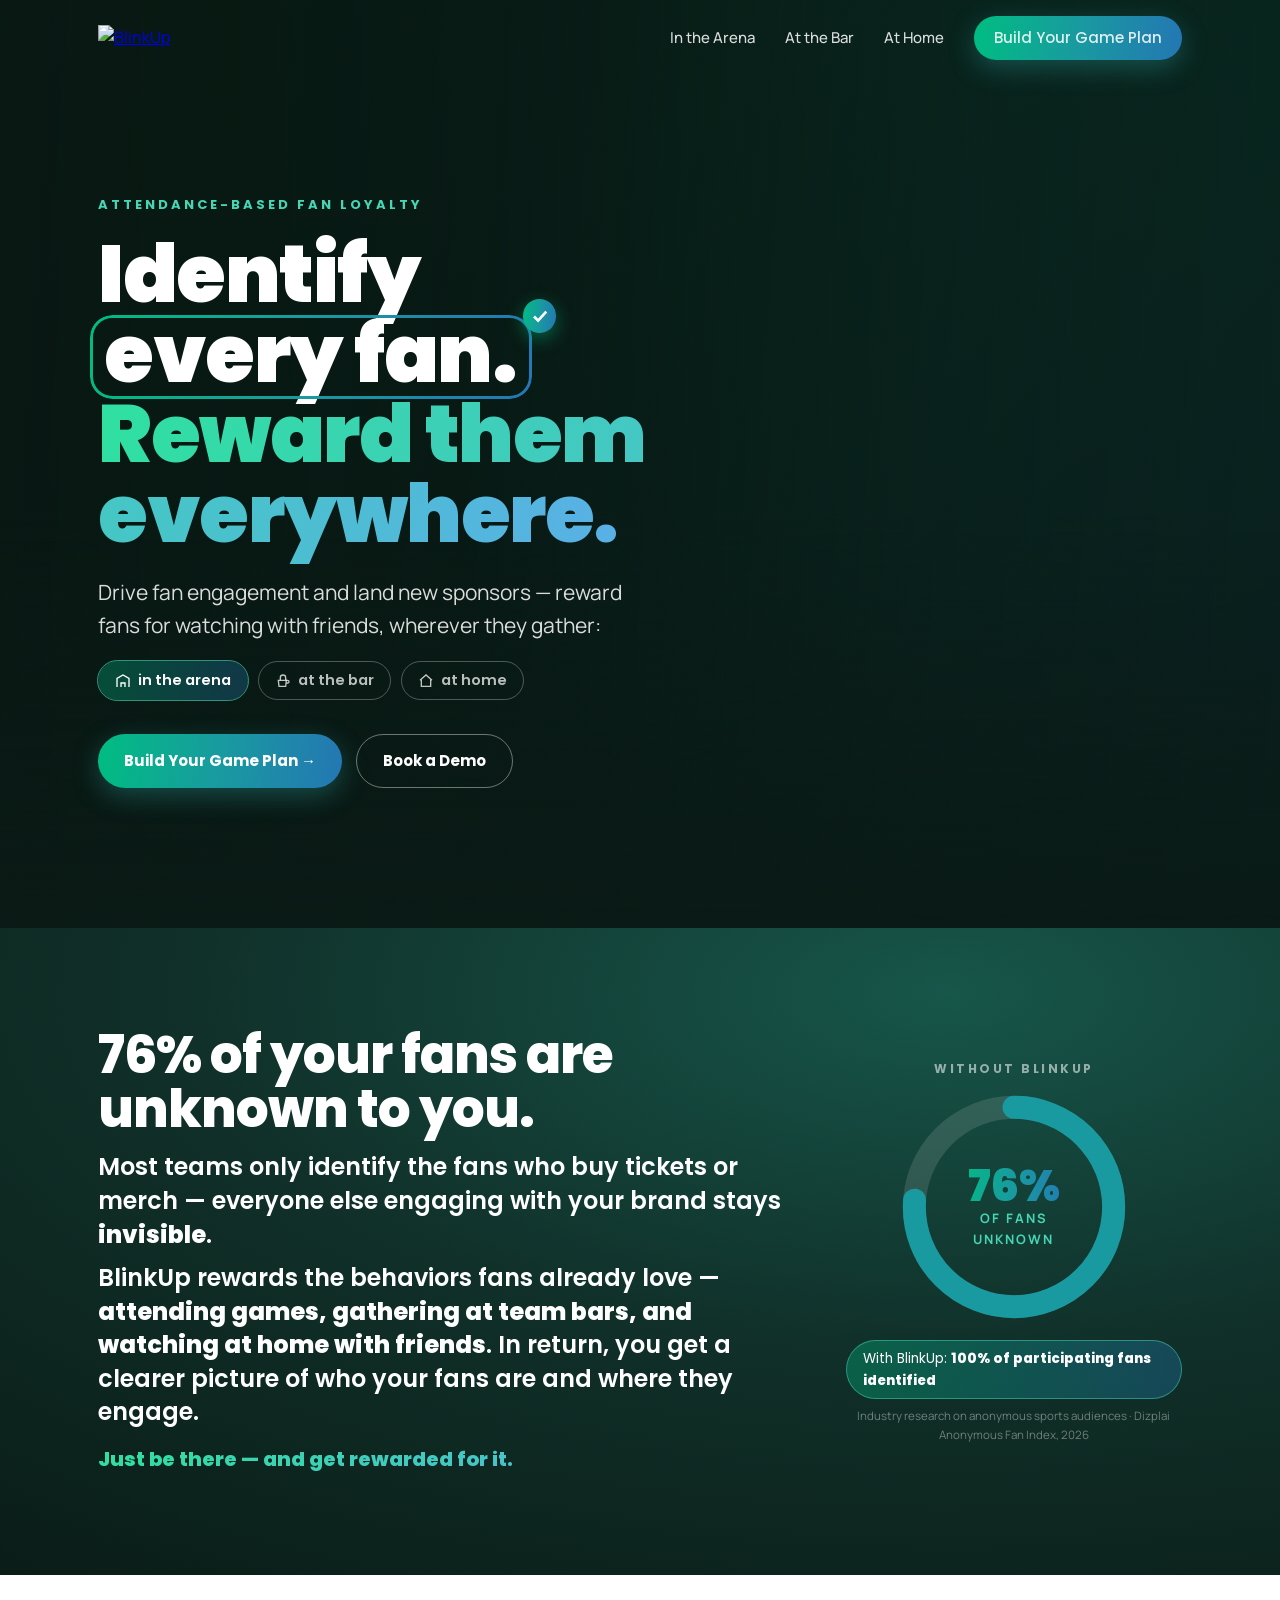
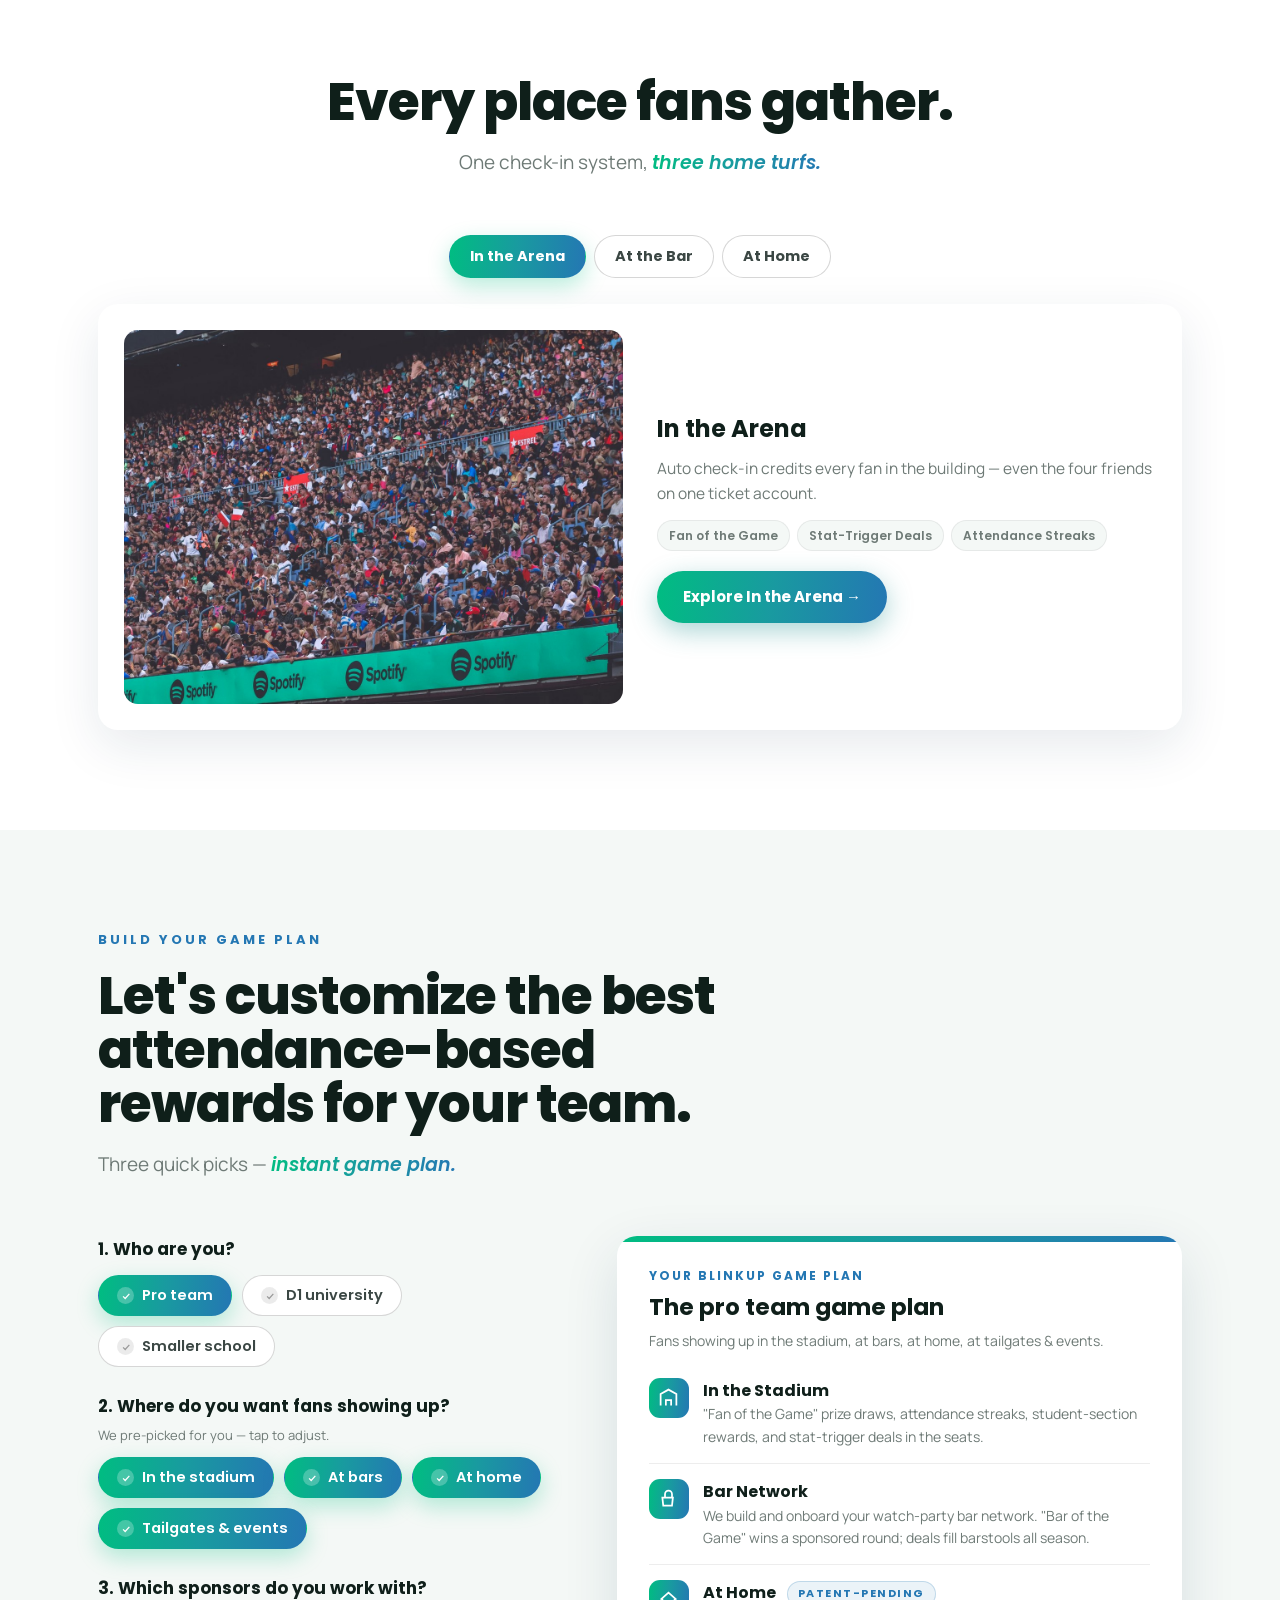
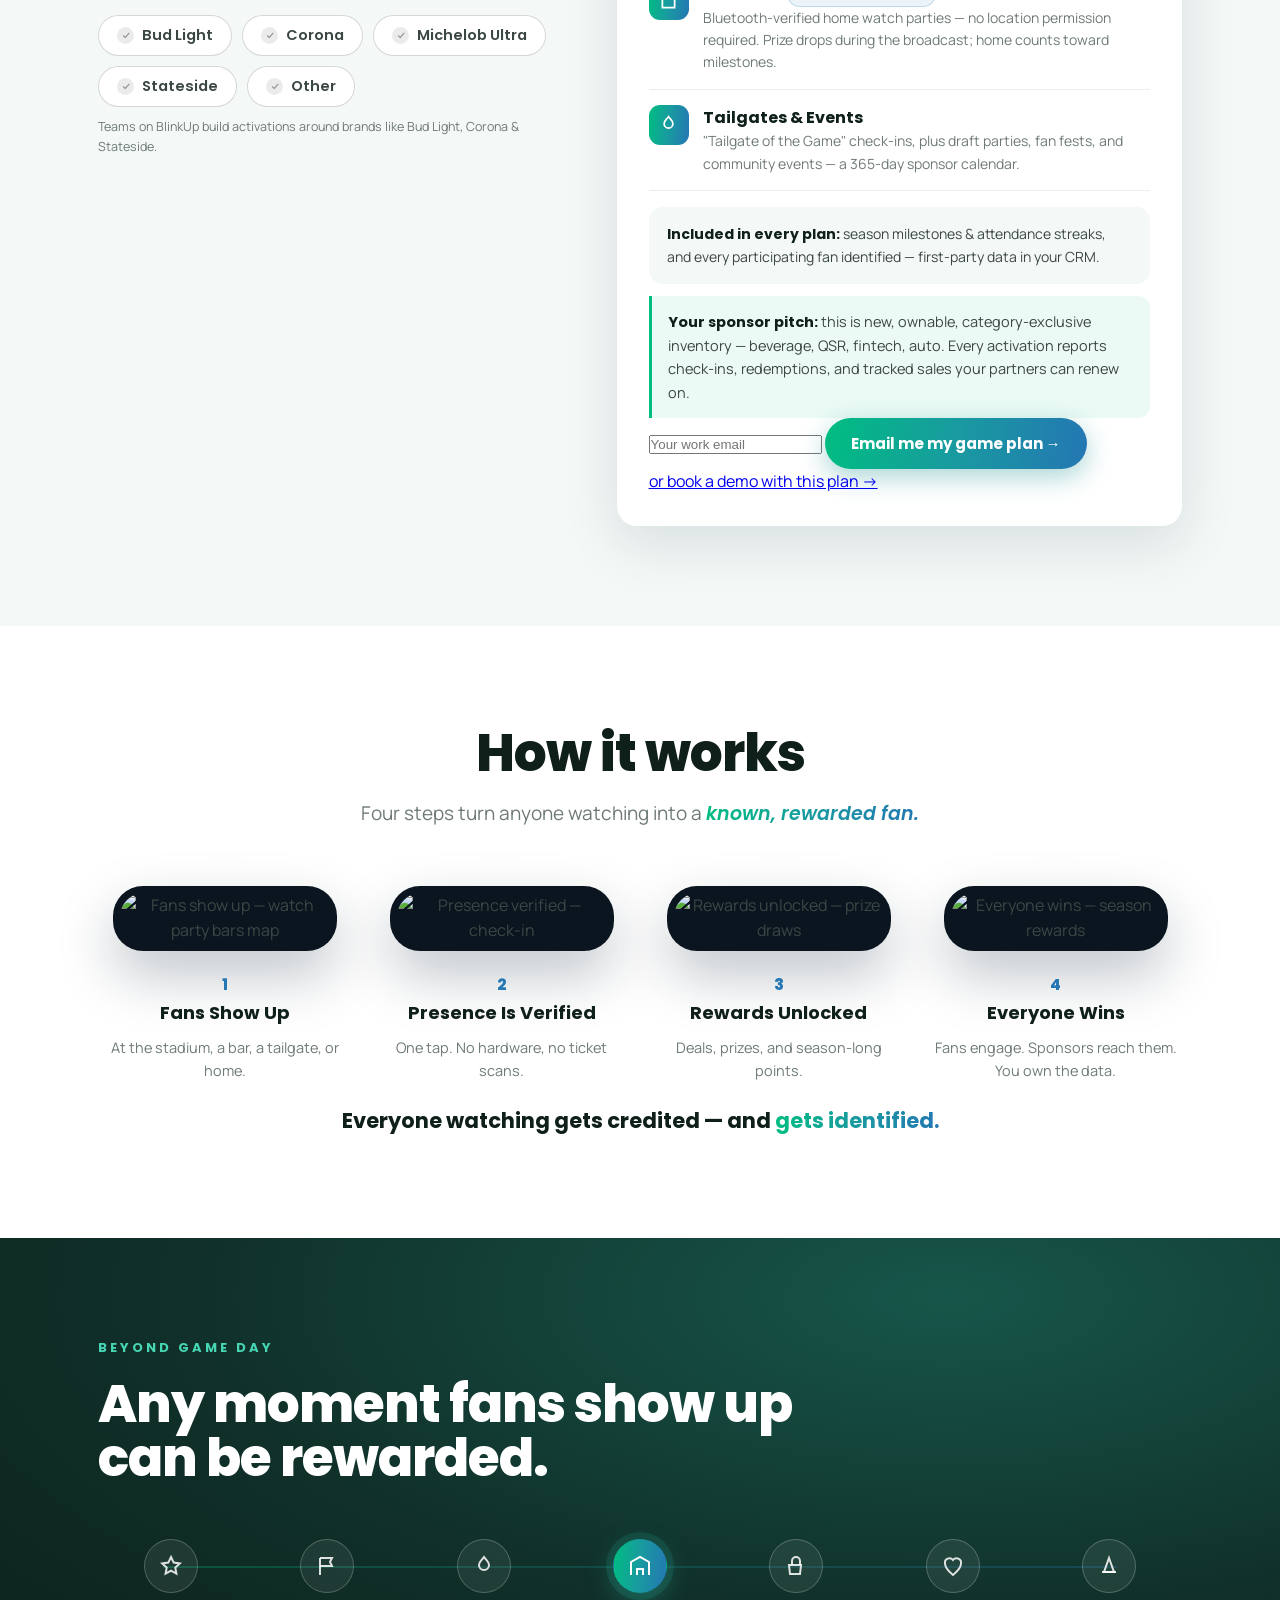
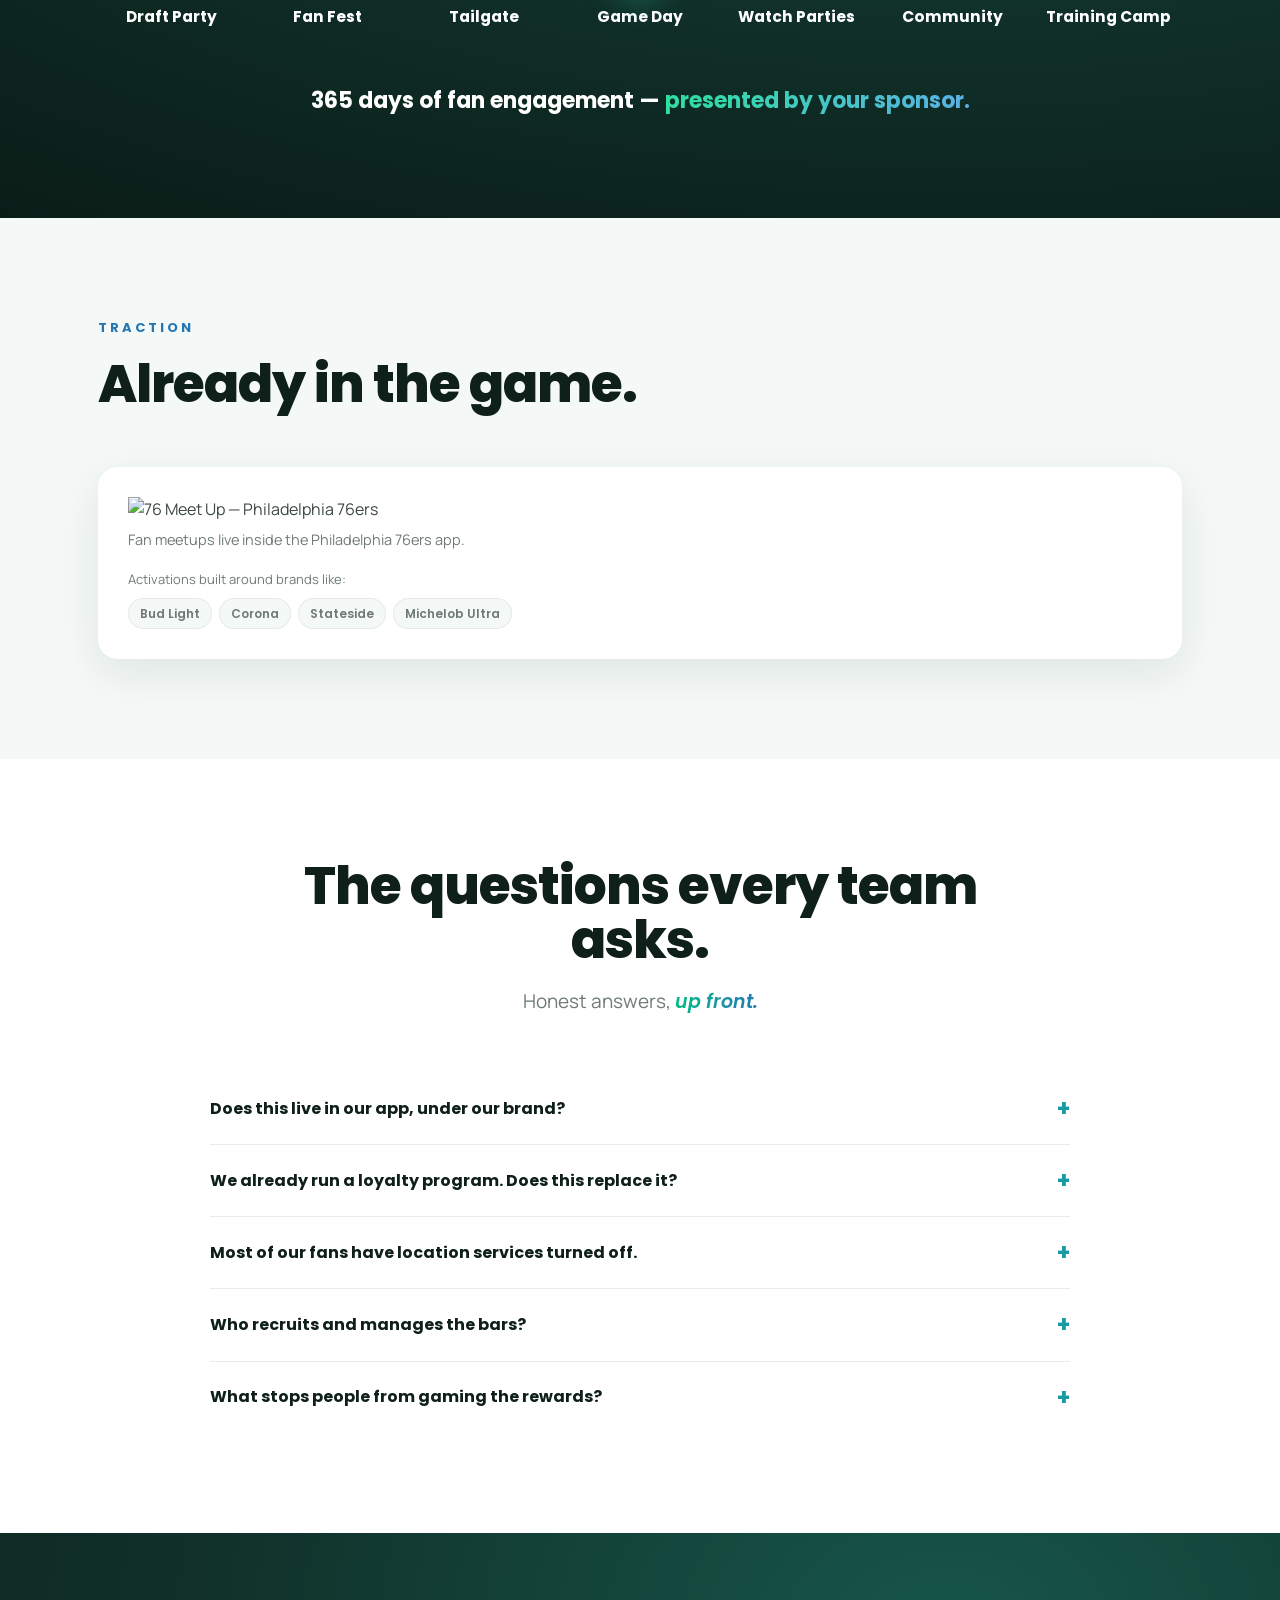
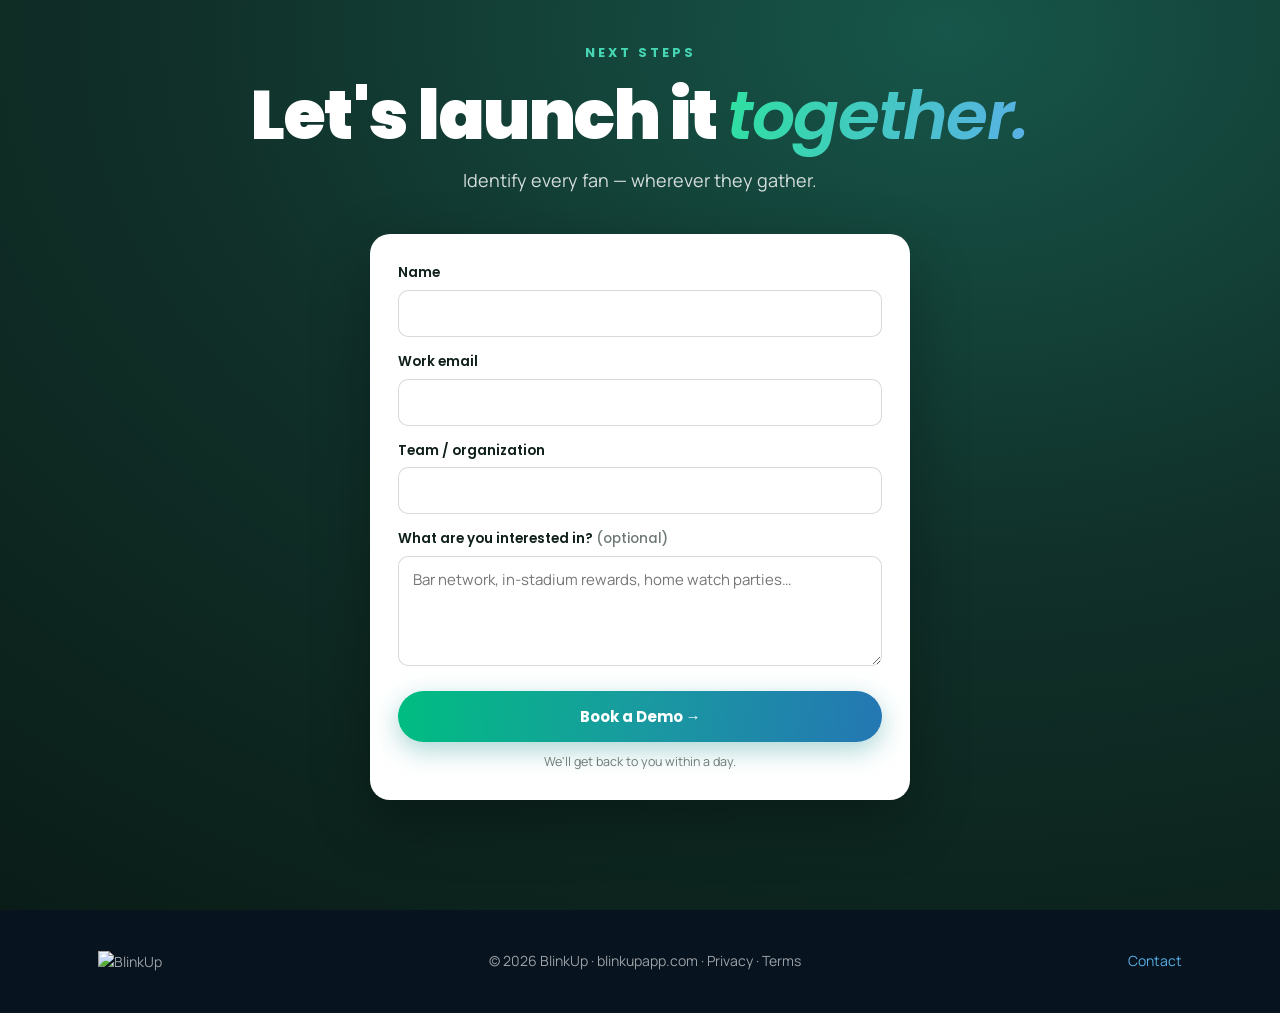
==== commit 9c4f5a46: "SEO: OG/Twitter share tags, canonical URLs, favicons, JSON-LD org schema, sitemap.xml Co-Authored-By" ====
--- a/index.html
+++ b/index.html
@@ -1,6 +1,14 @@
 <!DOCTYPE html>
 <html lang="en">
 <head>
+<!-- Google tag (gtag.js) -->
+<script async src="https://www.googletagmanager.com/gtag/js?id=G-GMW1W7SN1R"></script>
+<script>
+  window.dataLayer = window.dataLayer || [];
+  function gtag(){dataLayer.push(arguments);}
+  gtag('js', new Date());
+  gtag('config', 'G-GMW1W7SN1R');
+</script>
 <meta charset="UTF-8" />
 <meta name="viewport" content="width=device-width, initial-scale=1.0" />
 <title>BlinkUp — Identify Every Fan. Reward Them Everywhere.</title>
@@ -9,6 +17,25 @@
 <link rel="preconnect" href="https://fonts.gstatic.com" crossorigin>
 <link href="https://fonts.googleapis.com/css2?family=Poppins:ital,wght@0,500;0,600;0,700;0,800;0,900;1,500;1,600&family=Manrope:wght@400;500;600;700;800&display=swap" rel="stylesheet">
 <link rel="stylesheet" href="assets/site.css">
+<link rel="canonical" href="https://blinkupapp.com/" />
+<meta property="og:type" content="website" />
+<meta property="og:site_name" content="BlinkUp" />
+<meta property="og:title" content="BlinkUp — Identify Every Fan. Reward Them Everywhere." />
+<meta property="og:description" content="BlinkUp turns your team app into a sponsorship activation platform across every place fans gather — in the arena, at the bar, and at home. Attendance-based fan loyalty for sports teams and their sponsors." />
+<meta property="og:url" content="https://blinkupapp.com/" />
+<meta property="og:image" content="https://blinkupapp.com/assets/og-image.jpg" />
+<meta property="og:image:width" content="1200" />
+<meta property="og:image:height" content="630" />
+<meta name="twitter:card" content="summary_large_image" />
+<meta name="twitter:title" content="BlinkUp — Identify Every Fan. Reward Them Everywhere." />
+<meta name="twitter:description" content="BlinkUp turns your team app into a sponsorship activation platform across every place fans gather — in the arena, at the bar, and at home. Attendance-based fan loyalty for sports teams and their sponsors." />
+<meta name="twitter:image" content="https://blinkupapp.com/assets/og-image.jpg" />
+<link rel="icon" type="image/png" sizes="32x32" href="assets/favicon-32.png" />
+<link rel="icon" type="image/png" sizes="512x512" href="assets/favicon.png" />
+<link rel="apple-touch-icon" href="assets/apple-touch-icon.png" />
+<script type="application/ld+json">
+{"@context":"https://schema.org","@type":"Organization","name":"BlinkUp","url":"https://blinkupapp.com","logo":"https://blinkupapp.com/assets/favicon.png","description":"Attendance-based fan loyalty for sports teams — reward fans for showing up in the arena, at the bar, and at home, and turn fan presence into sponsorship inventory.","sameAs":[]}
+</script>
 </head>
 <body>
 
@@ -152,7 +179,12 @@
         <div id="planItems"></div>
         <div class="plan-always"><b>Included in every plan:</b> season milestones &amp; attendance streaks, and every participating fan identified — first-party data in your CRM.</div>
         <div class="plan-pitch" id="planPitch"></div>
-        <a class="btn btn-primary plan-cta" id="planCta" href="#demo">Book a demo — bring this plan →</a>
+        <form class="plan-email" id="planEmailForm">
+          <input type="email" id="planEmail" placeholder="Your work email" required aria-label="Work email" autocomplete="email" />
+          <button type="submit" class="btn btn-primary">Email me my game plan →</button>
+        </form>
+        <div class="plan-email-done" id="planEmailDone" style="display:none;"></div>
+        <a class="plan-demo-link" id="planCta" href="#demo">or book a demo with this plan →</a>
       </div>
     </div>
   </div>
@@ -199,23 +231,11 @@
       <div class="eyebrow">Traction</div>
       <h2>Already in the game.</h2>
     </div>
-    <div class="proof-row">
-      <div class="partner-card reveal">
-        <div class="pname">Philadelphia 76ers</div>
-        <div class="pdesc">Fan meetups live inside the team app.</div>
-        <div class="brands">Activations built around brands like:
-          <div class="brand-chips"><span class="cat-tag">Bud Light</span><span class="cat-tag">Corona</span><span class="cat-tag">Stateside</span><span class="cat-tag">Michelob Ultra</span></div>
-        </div>
-      </div>
-      <div class="recap reveal">
-        <div class="rlabel">Example Sponsorship Recap</div>
-        <div class="rsub">Per-game and season reporting the team shares with every partner.</div>
-        <div class="recap-stats">
-          <div class="rstat"><div class="n g" data-count="48" data-prefix="$" data-suffix="K">$0K</div><div class="l">Tracked product sales</div></div>
-          <div class="rstat"><div class="n" data-count="38" data-suffix="K">0K</div><div class="l">Fans reached</div></div>
-          <div class="rstat"><div class="n" data-count="4.1" data-suffix="K">0K</div><div class="l">Reward redemptions</div></div>
-          <div class="rstat"><div class="n" data-count="33" data-suffix="%">0%</div><div class="l">Redemption rate</div></div>
-        </div>
+    <div class="partner-card reveal">
+      <img class="partner-logo" src="assets/sixers-meetup-logo.png" alt="76 Meet Up — Philadelphia 76ers" loading="lazy" />
+      <div class="pdesc">Fan meetups live inside the Philadelphia 76ers app.</div>
+      <div class="brands">Activations built around brands like:
+        <div class="brand-chips"><span class="cat-tag">Bud Light</span><span class="cat-tag">Corona</span><span class="cat-tag">Stateside</span><span class="cat-tag">Michelob Ultra</span></div>
       </div>
     </div>
   </div>
@@ -260,7 +280,7 @@
       <div class="form-note">We'll get back to you within a day.</div>
     </form>
     <div class="demo-thanks reveal" id="demoThanks" style="display:none;">
-      <h3>Request received. 🏟️</h3>
+      <h3>Request received.</h3>
       <p>We'll be in touch within a day to set up your demo.</p>
     </div>
   </div>
@@ -282,6 +302,13 @@
     t.style.display = 'block';
     t.classList.add('in');
   }
+
+  // GA4 custom events — turn traffic into intent signals.
+  function track(name, params) { if (window.gtag) gtag('event', name, params || {}); }
+  document.querySelectorAll('a[href="#demo"]').forEach(a => a.addEventListener('click', () => track('demo_cta_click')));
+  document.querySelectorAll('a[href="#planner"]').forEach(a => a.addEventListener('click', () => track('planner_cta_click')));
+  const demoFormEl = document.getElementById('demoForm');
+  if (demoFormEl) demoFormEl.addEventListener('submit', () => track('demo_submitted'));
 
   const nav = document.getElementById('nav');
   const onScroll = () => nav.classList.toggle('scrolled', window.scrollY > 40);
@@ -440,6 +467,32 @@
     cta.addEventListener('click', () => {
       const msg = document.getElementById('dfMsg');
       if (msg && state.summary) msg.value = state.summary;
+      if (window.gtag) gtag('event', 'planner_book_demo', { org: state.org });
+    });
+
+    // "Email me my game plan" — captures the lead + their built plan.
+    const emailForm = document.getElementById('planEmailForm');
+    emailForm.addEventListener('submit', async (e) => {
+      e.preventDefault();
+      const email = document.getElementById('planEmail').value;
+      const btn = emailForm.querySelector('button');
+      const done = document.getElementById('planEmailDone');
+      btn.disabled = true; btn.textContent = 'Sending…';
+      if (window.gtag) gtag('event', 'plan_emailed', { org: state.org });
+      try {
+        await fetch('https://formsubmit.co/ajax/willbott@blinkupapp.com', {
+          method: 'POST',
+          headers: { 'Content-Type': 'application/json', 'Accept': 'application/json' },
+          body: JSON.stringify({
+            _subject: 'BlinkUp game plan request',
+            email: email,
+            game_plan: state.summary || '(no selections)'
+          })
+        });
+      } catch (err) { /* still confirm — submission is queued */ }
+      emailForm.style.display = 'none';
+      done.textContent = "Got it — we'll send your game plan and follow up shortly.";
+      done.style.display = 'block';
     });
     document.querySelectorAll('#qOrg .plan-chip').forEach(b => b.addEventListener('click', () => {
       state.org = b.dataset.o;
